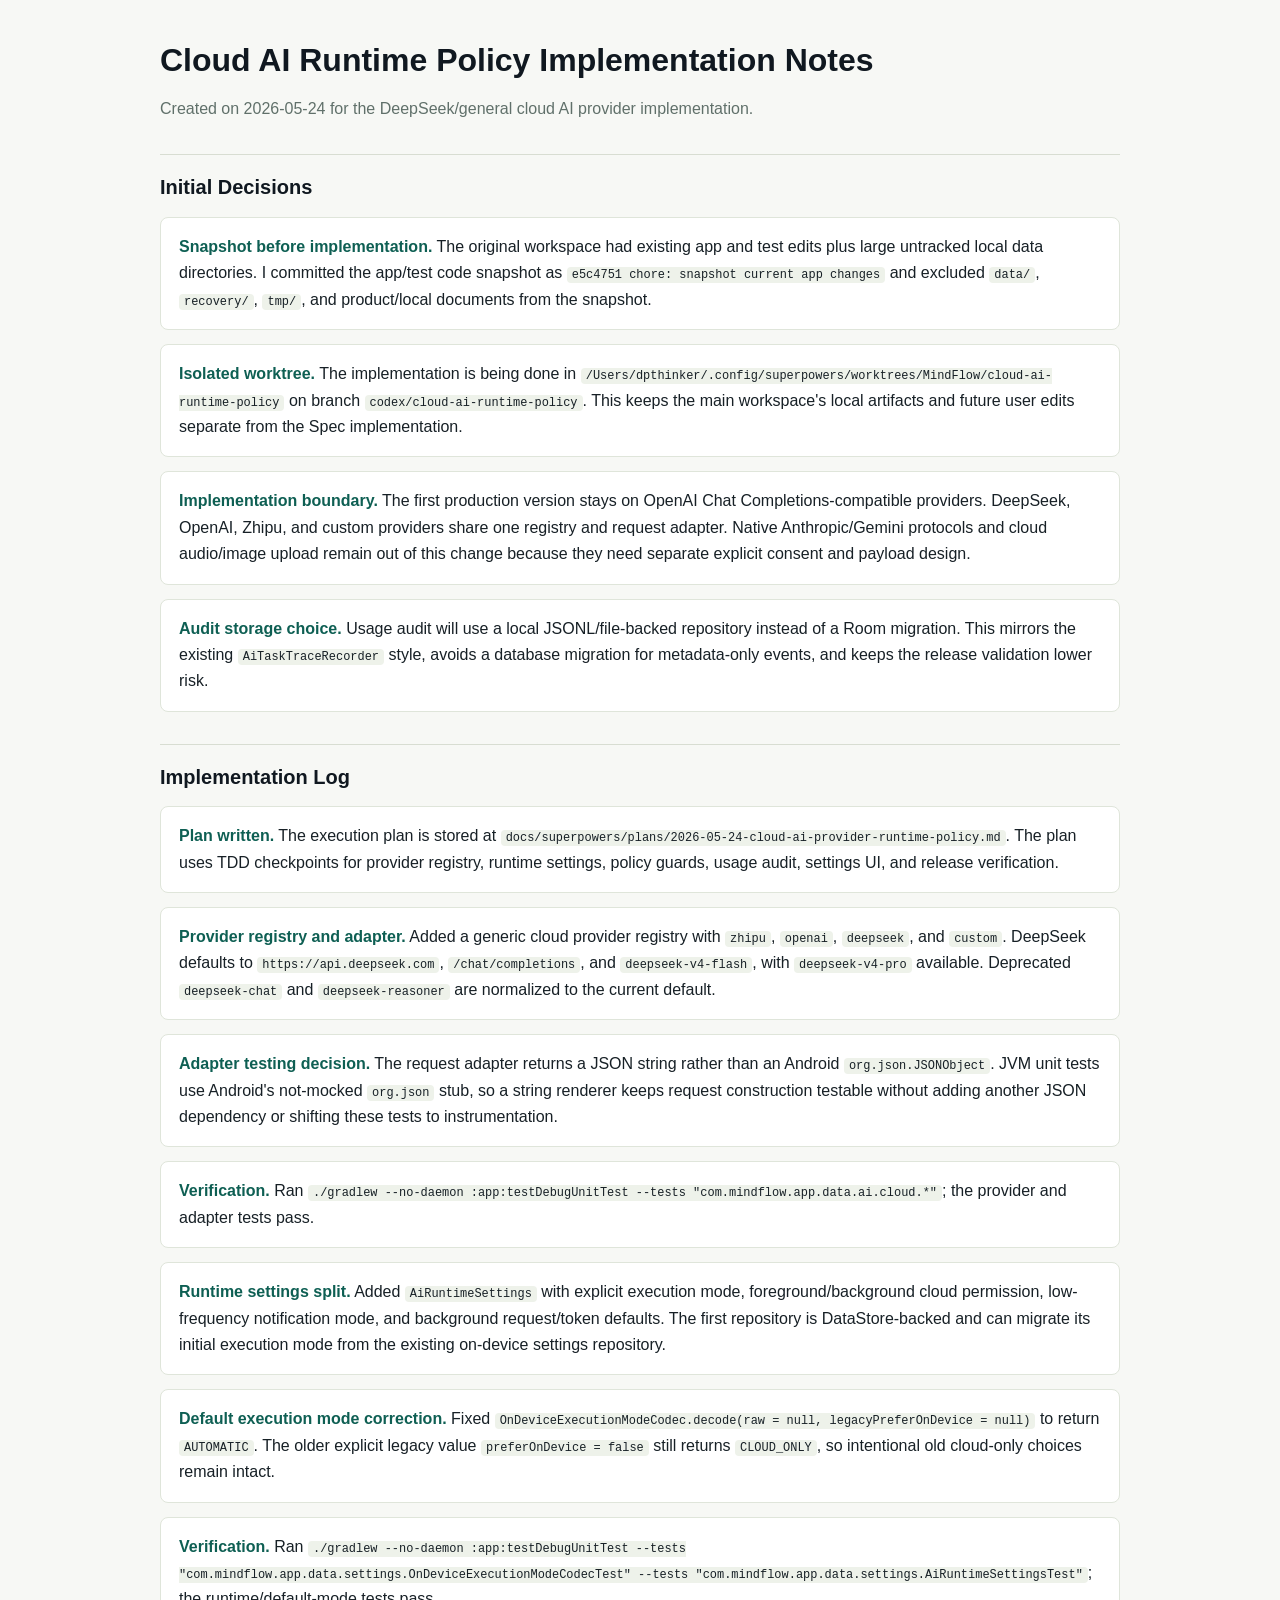
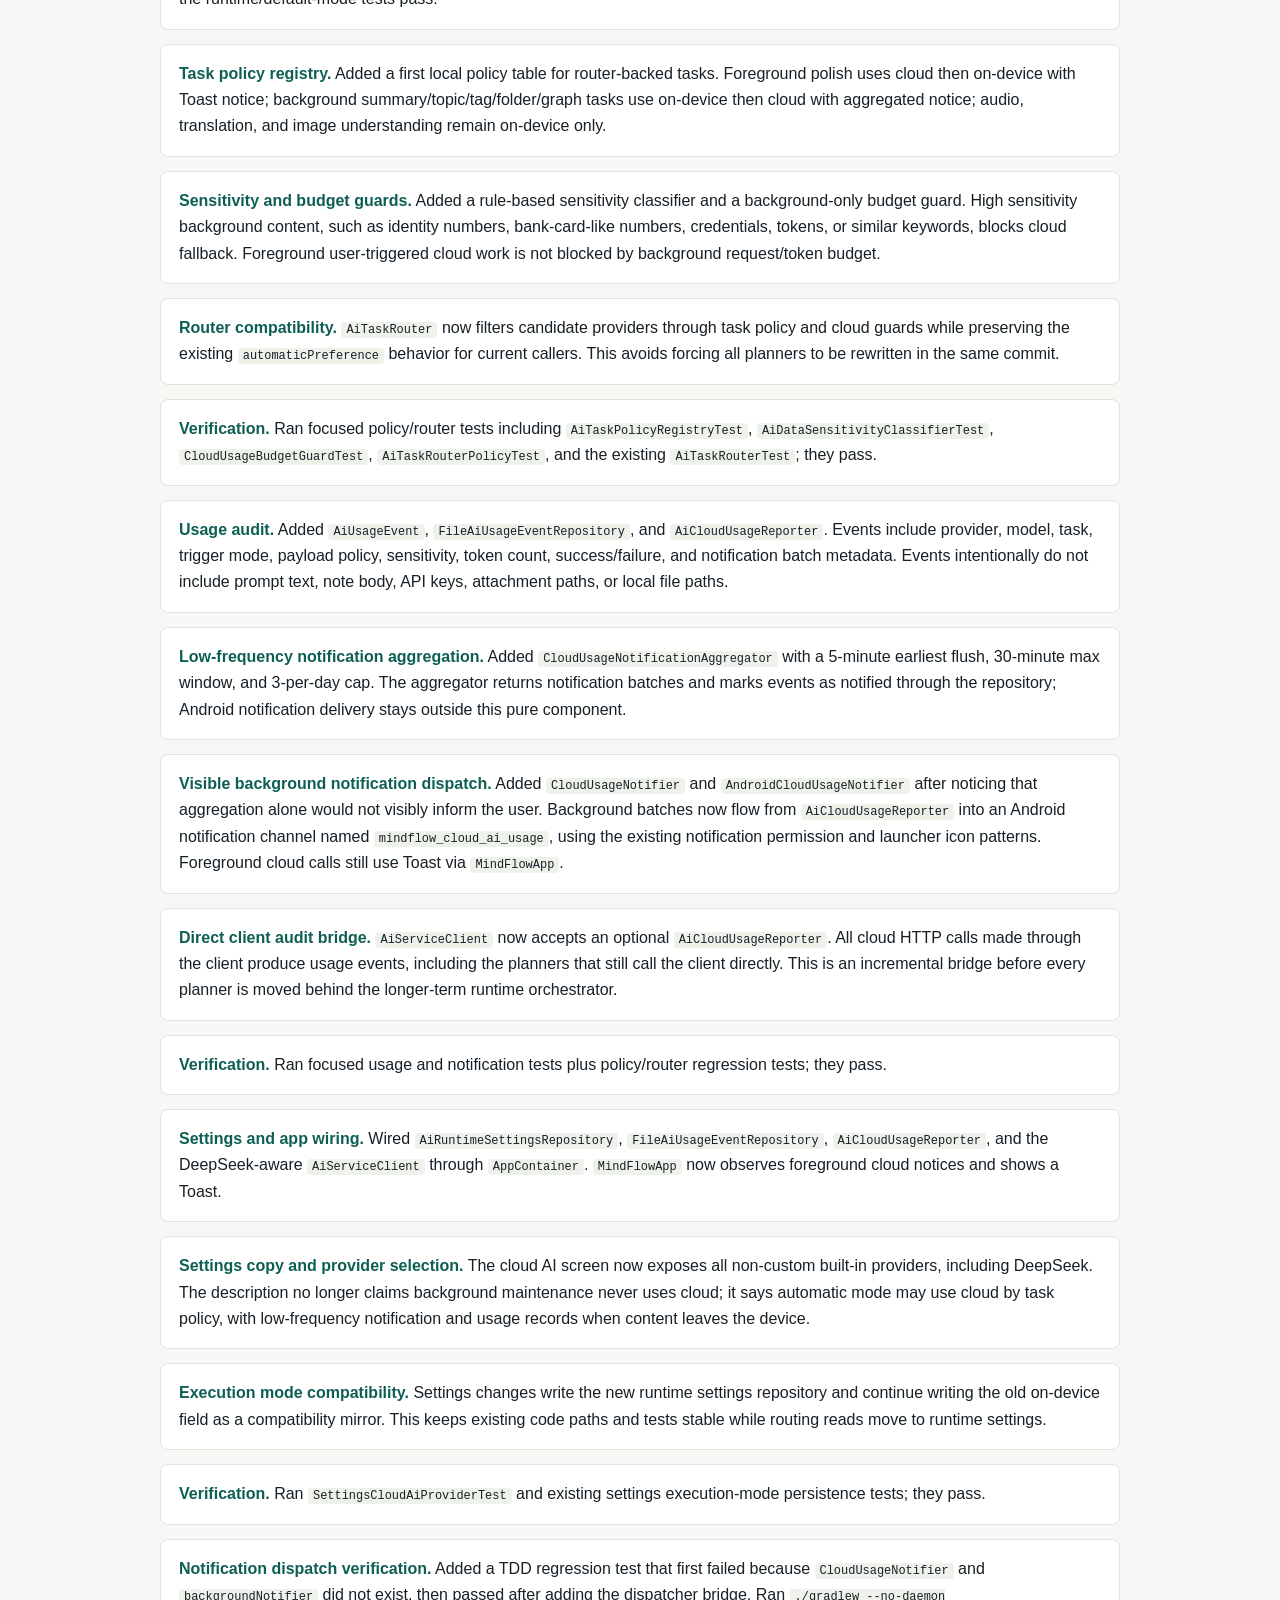
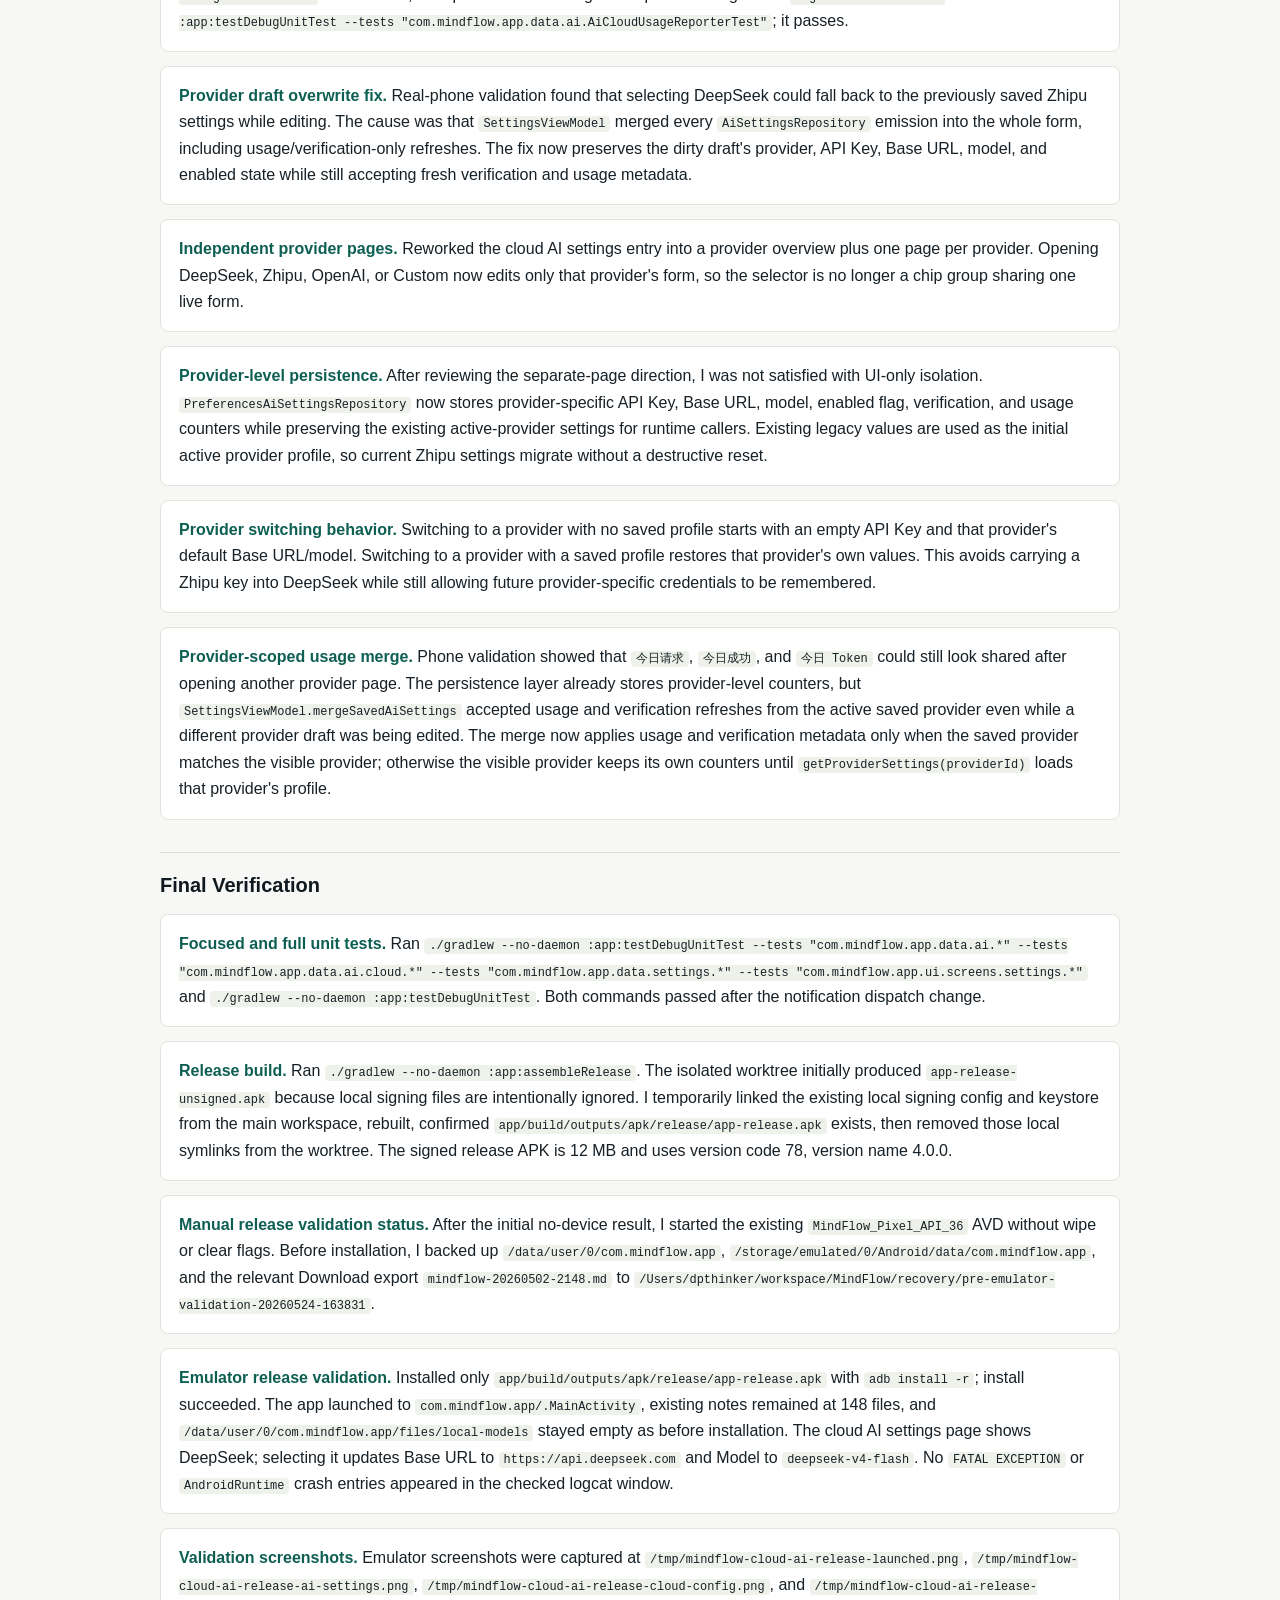
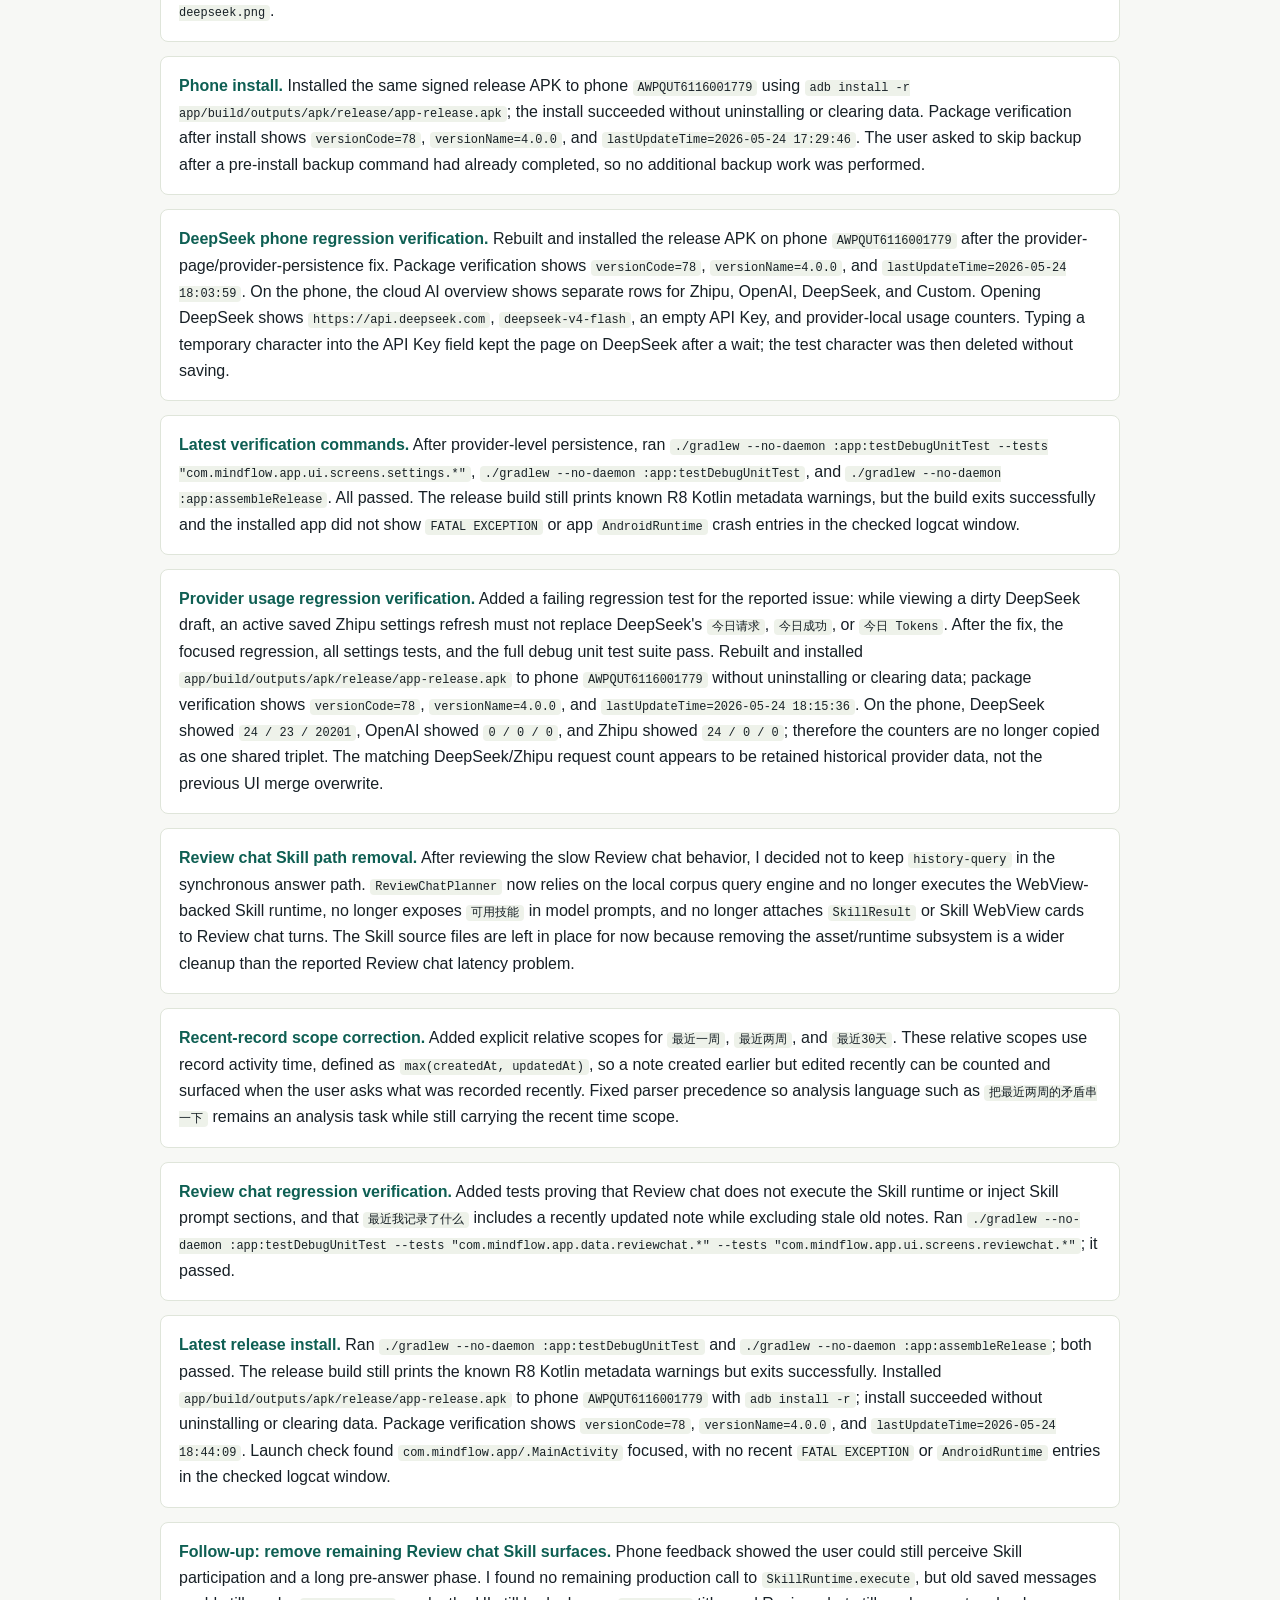
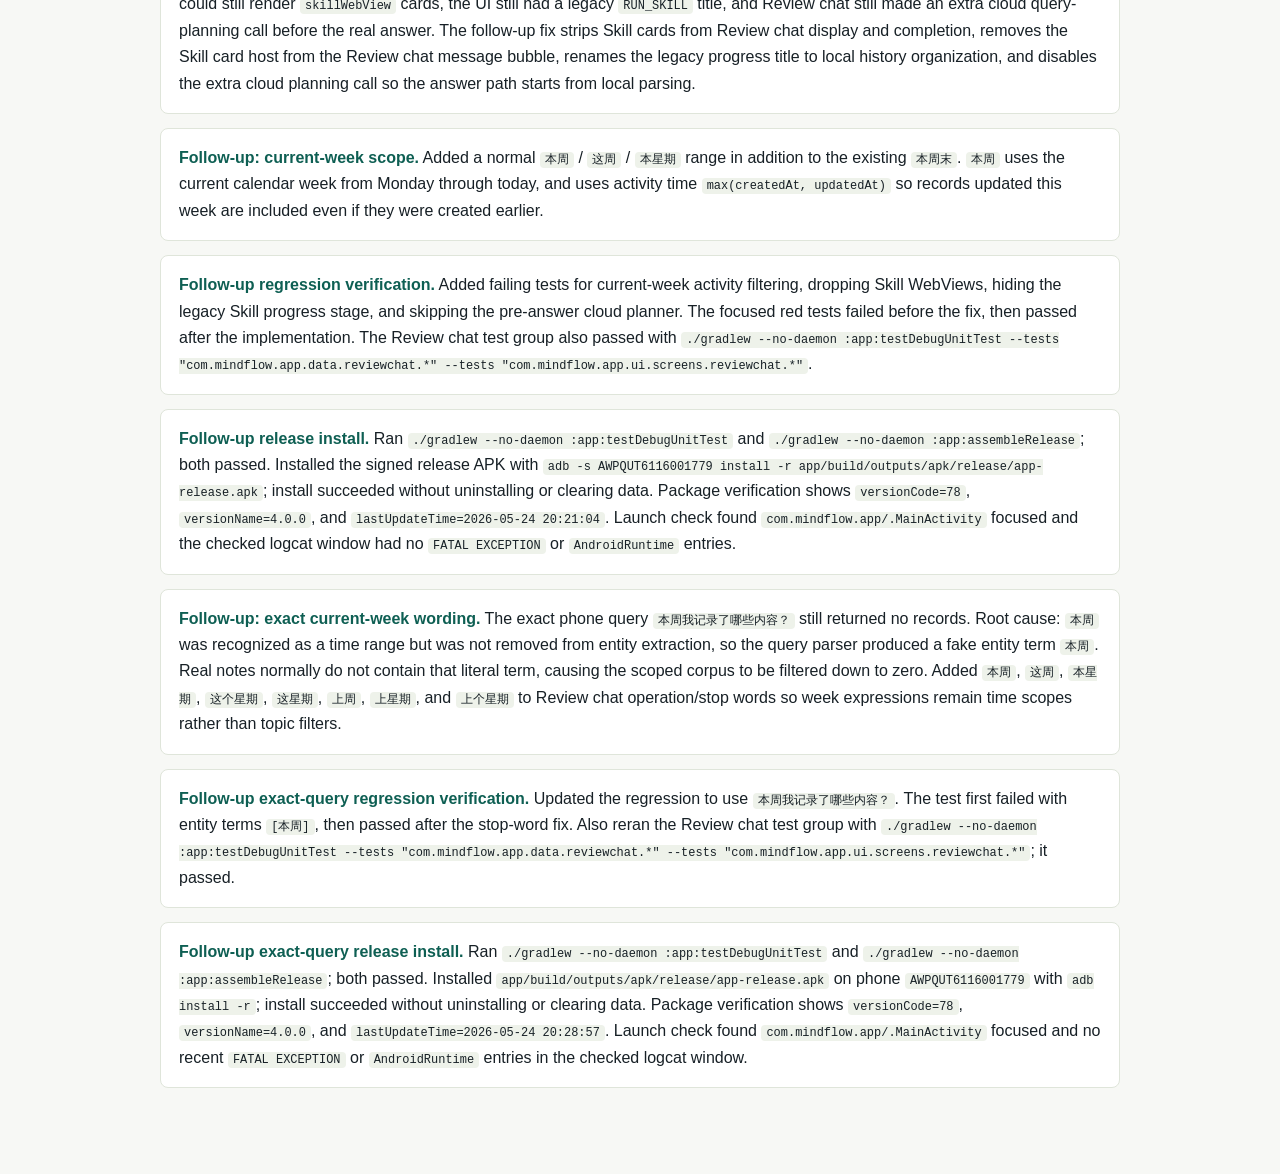
==== implementation-notes.html @ a7deb991 "fix: keep week scope out of review chat entities" ====
<!doctype html>
<html lang="zh-CN">
<head>
  <meta charset="utf-8">
  <meta name="viewport" content="width=device-width, initial-scale=1">
  <title>MindFlow Cloud AI Runtime Policy Implementation Notes</title>
  <style>
    body {
      margin: 0;
      font-family: -apple-system, BlinkMacSystemFont, "Segoe UI", sans-serif;
      line-height: 1.65;
      color: #172026;
      background: #f7f8f5;
    }
    main {
      max-width: 960px;
      margin: 0 auto;
      padding: 40px 20px 72px;
    }
    h1, h2 {
      line-height: 1.25;
      color: #101820;
    }
    h1 {
      font-size: 32px;
      margin: 0 0 8px;
    }
    h2 {
      font-size: 20px;
      margin-top: 32px;
      border-top: 1px solid #d8ddd2;
      padding-top: 20px;
    }
    .meta {
      color: #60706a;
      margin-bottom: 28px;
    }
    .entry {
      background: #ffffff;
      border: 1px solid #dfe5da;
      border-radius: 8px;
      padding: 16px 18px;
      margin: 14px 0;
    }
    .entry strong {
      color: #0e5f53;
    }
    code {
      background: #eef2ea;
      border-radius: 4px;
      padding: 1px 5px;
      font-size: 0.92em;
    }
    ul {
      padding-left: 22px;
    }
  </style>
</head>
<body>
  <main>
    <h1>Cloud AI Runtime Policy Implementation Notes</h1>
    <p class="meta">Created on 2026-05-24 for the DeepSeek/general cloud AI provider implementation.</p>

    <h2>Initial Decisions</h2>
    <div class="entry">
      <strong>Snapshot before implementation.</strong>
      The original workspace had existing app and test edits plus large untracked local data directories. I committed the app/test code snapshot as
      <code>e5c4751 chore: snapshot current app changes</code> and excluded <code>data/</code>, <code>recovery/</code>, <code>tmp/</code>, and product/local documents from the snapshot.
    </div>
    <div class="entry">
      <strong>Isolated worktree.</strong>
      The implementation is being done in <code>/Users/dpthinker/.config/superpowers/worktrees/MindFlow/cloud-ai-runtime-policy</code> on branch
      <code>codex/cloud-ai-runtime-policy</code>. This keeps the main workspace's local artifacts and future user edits separate from the Spec implementation.
    </div>
    <div class="entry">
      <strong>Implementation boundary.</strong>
      The first production version stays on OpenAI Chat Completions-compatible providers. DeepSeek, OpenAI, Zhipu, and custom providers share one registry and request adapter. Native Anthropic/Gemini protocols and cloud audio/image upload remain out of this change because they need separate explicit consent and payload design.
    </div>
    <div class="entry">
      <strong>Audit storage choice.</strong>
      Usage audit will use a local JSONL/file-backed repository instead of a Room migration. This mirrors the existing <code>AiTaskTraceRecorder</code> style, avoids a database migration for metadata-only events, and keeps the release validation lower risk.
    </div>

    <h2>Implementation Log</h2>
    <div class="entry">
      <strong>Plan written.</strong>
      The execution plan is stored at <code>docs/superpowers/plans/2026-05-24-cloud-ai-provider-runtime-policy.md</code>. The plan uses TDD checkpoints for provider registry, runtime settings, policy guards, usage audit, settings UI, and release verification.
    </div>
    <div class="entry">
      <strong>Provider registry and adapter.</strong>
      Added a generic cloud provider registry with <code>zhipu</code>, <code>openai</code>, <code>deepseek</code>, and <code>custom</code>. DeepSeek defaults to <code>https://api.deepseek.com</code>, <code>/chat/completions</code>, and <code>deepseek-v4-flash</code>, with <code>deepseek-v4-pro</code> available. Deprecated <code>deepseek-chat</code> and <code>deepseek-reasoner</code> are normalized to the current default.
    </div>
    <div class="entry">
      <strong>Adapter testing decision.</strong>
      The request adapter returns a JSON string rather than an Android <code>org.json.JSONObject</code>. JVM unit tests use Android's not-mocked <code>org.json</code> stub, so a string renderer keeps request construction testable without adding another JSON dependency or shifting these tests to instrumentation.
    </div>
    <div class="entry">
      <strong>Verification.</strong>
      Ran <code>./gradlew --no-daemon :app:testDebugUnitTest --tests "com.mindflow.app.data.ai.cloud.*"</code>; the provider and adapter tests pass.
    </div>
    <div class="entry">
      <strong>Runtime settings split.</strong>
      Added <code>AiRuntimeSettings</code> with explicit execution mode, foreground/background cloud permission, low-frequency notification mode, and background request/token defaults. The first repository is DataStore-backed and can migrate its initial execution mode from the existing on-device settings repository.
    </div>
    <div class="entry">
      <strong>Default execution mode correction.</strong>
      Fixed <code>OnDeviceExecutionModeCodec.decode(raw = null, legacyPreferOnDevice = null)</code> to return <code>AUTOMATIC</code>. The older explicit legacy value <code>preferOnDevice = false</code> still returns <code>CLOUD_ONLY</code>, so intentional old cloud-only choices remain intact.
    </div>
    <div class="entry">
      <strong>Verification.</strong>
      Ran <code>./gradlew --no-daemon :app:testDebugUnitTest --tests "com.mindflow.app.data.settings.OnDeviceExecutionModeCodecTest" --tests "com.mindflow.app.data.settings.AiRuntimeSettingsTest"</code>; the runtime/default-mode tests pass.
    </div>
    <div class="entry">
      <strong>Task policy registry.</strong>
      Added a first local policy table for router-backed tasks. Foreground polish uses cloud then on-device with Toast notice; background summary/topic/tag/folder/graph tasks use on-device then cloud with aggregated notice; audio, translation, and image understanding remain on-device only.
    </div>
    <div class="entry">
      <strong>Sensitivity and budget guards.</strong>
      Added a rule-based sensitivity classifier and a background-only budget guard. High sensitivity background content, such as identity numbers, bank-card-like numbers, credentials, tokens, or similar keywords, blocks cloud fallback. Foreground user-triggered cloud work is not blocked by background request/token budget.
    </div>
    <div class="entry">
      <strong>Router compatibility.</strong>
      <code>AiTaskRouter</code> now filters candidate providers through task policy and cloud guards while preserving the existing <code>automaticPreference</code> behavior for current callers. This avoids forcing all planners to be rewritten in the same commit.
    </div>
    <div class="entry">
      <strong>Verification.</strong>
      Ran focused policy/router tests including <code>AiTaskPolicyRegistryTest</code>, <code>AiDataSensitivityClassifierTest</code>, <code>CloudUsageBudgetGuardTest</code>, <code>AiTaskRouterPolicyTest</code>, and the existing <code>AiTaskRouterTest</code>; they pass.
    </div>
    <div class="entry">
      <strong>Usage audit.</strong>
      Added <code>AiUsageEvent</code>, <code>FileAiUsageEventRepository</code>, and <code>AiCloudUsageReporter</code>. Events include provider, model, task, trigger mode, payload policy, sensitivity, token count, success/failure, and notification batch metadata. Events intentionally do not include prompt text, note body, API keys, attachment paths, or local file paths.
    </div>
    <div class="entry">
      <strong>Low-frequency notification aggregation.</strong>
      Added <code>CloudUsageNotificationAggregator</code> with a 5-minute earliest flush, 30-minute max window, and 3-per-day cap. The aggregator returns notification batches and marks events as notified through the repository; Android notification delivery stays outside this pure component.
    </div>
    <div class="entry">
      <strong>Visible background notification dispatch.</strong>
      Added <code>CloudUsageNotifier</code> and <code>AndroidCloudUsageNotifier</code> after noticing that aggregation alone would not visibly inform the user. Background batches now flow from <code>AiCloudUsageReporter</code> into an Android notification channel named <code>mindflow_cloud_ai_usage</code>, using the existing notification permission and launcher icon patterns. Foreground cloud calls still use Toast via <code>MindFlowApp</code>.
    </div>
    <div class="entry">
      <strong>Direct client audit bridge.</strong>
      <code>AiServiceClient</code> now accepts an optional <code>AiCloudUsageReporter</code>. All cloud HTTP calls made through the client produce usage events, including the planners that still call the client directly. This is an incremental bridge before every planner is moved behind the longer-term runtime orchestrator.
    </div>
    <div class="entry">
      <strong>Verification.</strong>
      Ran focused usage and notification tests plus policy/router regression tests; they pass.
    </div>
    <div class="entry">
      <strong>Settings and app wiring.</strong>
      Wired <code>AiRuntimeSettingsRepository</code>, <code>FileAiUsageEventRepository</code>, <code>AiCloudUsageReporter</code>, and the DeepSeek-aware <code>AiServiceClient</code> through <code>AppContainer</code>. <code>MindFlowApp</code> now observes foreground cloud notices and shows a Toast.
    </div>
    <div class="entry">
      <strong>Settings copy and provider selection.</strong>
      The cloud AI screen now exposes all non-custom built-in providers, including DeepSeek. The description no longer claims background maintenance never uses cloud; it says automatic mode may use cloud by task policy, with low-frequency notification and usage records when content leaves the device.
    </div>
    <div class="entry">
      <strong>Execution mode compatibility.</strong>
      Settings changes write the new runtime settings repository and continue writing the old on-device field as a compatibility mirror. This keeps existing code paths and tests stable while routing reads move to runtime settings.
    </div>
    <div class="entry">
      <strong>Verification.</strong>
      Ran <code>SettingsCloudAiProviderTest</code> and existing settings execution-mode persistence tests; they pass.
    </div>
    <div class="entry">
      <strong>Notification dispatch verification.</strong>
      Added a TDD regression test that first failed because <code>CloudUsageNotifier</code> and <code>backgroundNotifier</code> did not exist, then passed after adding the dispatcher bridge. Ran <code>./gradlew --no-daemon :app:testDebugUnitTest --tests "com.mindflow.app.data.ai.AiCloudUsageReporterTest"</code>; it passes.
    </div>
    <div class="entry">
      <strong>Provider draft overwrite fix.</strong>
      Real-phone validation found that selecting DeepSeek could fall back to the previously saved Zhipu settings while editing. The cause was that <code>SettingsViewModel</code> merged every <code>AiSettingsRepository</code> emission into the whole form, including usage/verification-only refreshes. The fix now preserves the dirty draft's provider, API Key, Base URL, model, and enabled state while still accepting fresh verification and usage metadata.
    </div>
    <div class="entry">
      <strong>Independent provider pages.</strong>
      Reworked the cloud AI settings entry into a provider overview plus one page per provider. Opening DeepSeek, Zhipu, OpenAI, or Custom now edits only that provider's form, so the selector is no longer a chip group sharing one live form.
    </div>
    <div class="entry">
      <strong>Provider-level persistence.</strong>
      After reviewing the separate-page direction, I was not satisfied with UI-only isolation. <code>PreferencesAiSettingsRepository</code> now stores provider-specific API Key, Base URL, model, enabled flag, verification, and usage counters while preserving the existing active-provider settings for runtime callers. Existing legacy values are used as the initial active provider profile, so current Zhipu settings migrate without a destructive reset.
    </div>
    <div class="entry">
      <strong>Provider switching behavior.</strong>
      Switching to a provider with no saved profile starts with an empty API Key and that provider's default Base URL/model. Switching to a provider with a saved profile restores that provider's own values. This avoids carrying a Zhipu key into DeepSeek while still allowing future provider-specific credentials to be remembered.
    </div>
    <div class="entry">
      <strong>Provider-scoped usage merge.</strong>
      Phone validation showed that <code>今日请求</code>, <code>今日成功</code>, and <code>今日 Token</code> could still look shared after opening another provider page. The persistence layer already stores provider-level counters, but <code>SettingsViewModel.mergeSavedAiSettings</code> accepted usage and verification refreshes from the active saved provider even while a different provider draft was being edited. The merge now applies usage and verification metadata only when the saved provider matches the visible provider; otherwise the visible provider keeps its own counters until <code>getProviderSettings(providerId)</code> loads that provider's profile.
    </div>

    <h2>Final Verification</h2>
    <div class="entry">
      <strong>Focused and full unit tests.</strong>
      Ran <code>./gradlew --no-daemon :app:testDebugUnitTest --tests "com.mindflow.app.data.ai.*" --tests "com.mindflow.app.data.ai.cloud.*" --tests "com.mindflow.app.data.settings.*" --tests "com.mindflow.app.ui.screens.settings.*"</code> and <code>./gradlew --no-daemon :app:testDebugUnitTest</code>. Both commands passed after the notification dispatch change.
    </div>
    <div class="entry">
      <strong>Release build.</strong>
      Ran <code>./gradlew --no-daemon :app:assembleRelease</code>. The isolated worktree initially produced <code>app-release-unsigned.apk</code> because local signing files are intentionally ignored. I temporarily linked the existing local signing config and keystore from the main workspace, rebuilt, confirmed <code>app/build/outputs/apk/release/app-release.apk</code> exists, then removed those local symlinks from the worktree. The signed release APK is 12 MB and uses version code 78, version name 4.0.0.
    </div>
    <div class="entry">
      <strong>Manual release validation status.</strong>
      After the initial no-device result, I started the existing <code>MindFlow_Pixel_API_36</code> AVD without wipe or clear flags. Before installation, I backed up <code>/data/user/0/com.mindflow.app</code>, <code>/storage/emulated/0/Android/data/com.mindflow.app</code>, and the relevant Download export <code>mindflow-20260502-2148.md</code> to <code>/Users/dpthinker/workspace/MindFlow/recovery/pre-emulator-validation-20260524-163831</code>.
    </div>
    <div class="entry">
      <strong>Emulator release validation.</strong>
      Installed only <code>app/build/outputs/apk/release/app-release.apk</code> with <code>adb install -r</code>; install succeeded. The app launched to <code>com.mindflow.app/.MainActivity</code>, existing notes remained at 148 files, and <code>/data/user/0/com.mindflow.app/files/local-models</code> stayed empty as before installation. The cloud AI settings page shows DeepSeek; selecting it updates Base URL to <code>https://api.deepseek.com</code> and Model to <code>deepseek-v4-flash</code>. No <code>FATAL EXCEPTION</code> or <code>AndroidRuntime</code> crash entries appeared in the checked logcat window.
    </div>
    <div class="entry">
      <strong>Validation screenshots.</strong>
      Emulator screenshots were captured at <code>/tmp/mindflow-cloud-ai-release-launched.png</code>, <code>/tmp/mindflow-cloud-ai-release-ai-settings.png</code>, <code>/tmp/mindflow-cloud-ai-release-cloud-config.png</code>, and <code>/tmp/mindflow-cloud-ai-release-deepseek.png</code>.
    </div>
    <div class="entry">
      <strong>Phone install.</strong>
      Installed the same signed release APK to phone <code>AWPQUT6116001779</code> using <code>adb install -r app/build/outputs/apk/release/app-release.apk</code>; the install succeeded without uninstalling or clearing data. Package verification after install shows <code>versionCode=78</code>, <code>versionName=4.0.0</code>, and <code>lastUpdateTime=2026-05-24 17:29:46</code>. The user asked to skip backup after a pre-install backup command had already completed, so no additional backup work was performed.
    </div>
    <div class="entry">
      <strong>DeepSeek phone regression verification.</strong>
      Rebuilt and installed the release APK on phone <code>AWPQUT6116001779</code> after the provider-page/provider-persistence fix. Package verification shows <code>versionCode=78</code>, <code>versionName=4.0.0</code>, and <code>lastUpdateTime=2026-05-24 18:03:59</code>. On the phone, the cloud AI overview shows separate rows for Zhipu, OpenAI, DeepSeek, and Custom. Opening DeepSeek shows <code>https://api.deepseek.com</code>, <code>deepseek-v4-flash</code>, an empty API Key, and provider-local usage counters. Typing a temporary character into the API Key field kept the page on DeepSeek after a wait; the test character was then deleted without saving.
    </div>
    <div class="entry">
      <strong>Latest verification commands.</strong>
      After provider-level persistence, ran <code>./gradlew --no-daemon :app:testDebugUnitTest --tests "com.mindflow.app.ui.screens.settings.*"</code>, <code>./gradlew --no-daemon :app:testDebugUnitTest</code>, and <code>./gradlew --no-daemon :app:assembleRelease</code>. All passed. The release build still prints known R8 Kotlin metadata warnings, but the build exits successfully and the installed app did not show <code>FATAL EXCEPTION</code> or app <code>AndroidRuntime</code> crash entries in the checked logcat window.
    </div>
    <div class="entry">
      <strong>Provider usage regression verification.</strong>
      Added a failing regression test for the reported issue: while viewing a dirty DeepSeek draft, an active saved Zhipu settings refresh must not replace DeepSeek's <code>今日请求</code>, <code>今日成功</code>, or <code>今日 Tokens</code>. After the fix, the focused regression, all settings tests, and the full debug unit test suite pass. Rebuilt and installed <code>app/build/outputs/apk/release/app-release.apk</code> to phone <code>AWPQUT6116001779</code> without uninstalling or clearing data; package verification shows <code>versionCode=78</code>, <code>versionName=4.0.0</code>, and <code>lastUpdateTime=2026-05-24 18:15:36</code>. On the phone, DeepSeek showed <code>24 / 23 / 20201</code>, OpenAI showed <code>0 / 0 / 0</code>, and Zhipu showed <code>24 / 0 / 0</code>; therefore the counters are no longer copied as one shared triplet. The matching DeepSeek/Zhipu request count appears to be retained historical provider data, not the previous UI merge overwrite.
    </div>
    <div class="entry">
      <strong>Review chat Skill path removal.</strong>
      After reviewing the slow Review chat behavior, I decided not to keep <code>history-query</code> in the synchronous answer path. <code>ReviewChatPlanner</code> now relies on the local corpus query engine and no longer executes the WebView-backed Skill runtime, no longer exposes <code>可用技能</code> in model prompts, and no longer attaches <code>SkillResult</code> or Skill WebView cards to Review chat turns. The Skill source files are left in place for now because removing the asset/runtime subsystem is a wider cleanup than the reported Review chat latency problem.
    </div>
    <div class="entry">
      <strong>Recent-record scope correction.</strong>
      Added explicit relative scopes for <code>最近一周</code>, <code>最近两周</code>, and <code>最近30天</code>. These relative scopes use record activity time, defined as <code>max(createdAt, updatedAt)</code>, so a note created earlier but edited recently can be counted and surfaced when the user asks what was recorded recently. Fixed parser precedence so analysis language such as <code>把最近两周的矛盾串一下</code> remains an analysis task while still carrying the recent time scope.
    </div>
    <div class="entry">
      <strong>Review chat regression verification.</strong>
      Added tests proving that Review chat does not execute the Skill runtime or inject Skill prompt sections, and that <code>最近我记录了什么</code> includes a recently updated note while excluding stale old notes. Ran <code>./gradlew --no-daemon :app:testDebugUnitTest --tests "com.mindflow.app.data.reviewchat.*" --tests "com.mindflow.app.ui.screens.reviewchat.*"</code>; it passed.
    </div>
    <div class="entry">
      <strong>Latest release install.</strong>
      Ran <code>./gradlew --no-daemon :app:testDebugUnitTest</code> and <code>./gradlew --no-daemon :app:assembleRelease</code>; both passed. The release build still prints the known R8 Kotlin metadata warnings but exits successfully. Installed <code>app/build/outputs/apk/release/app-release.apk</code> to phone <code>AWPQUT6116001779</code> with <code>adb install -r</code>; install succeeded without uninstalling or clearing data. Package verification shows <code>versionCode=78</code>, <code>versionName=4.0.0</code>, and <code>lastUpdateTime=2026-05-24 18:44:09</code>. Launch check found <code>com.mindflow.app/.MainActivity</code> focused, with no recent <code>FATAL EXCEPTION</code> or <code>AndroidRuntime</code> entries in the checked logcat window.
    </div>
    <div class="entry">
      <strong>Follow-up: remove remaining Review chat Skill surfaces.</strong>
      Phone feedback showed the user could still perceive Skill participation and a long pre-answer phase. I found no remaining production call to <code>SkillRuntime.execute</code>, but old saved messages could still render <code>skillWebView</code> cards, the UI still had a legacy <code>RUN_SKILL</code> title, and Review chat still made an extra cloud query-planning call before the real answer. The follow-up fix strips Skill cards from Review chat display and completion, removes the Skill card host from the Review chat message bubble, renames the legacy progress title to local history organization, and disables the extra cloud planning call so the answer path starts from local parsing.
    </div>
    <div class="entry">
      <strong>Follow-up: current-week scope.</strong>
      Added a normal <code>本周</code> / <code>这周</code> / <code>本星期</code> range in addition to the existing <code>本周末</code>. <code>本周</code> uses the current calendar week from Monday through today, and uses activity time <code>max(createdAt, updatedAt)</code> so records updated this week are included even if they were created earlier.
    </div>
    <div class="entry">
      <strong>Follow-up regression verification.</strong>
      Added failing tests for current-week activity filtering, dropping Skill WebViews, hiding the legacy Skill progress stage, and skipping the pre-answer cloud planner. The focused red tests failed before the fix, then passed after the implementation. The Review chat test group also passed with <code>./gradlew --no-daemon :app:testDebugUnitTest --tests "com.mindflow.app.data.reviewchat.*" --tests "com.mindflow.app.ui.screens.reviewchat.*"</code>.
    </div>
    <div class="entry">
      <strong>Follow-up release install.</strong>
      Ran <code>./gradlew --no-daemon :app:testDebugUnitTest</code> and <code>./gradlew --no-daemon :app:assembleRelease</code>; both passed. Installed the signed release APK with <code>adb -s AWPQUT6116001779 install -r app/build/outputs/apk/release/app-release.apk</code>; install succeeded without uninstalling or clearing data. Package verification shows <code>versionCode=78</code>, <code>versionName=4.0.0</code>, and <code>lastUpdateTime=2026-05-24 20:21:04</code>. Launch check found <code>com.mindflow.app/.MainActivity</code> focused and the checked logcat window had no <code>FATAL EXCEPTION</code> or <code>AndroidRuntime</code> entries.
    </div>
    <div class="entry">
      <strong>Follow-up: exact current-week wording.</strong>
      The exact phone query <code>本周我记录了哪些内容？</code> still returned no records. Root cause: <code>本周</code> was recognized as a time range but was not removed from entity extraction, so the query parser produced a fake entity term <code>本周</code>. Real notes normally do not contain that literal term, causing the scoped corpus to be filtered down to zero. Added <code>本周</code>, <code>这周</code>, <code>本星期</code>, <code>这个星期</code>, <code>这星期</code>, <code>上周</code>, <code>上星期</code>, and <code>上个星期</code> to Review chat operation/stop words so week expressions remain time scopes rather than topic filters.
    </div>
    <div class="entry">
      <strong>Follow-up exact-query regression verification.</strong>
      Updated the regression to use <code>本周我记录了哪些内容？</code>. The test first failed with entity terms <code>[本周]</code>, then passed after the stop-word fix. Also reran the Review chat test group with <code>./gradlew --no-daemon :app:testDebugUnitTest --tests "com.mindflow.app.data.reviewchat.*" --tests "com.mindflow.app.ui.screens.reviewchat.*"</code>; it passed.
    </div>
    <div class="entry">
      <strong>Follow-up exact-query release install.</strong>
      Ran <code>./gradlew --no-daemon :app:testDebugUnitTest</code> and <code>./gradlew --no-daemon :app:assembleRelease</code>; both passed. Installed <code>app/build/outputs/apk/release/app-release.apk</code> on phone <code>AWPQUT6116001779</code> with <code>adb install -r</code>; install succeeded without uninstalling or clearing data. Package verification shows <code>versionCode=78</code>, <code>versionName=4.0.0</code>, and <code>lastUpdateTime=2026-05-24 20:28:57</code>. Launch check found <code>com.mindflow.app/.MainActivity</code> focused and no recent <code>FATAL EXCEPTION</code> or <code>AndroidRuntime</code> entries in the checked logcat window.
    </div>
  </main>
</body>
</html>
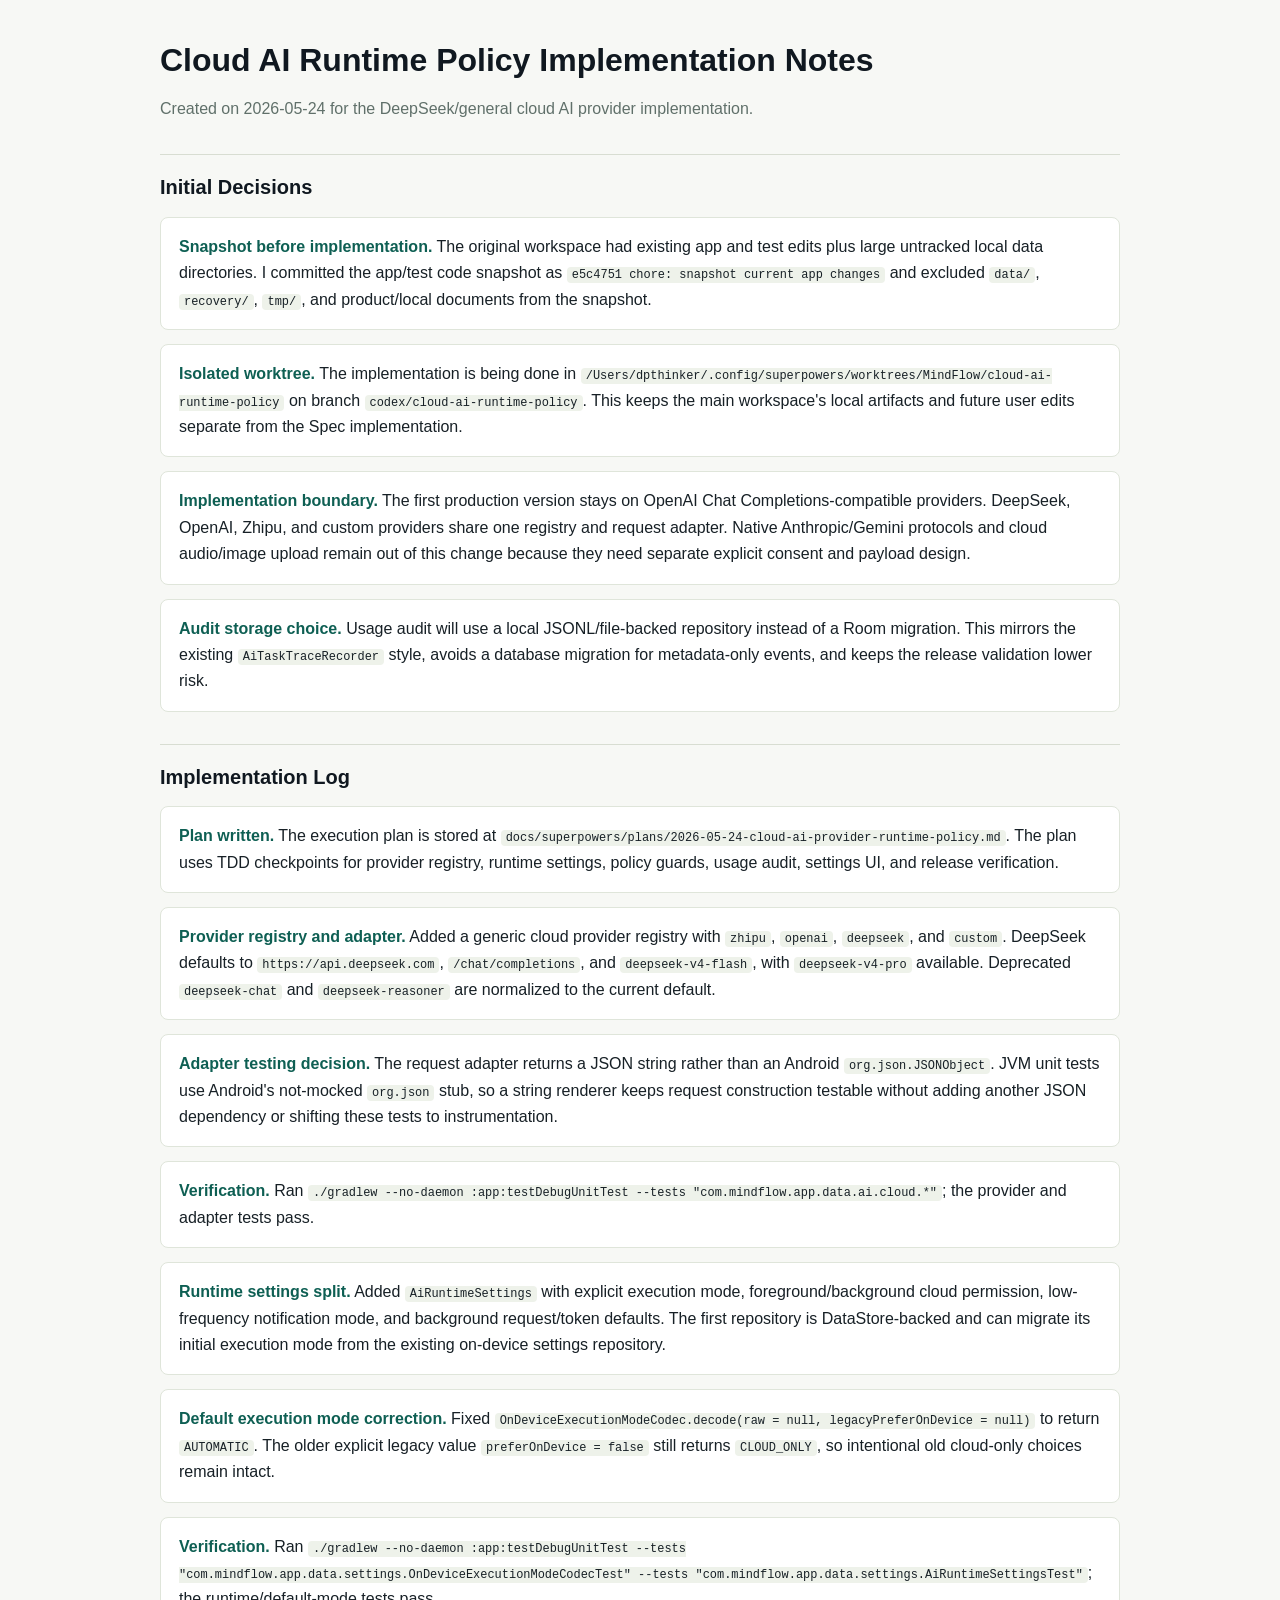
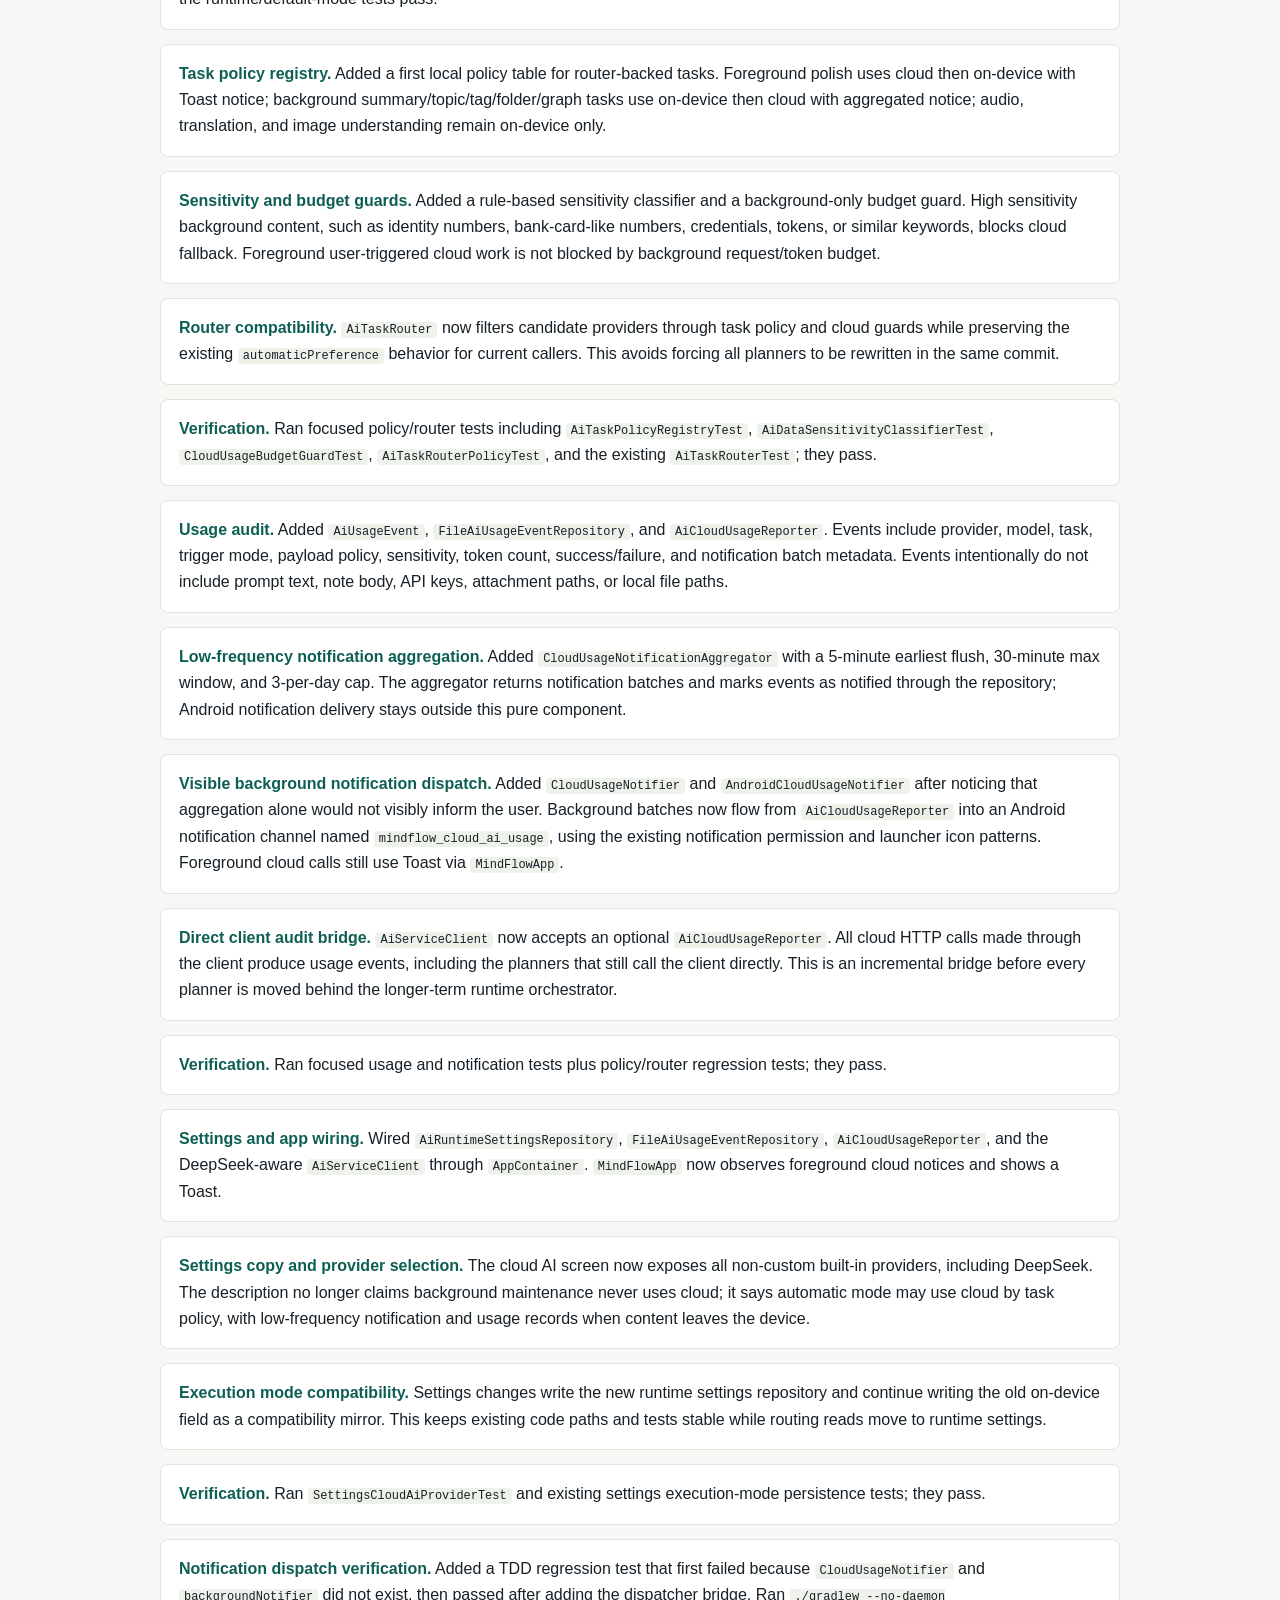
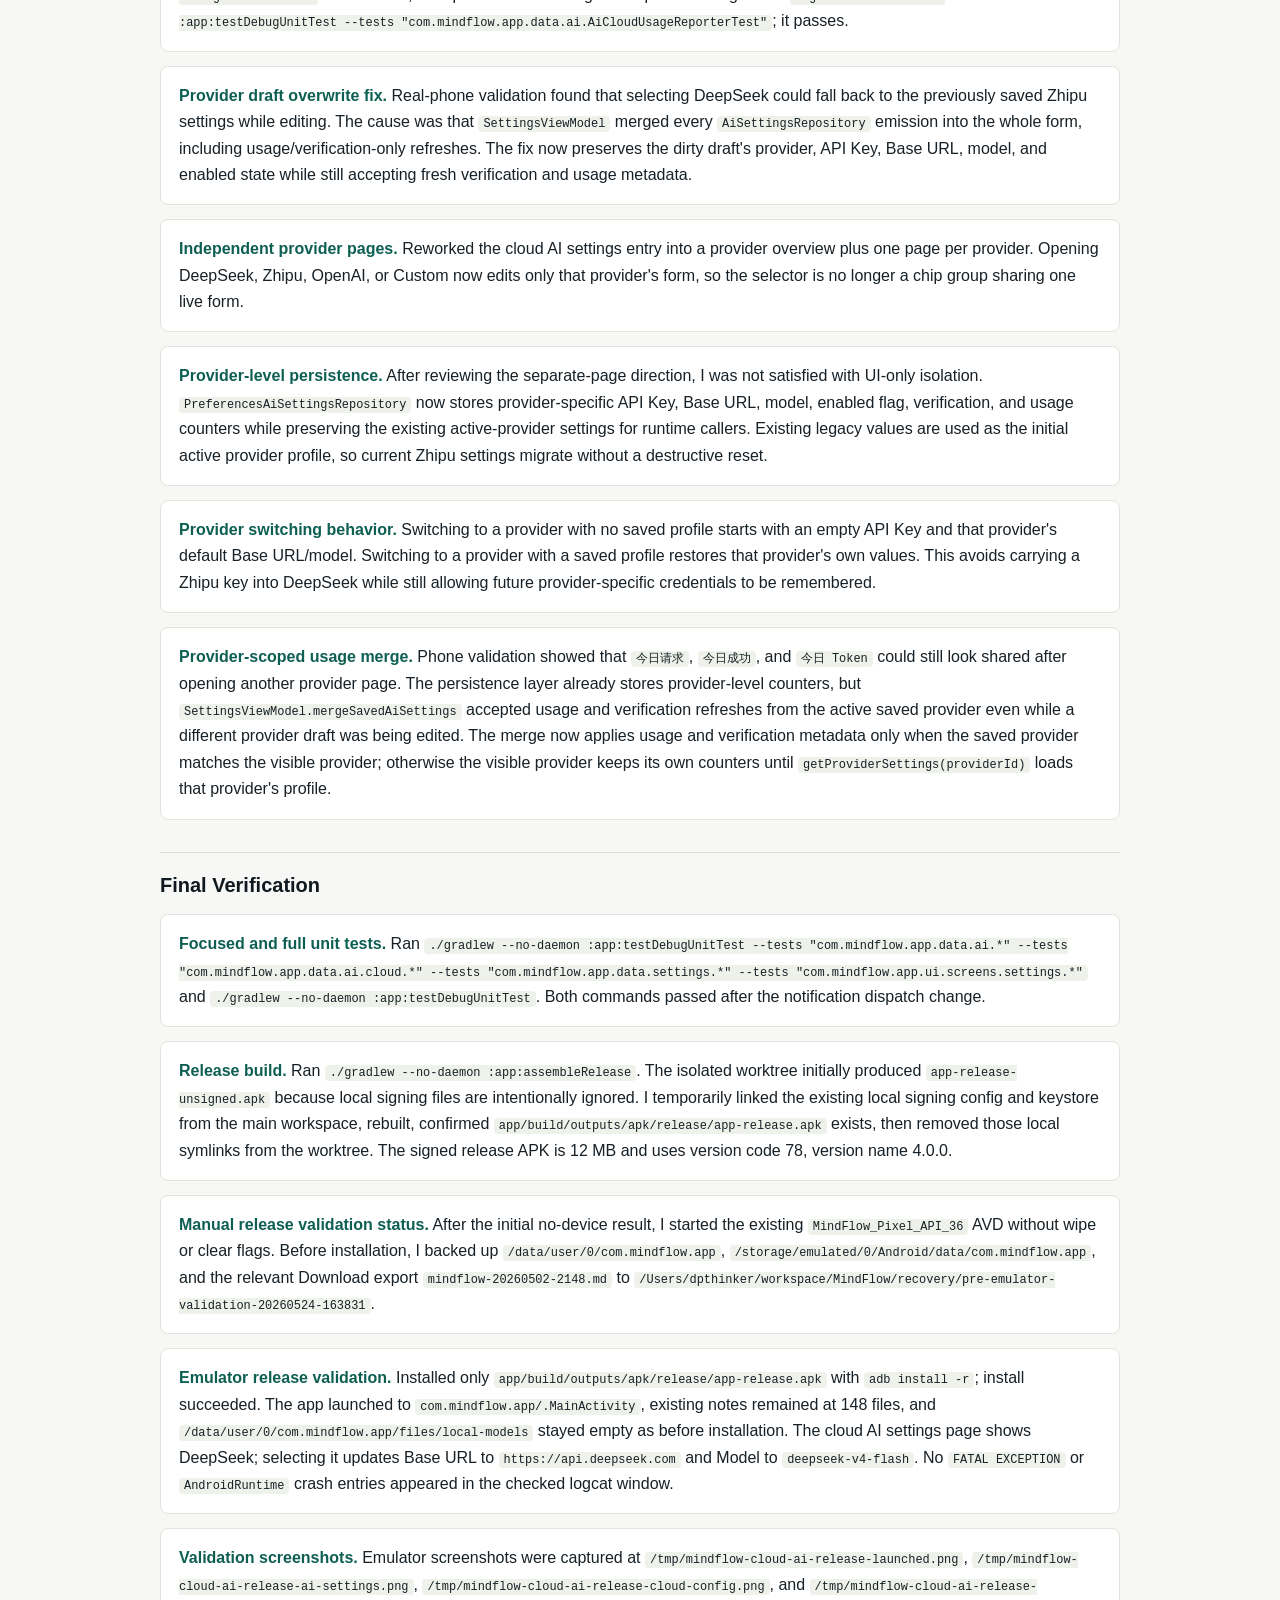
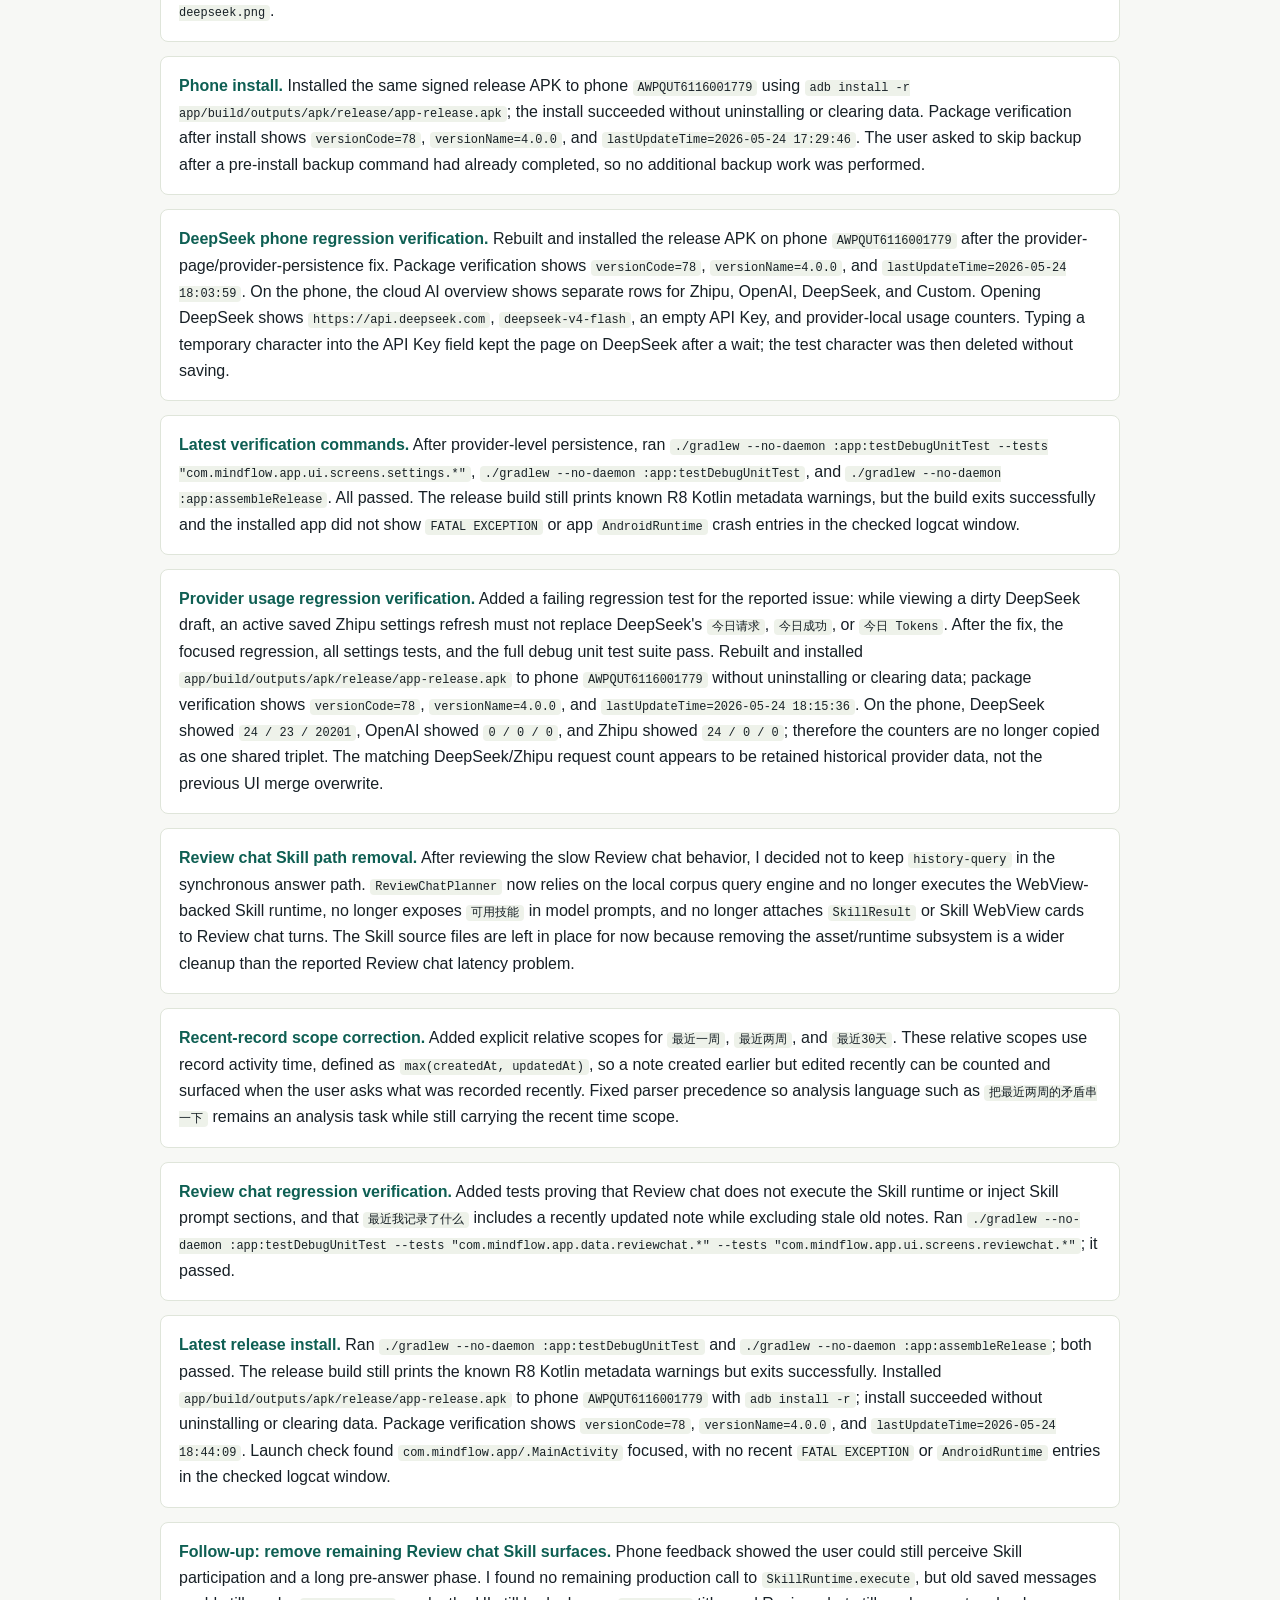
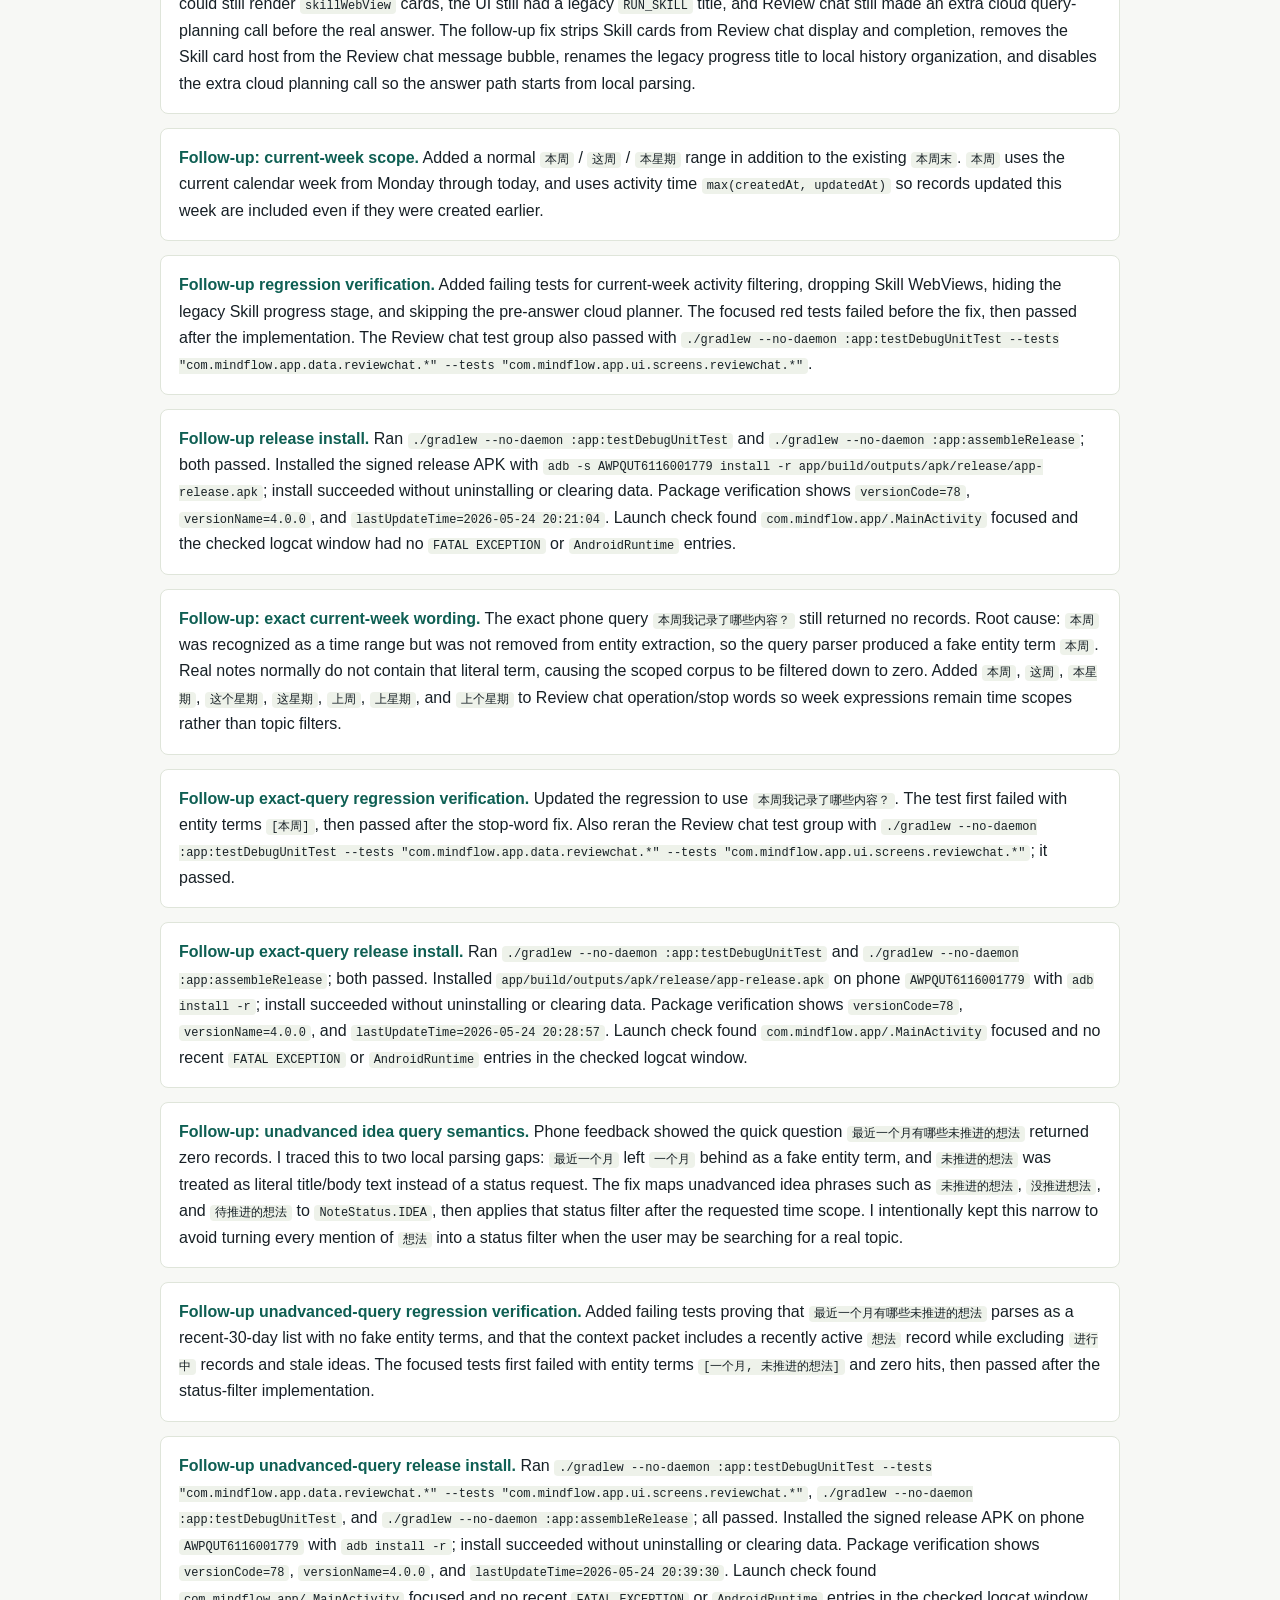
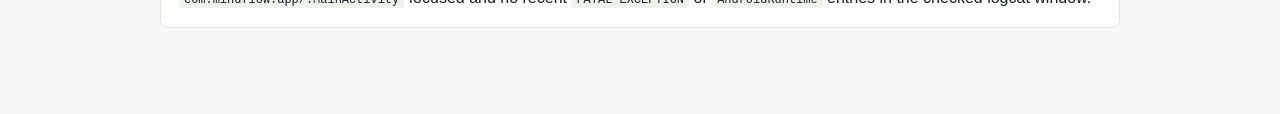
==== commit 1d538eb6: "fix: recognize unadvanced idea review queries" ====
--- a/implementation-notes.html
+++ b/implementation-notes.html
@@ -268,6 +268,18 @@
       <strong>Follow-up exact-query release install.</strong>
       Ran <code>./gradlew --no-daemon :app:testDebugUnitTest</code> and <code>./gradlew --no-daemon :app:assembleRelease</code>; both passed. Installed <code>app/build/outputs/apk/release/app-release.apk</code> on phone <code>AWPQUT6116001779</code> with <code>adb install -r</code>; install succeeded without uninstalling or clearing data. Package verification shows <code>versionCode=78</code>, <code>versionName=4.0.0</code>, and <code>lastUpdateTime=2026-05-24 20:28:57</code>. Launch check found <code>com.mindflow.app/.MainActivity</code> focused and no recent <code>FATAL EXCEPTION</code> or <code>AndroidRuntime</code> entries in the checked logcat window.
     </div>
+    <div class="entry">
+      <strong>Follow-up: unadvanced idea query semantics.</strong>
+      Phone feedback showed the quick question <code>最近一个月有哪些未推进的想法</code> returned zero records. I traced this to two local parsing gaps: <code>最近一个月</code> left <code>一个月</code> behind as a fake entity term, and <code>未推进的想法</code> was treated as literal title/body text instead of a status request. The fix maps unadvanced idea phrases such as <code>未推进的想法</code>, <code>没推进想法</code>, and <code>待推进的想法</code> to <code>NoteStatus.IDEA</code>, then applies that status filter after the requested time scope. I intentionally kept this narrow to avoid turning every mention of <code>想法</code> into a status filter when the user may be searching for a real topic.
+    </div>
+    <div class="entry">
+      <strong>Follow-up unadvanced-query regression verification.</strong>
+      Added failing tests proving that <code>最近一个月有哪些未推进的想法</code> parses as a recent-30-day list with no fake entity terms, and that the context packet includes a recently active <code>想法</code> record while excluding <code>进行中</code> records and stale ideas. The focused tests first failed with entity terms <code>[一个月, 未推进的想法]</code> and zero hits, then passed after the status-filter implementation.
+    </div>
+    <div class="entry">
+      <strong>Follow-up unadvanced-query release install.</strong>
+      Ran <code>./gradlew --no-daemon :app:testDebugUnitTest --tests "com.mindflow.app.data.reviewchat.*" --tests "com.mindflow.app.ui.screens.reviewchat.*"</code>, <code>./gradlew --no-daemon :app:testDebugUnitTest</code>, and <code>./gradlew --no-daemon :app:assembleRelease</code>; all passed. Installed the signed release APK on phone <code>AWPQUT6116001779</code> with <code>adb install -r</code>; install succeeded without uninstalling or clearing data. Package verification shows <code>versionCode=78</code>, <code>versionName=4.0.0</code>, and <code>lastUpdateTime=2026-05-24 20:39:30</code>. Launch check found <code>com.mindflow.app/.MainActivity</code> focused and no recent <code>FATAL EXCEPTION</code> or <code>AndroidRuntime</code> entries in the checked logcat window.
+    </div>
   </main>
 </body>
 </html>
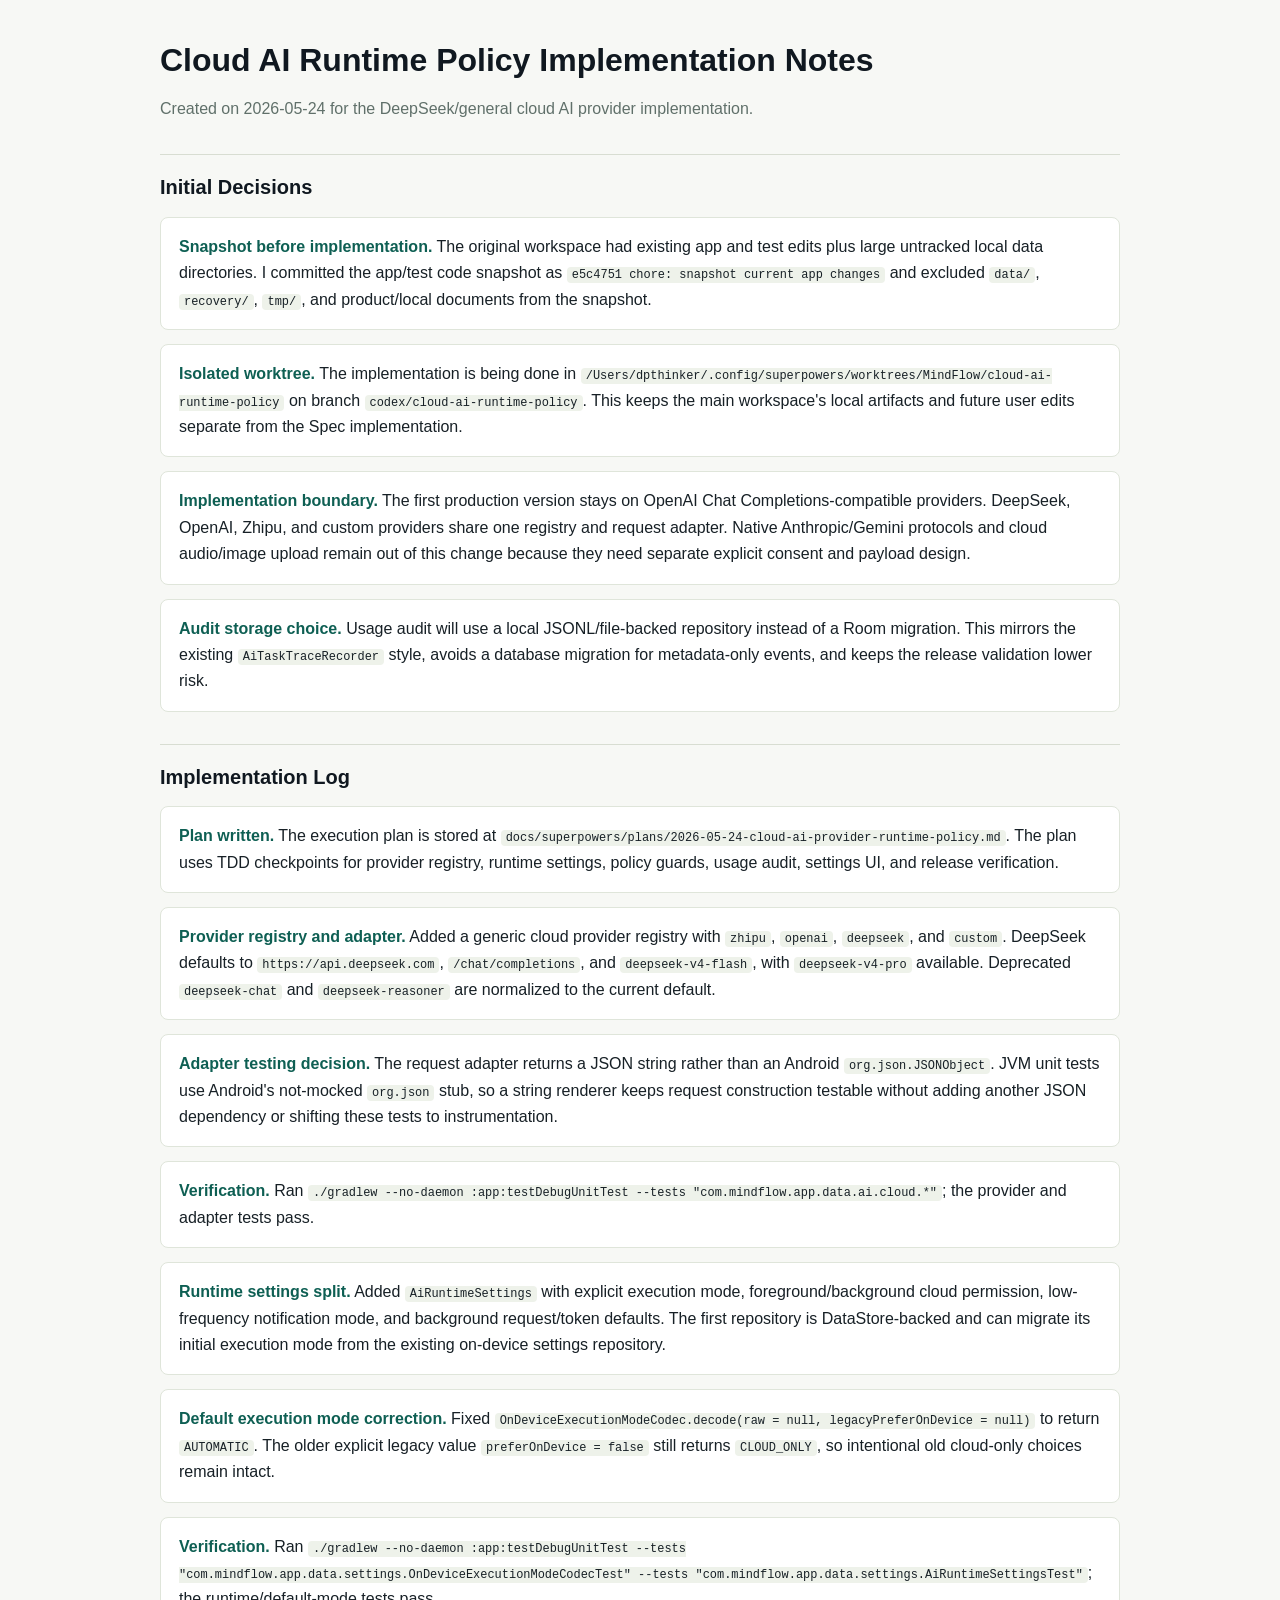
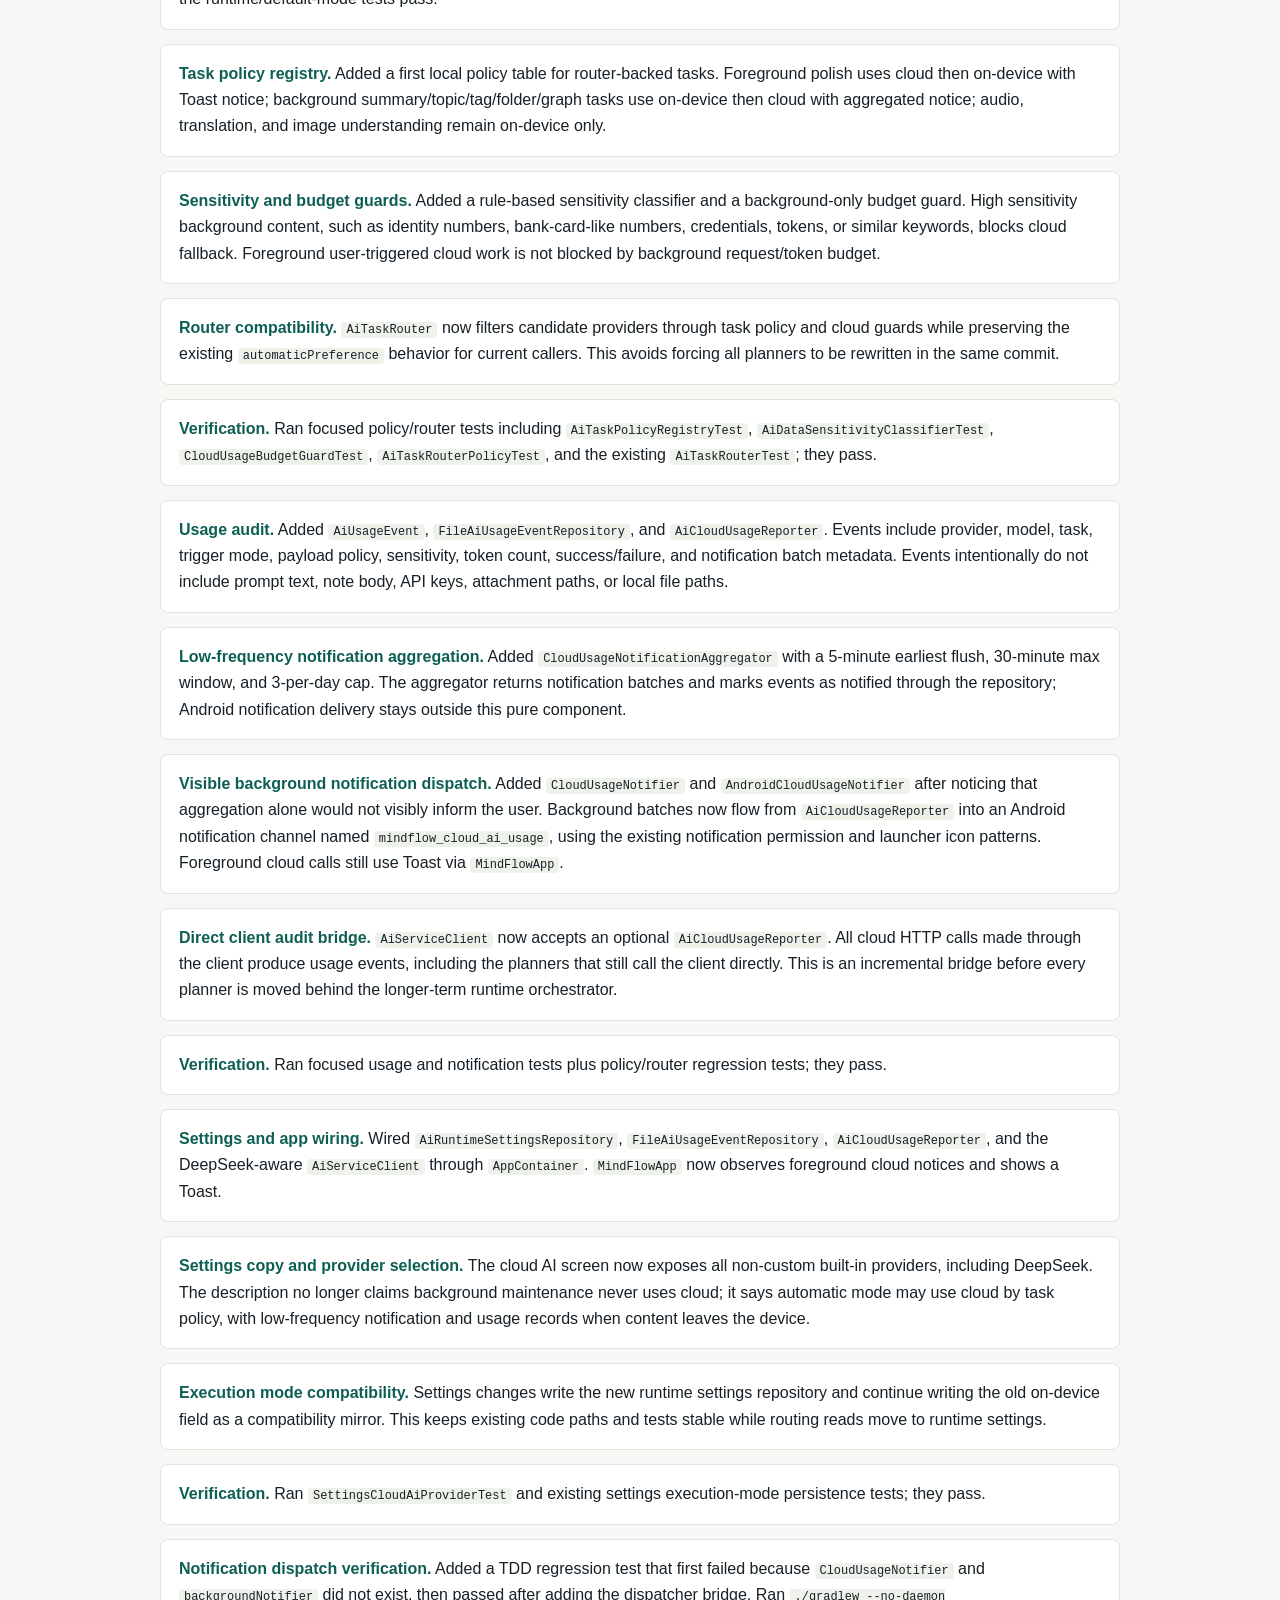
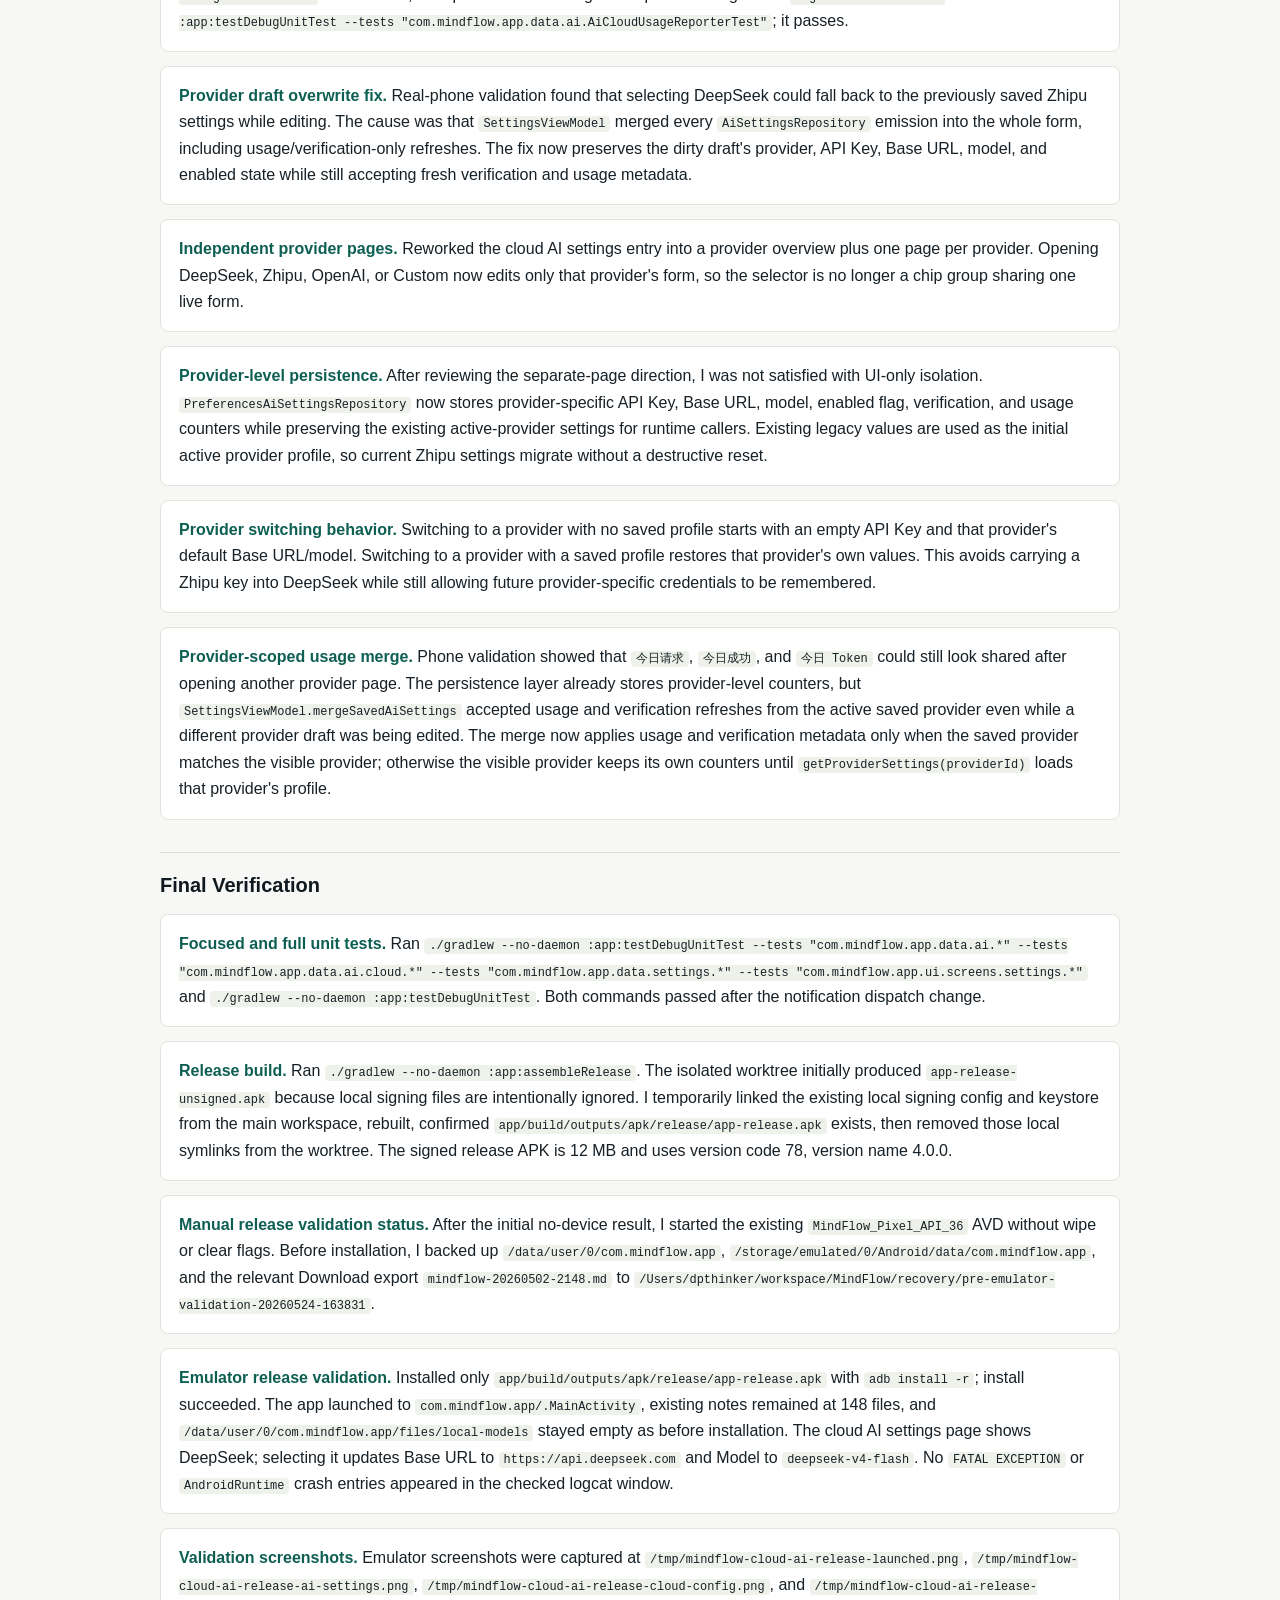
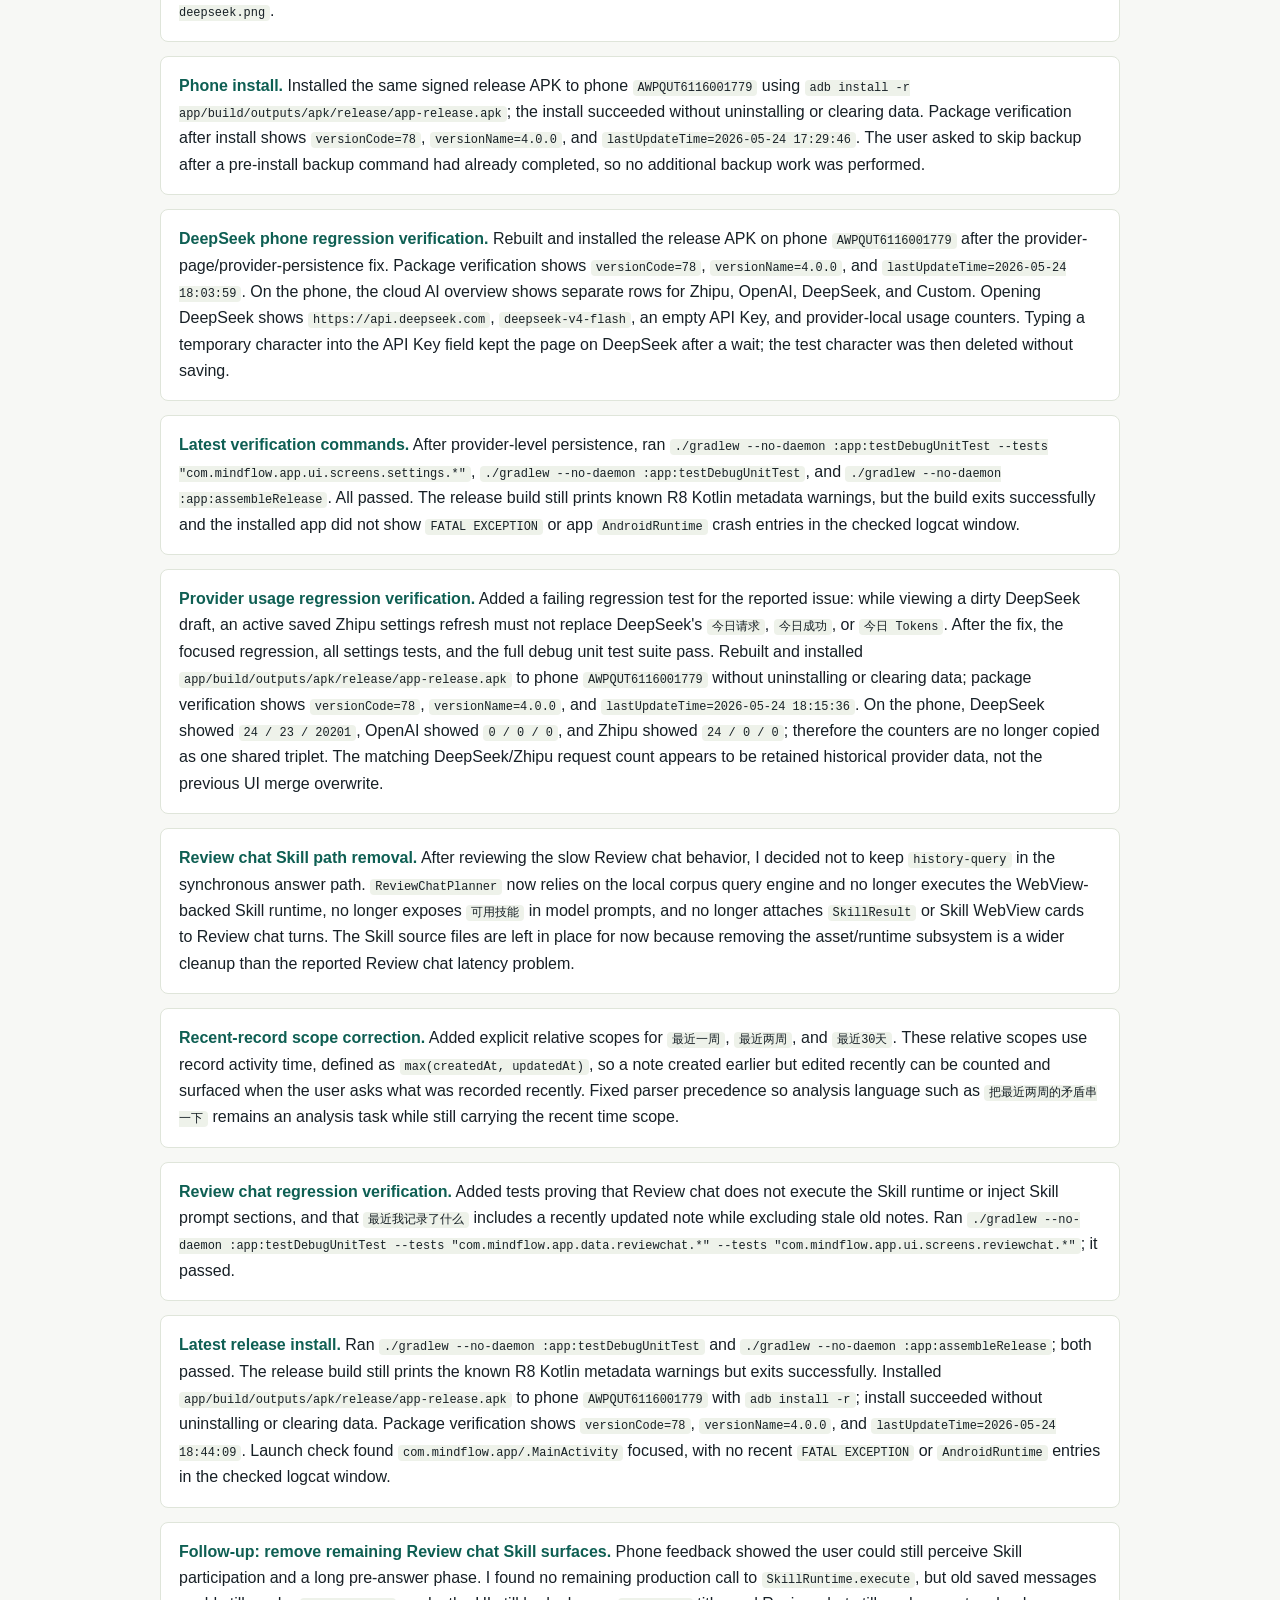
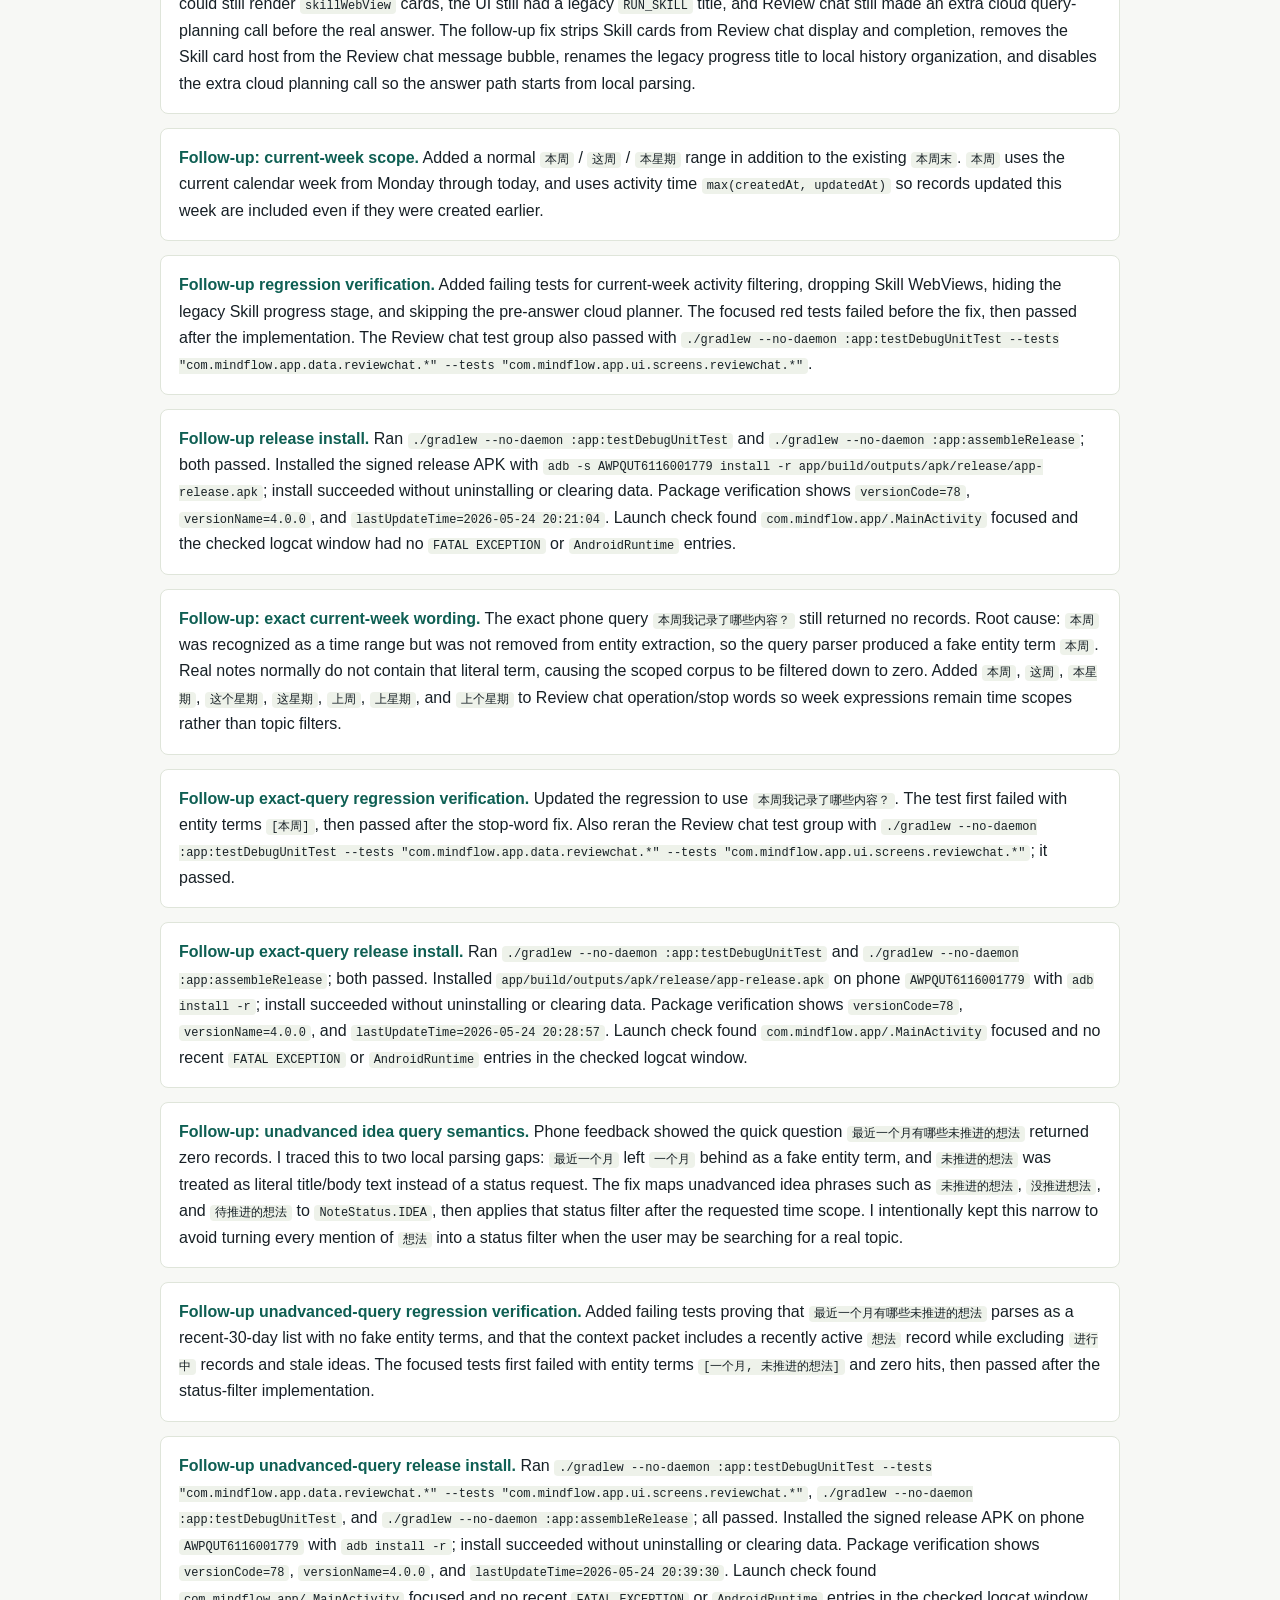
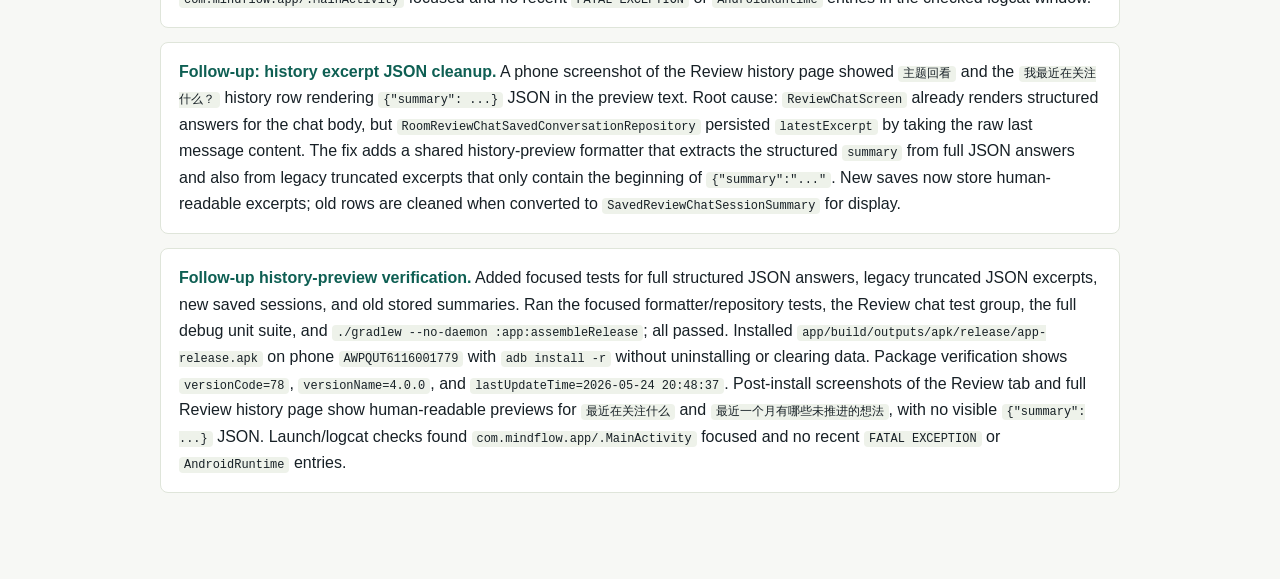
==== commit 5913258e: "fix: clean review history JSON previews" ====
--- a/implementation-notes.html
+++ b/implementation-notes.html
@@ -280,6 +280,14 @@
       <strong>Follow-up unadvanced-query release install.</strong>
       Ran <code>./gradlew --no-daemon :app:testDebugUnitTest --tests "com.mindflow.app.data.reviewchat.*" --tests "com.mindflow.app.ui.screens.reviewchat.*"</code>, <code>./gradlew --no-daemon :app:testDebugUnitTest</code>, and <code>./gradlew --no-daemon :app:assembleRelease</code>; all passed. Installed the signed release APK on phone <code>AWPQUT6116001779</code> with <code>adb install -r</code>; install succeeded without uninstalling or clearing data. Package verification shows <code>versionCode=78</code>, <code>versionName=4.0.0</code>, and <code>lastUpdateTime=2026-05-24 20:39:30</code>. Launch check found <code>com.mindflow.app/.MainActivity</code> focused and no recent <code>FATAL EXCEPTION</code> or <code>AndroidRuntime</code> entries in the checked logcat window.
     </div>
+    <div class="entry">
+      <strong>Follow-up: history excerpt JSON cleanup.</strong>
+      A phone screenshot of the Review history page showed <code>主题回看</code> and the <code>我最近在关注什么？</code> history row rendering <code>{"summary": ...}</code> JSON in the preview text. Root cause: <code>ReviewChatScreen</code> already renders structured answers for the chat body, but <code>RoomReviewChatSavedConversationRepository</code> persisted <code>latestExcerpt</code> by taking the raw last message content. The fix adds a shared history-preview formatter that extracts the structured <code>summary</code> from full JSON answers and also from legacy truncated excerpts that only contain the beginning of <code>{"summary":"..."</code>. New saves now store human-readable excerpts; old rows are cleaned when converted to <code>SavedReviewChatSessionSummary</code> for display.
+    </div>
+    <div class="entry">
+      <strong>Follow-up history-preview verification.</strong>
+      Added focused tests for full structured JSON answers, legacy truncated JSON excerpts, new saved sessions, and old stored summaries. Ran the focused formatter/repository tests, the Review chat test group, the full debug unit suite, and <code>./gradlew --no-daemon :app:assembleRelease</code>; all passed. Installed <code>app/build/outputs/apk/release/app-release.apk</code> on phone <code>AWPQUT6116001779</code> with <code>adb install -r</code> without uninstalling or clearing data. Package verification shows <code>versionCode=78</code>, <code>versionName=4.0.0</code>, and <code>lastUpdateTime=2026-05-24 20:48:37</code>. Post-install screenshots of the Review tab and full Review history page show human-readable previews for <code>最近在关注什么</code> and <code>最近一个月有哪些未推进的想法</code>, with no visible <code>{"summary": ...}</code> JSON. Launch/logcat checks found <code>com.mindflow.app/.MainActivity</code> focused and no recent <code>FATAL EXCEPTION</code> or <code>AndroidRuntime</code> entries.
+    </div>
   </main>
 </body>
 </html>
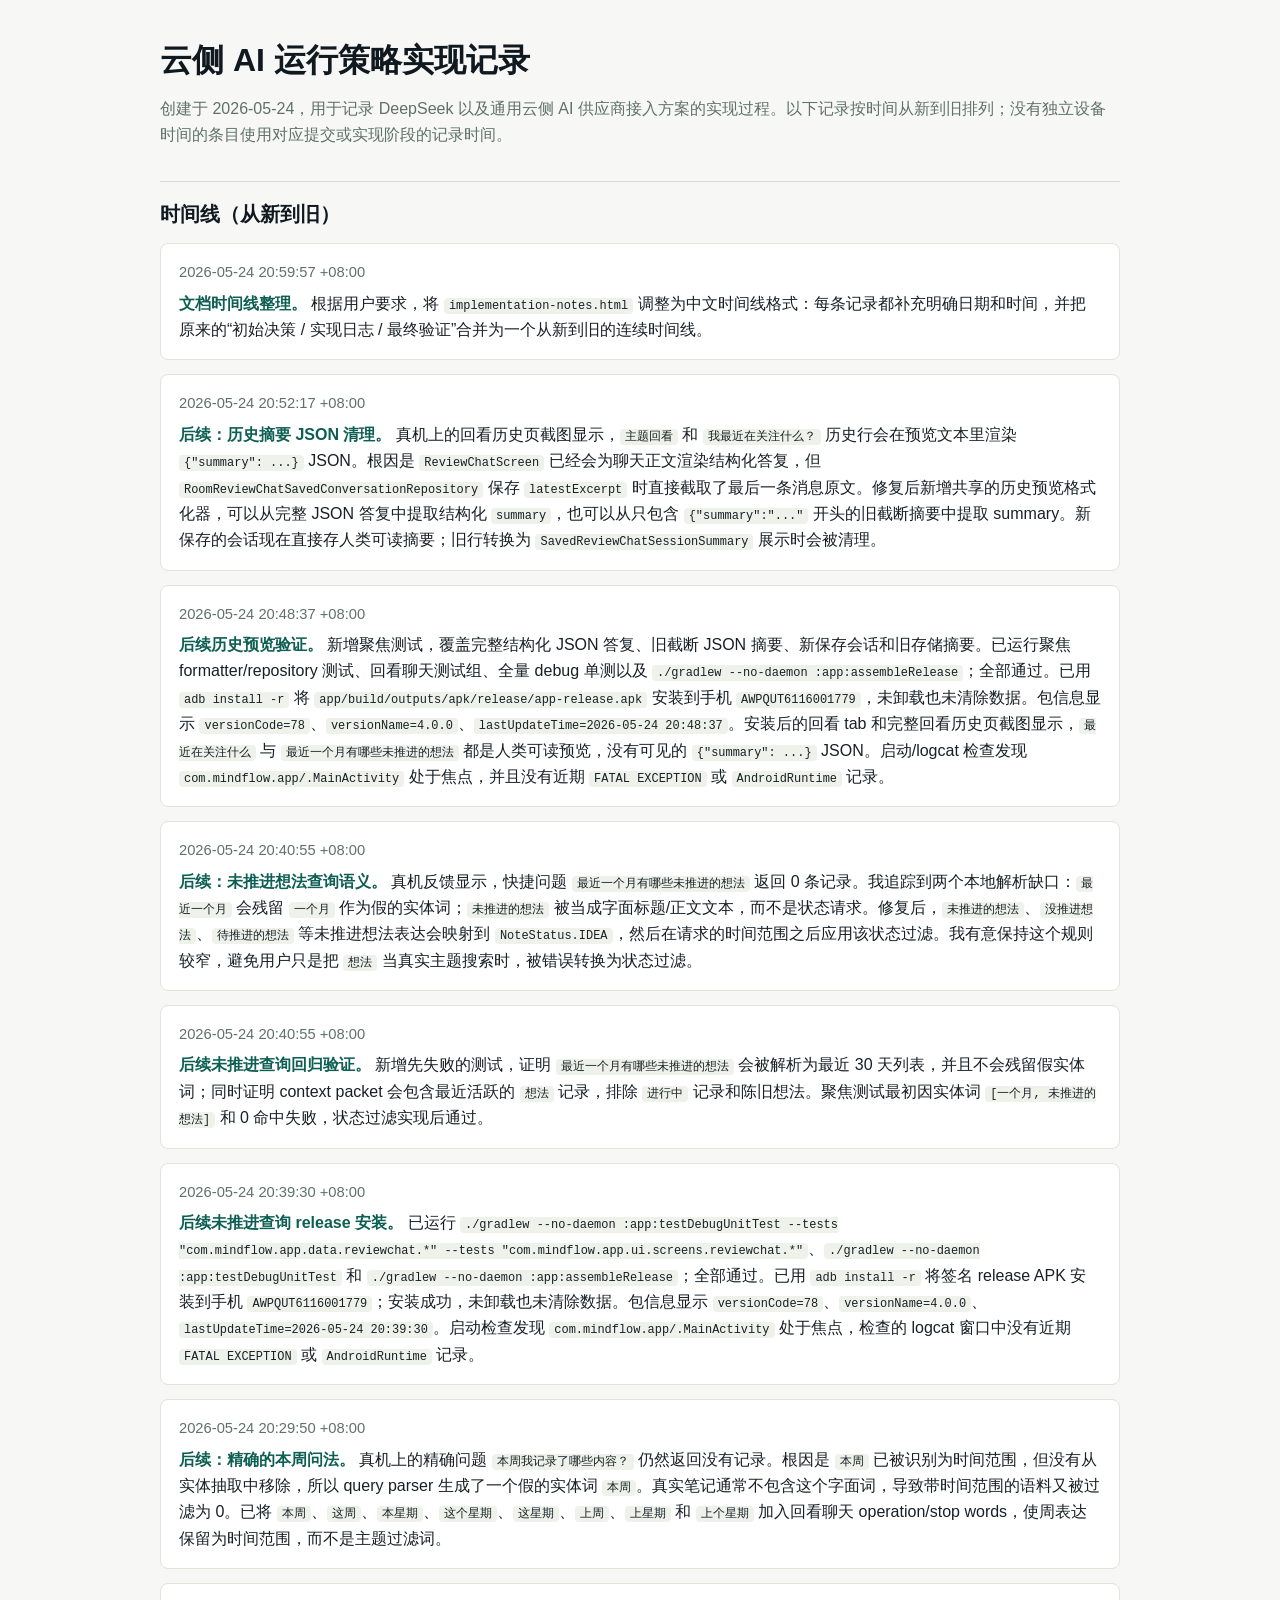
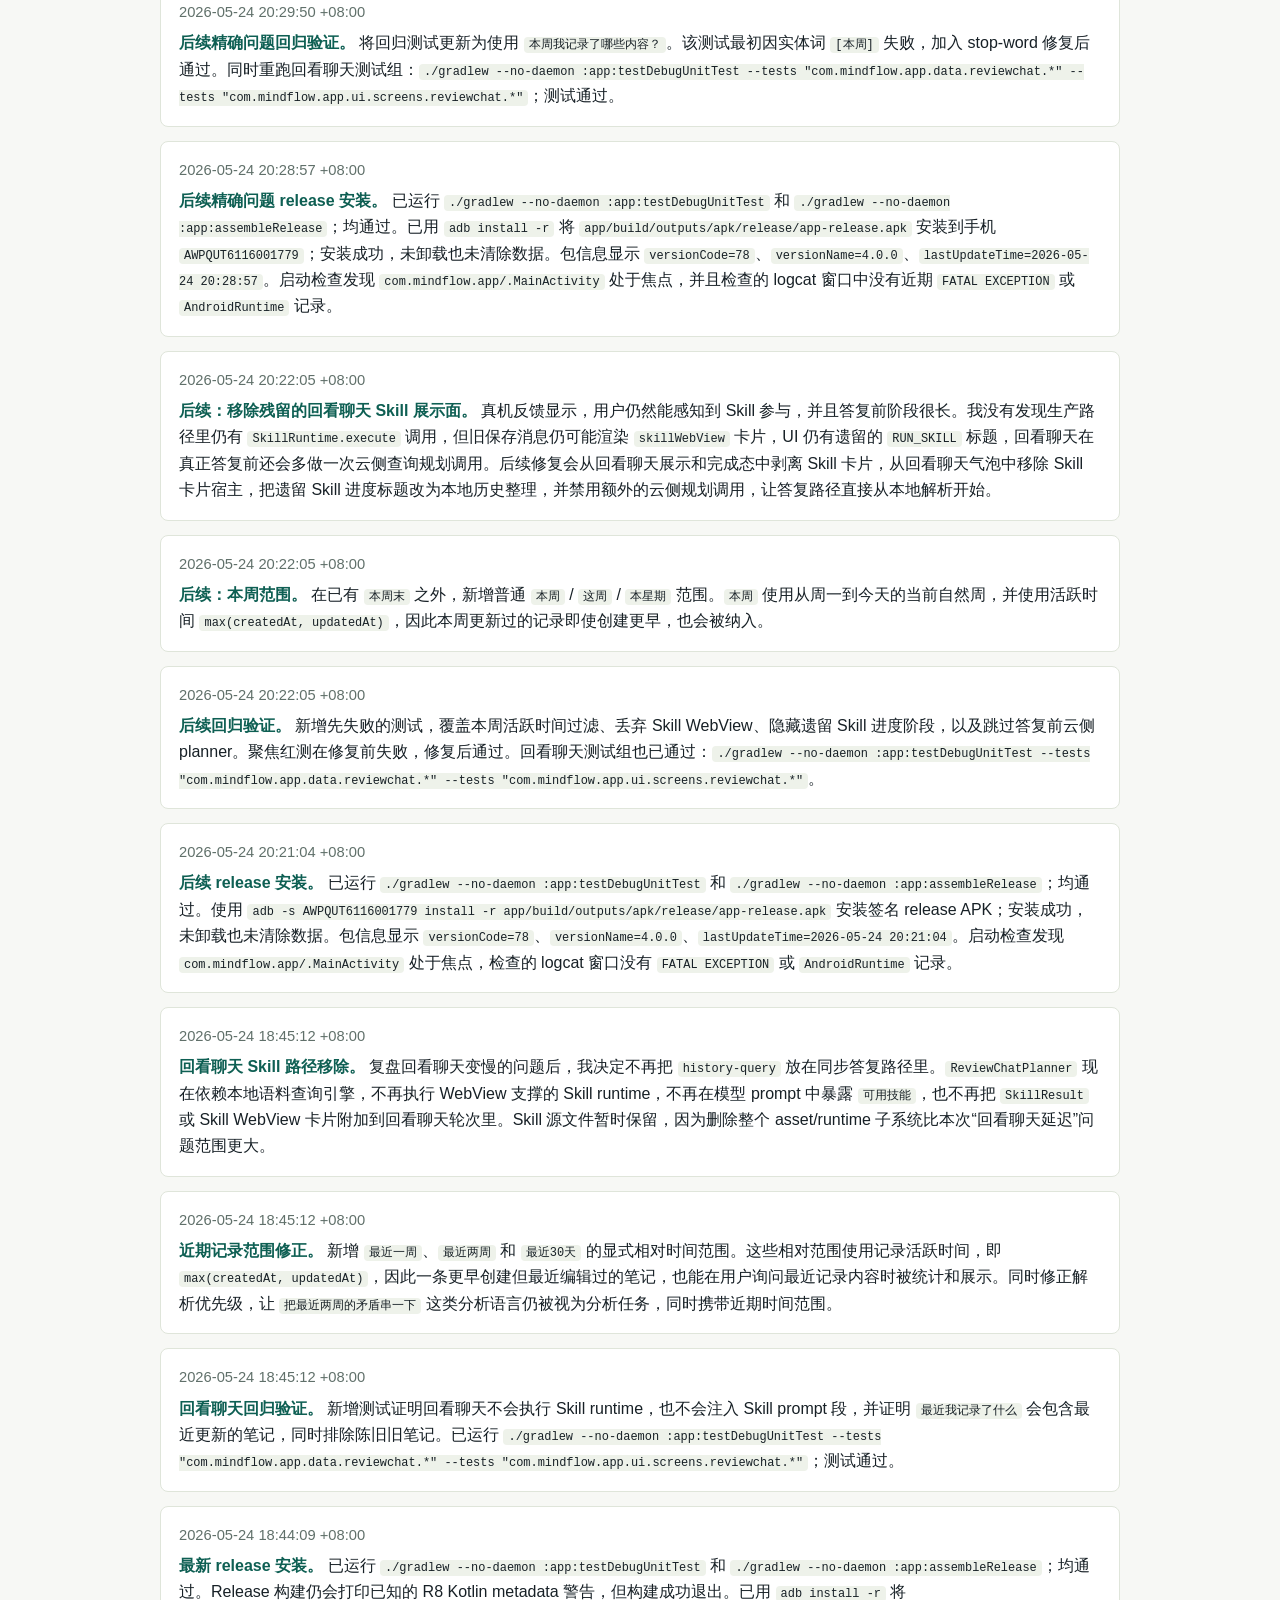
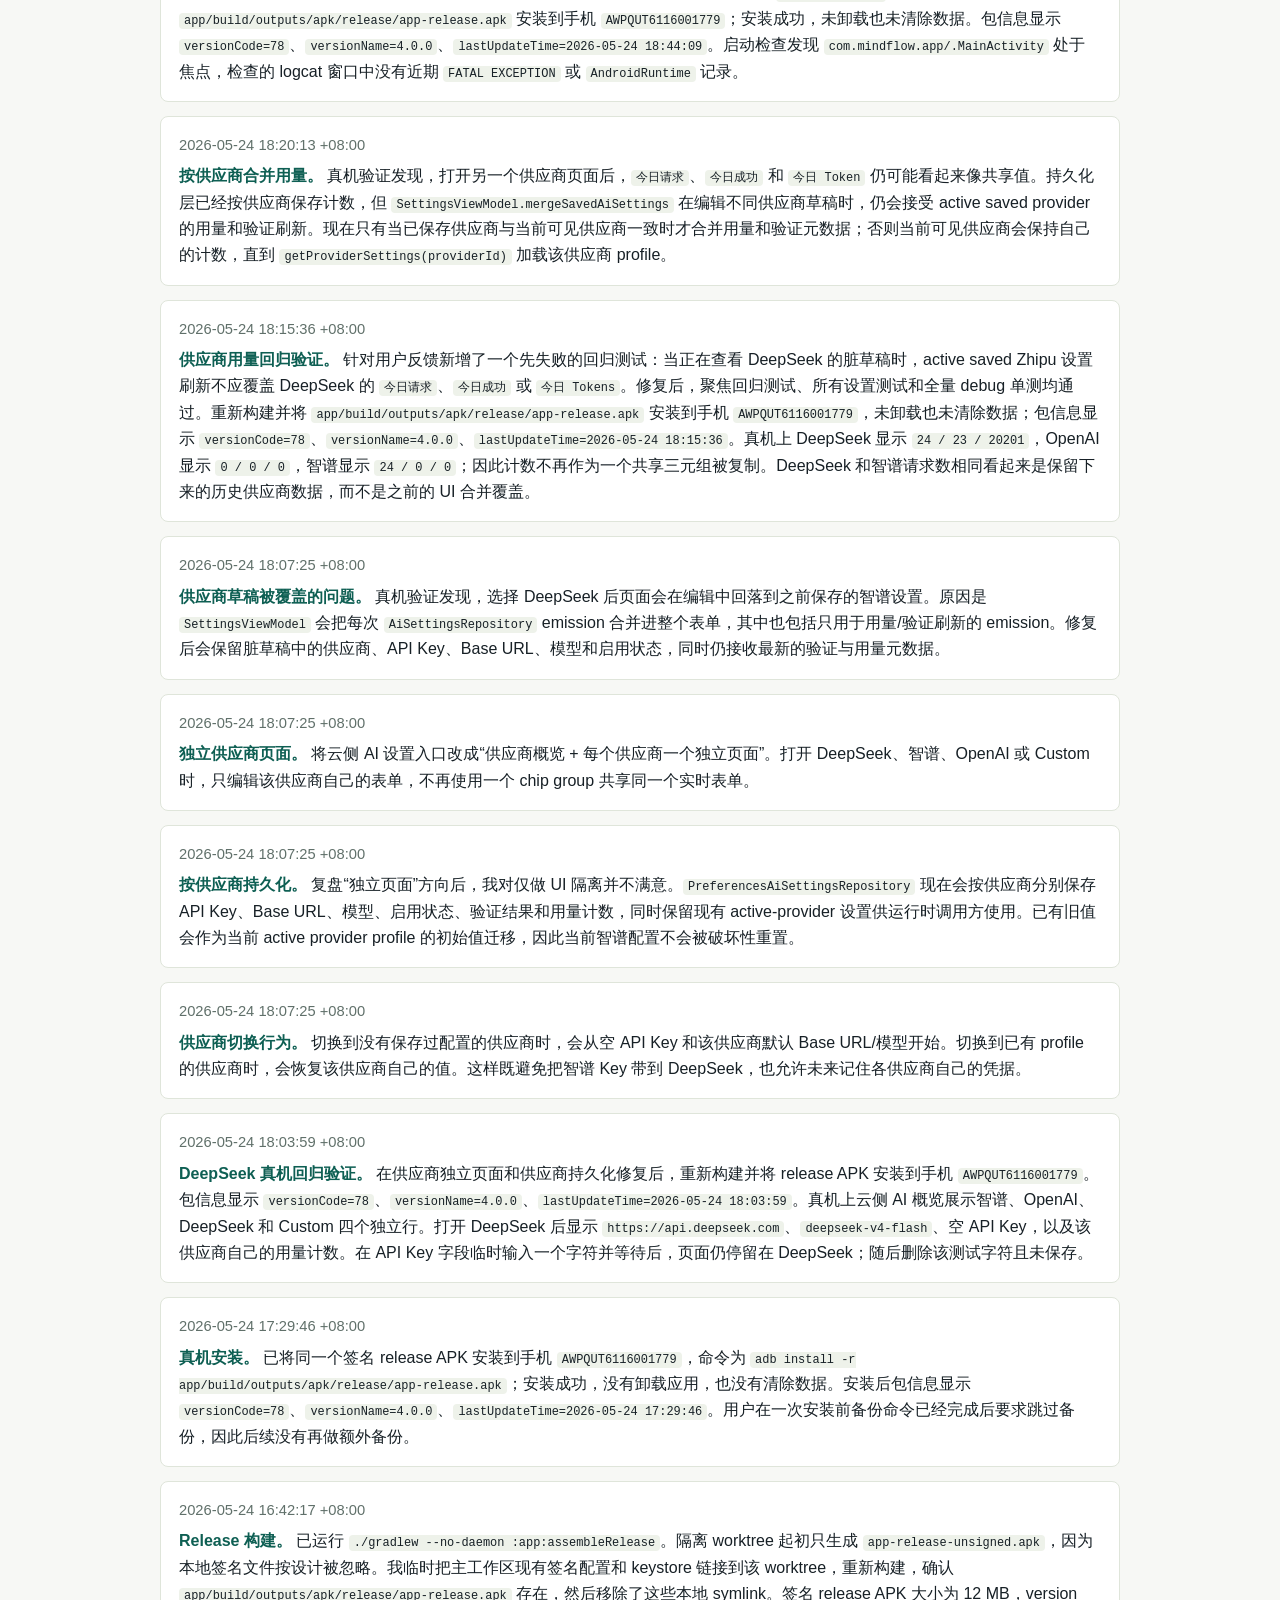
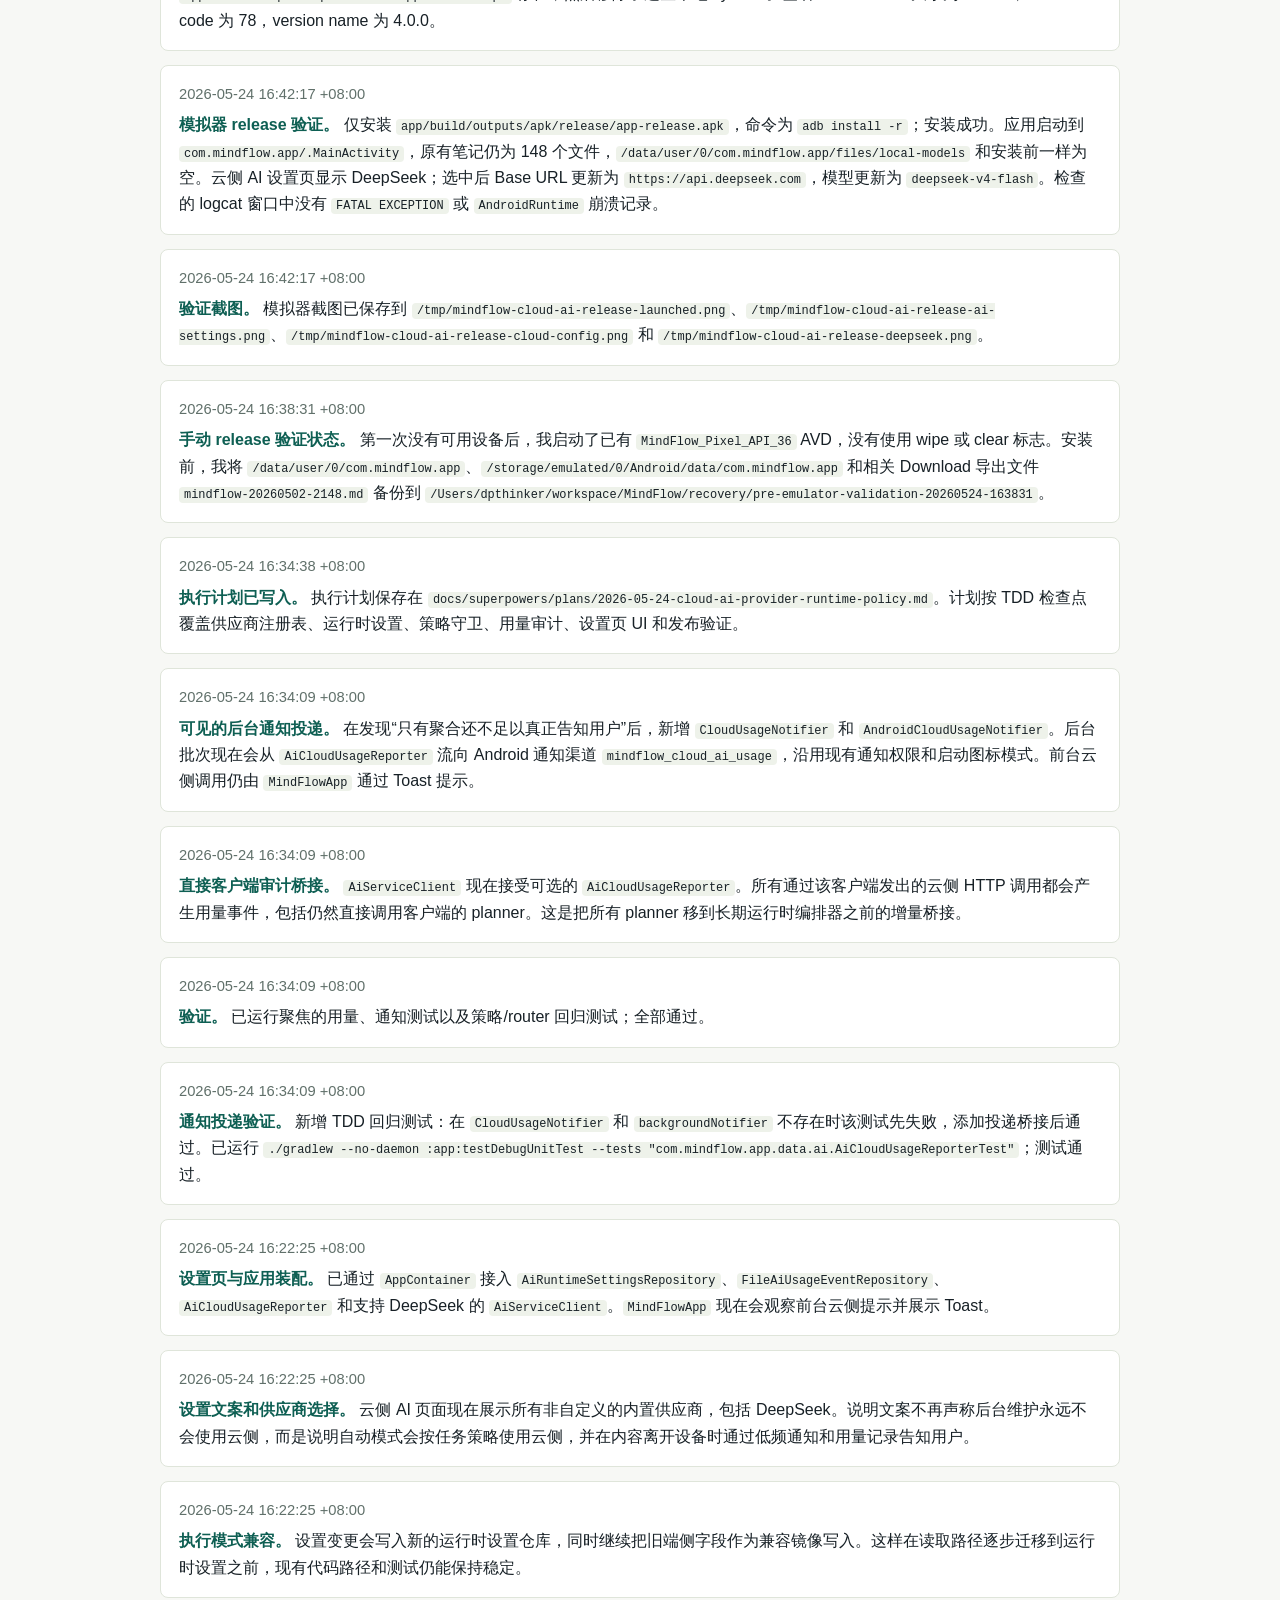
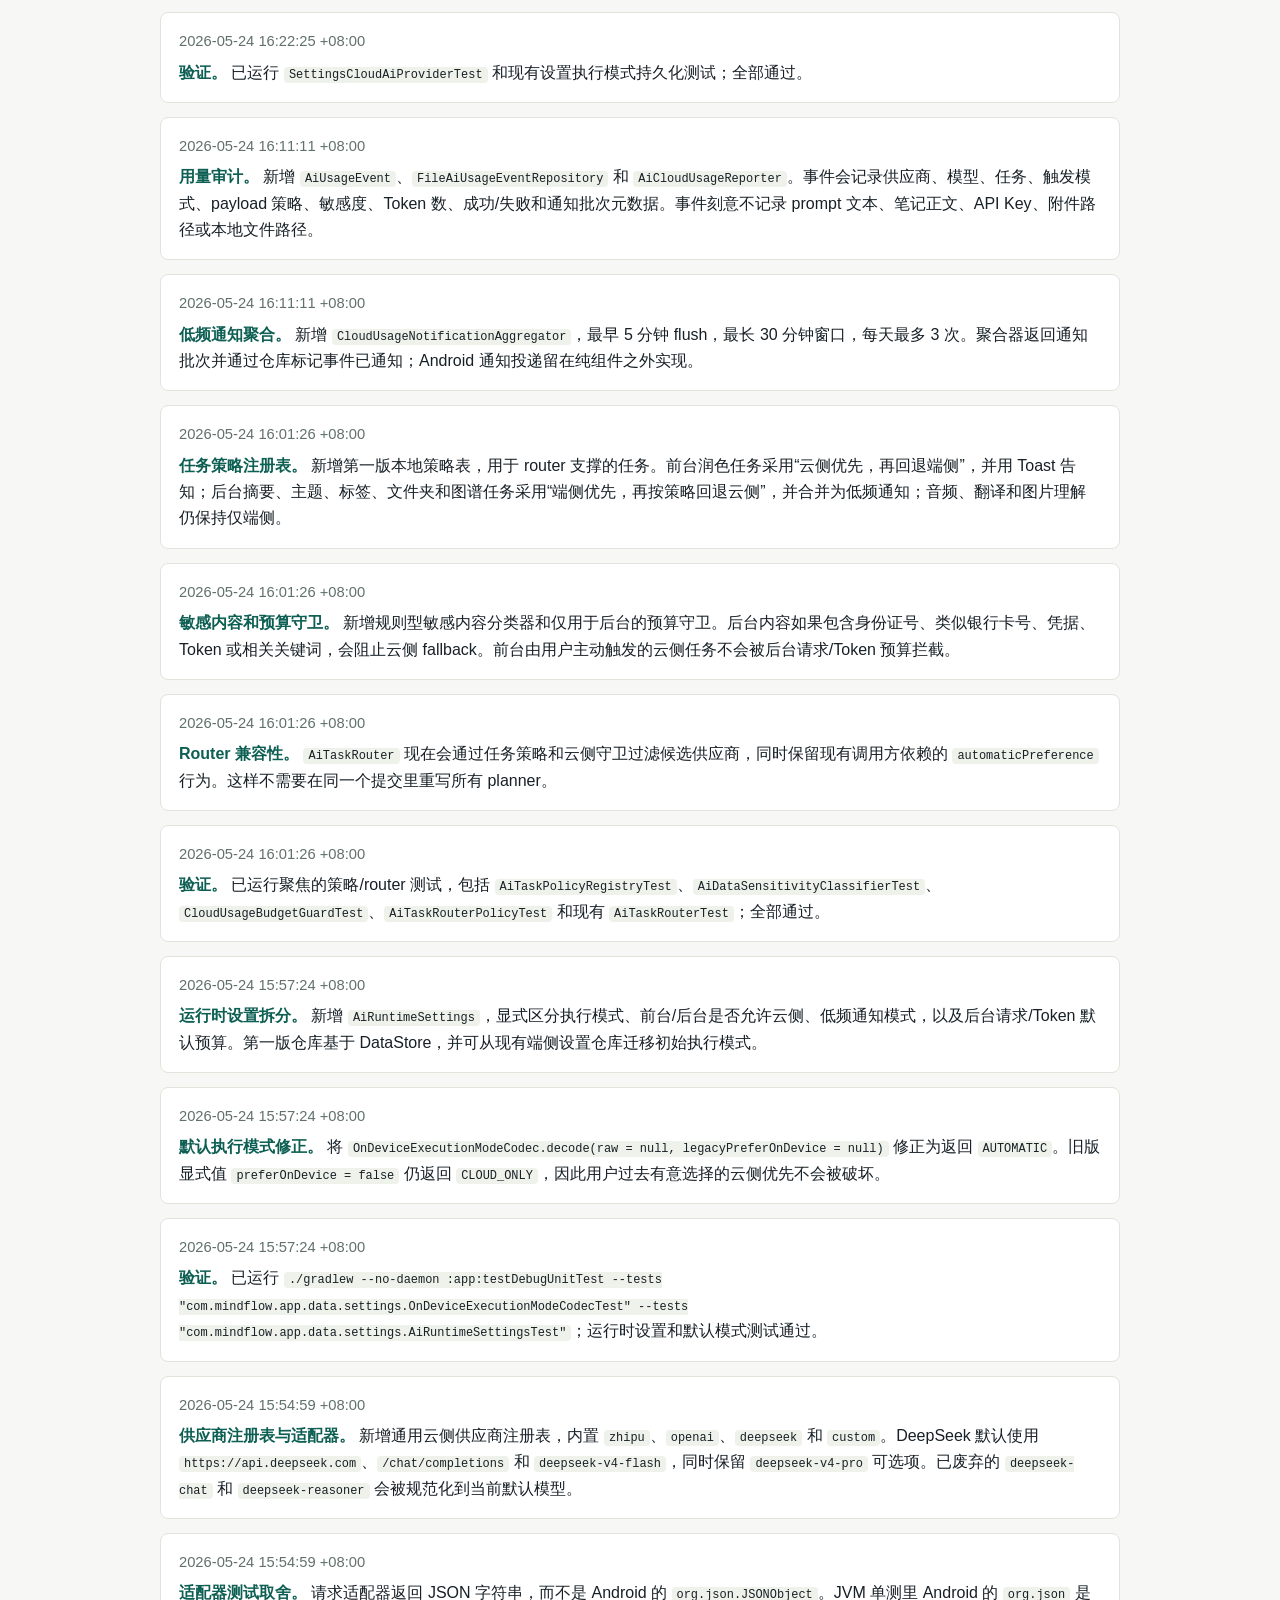
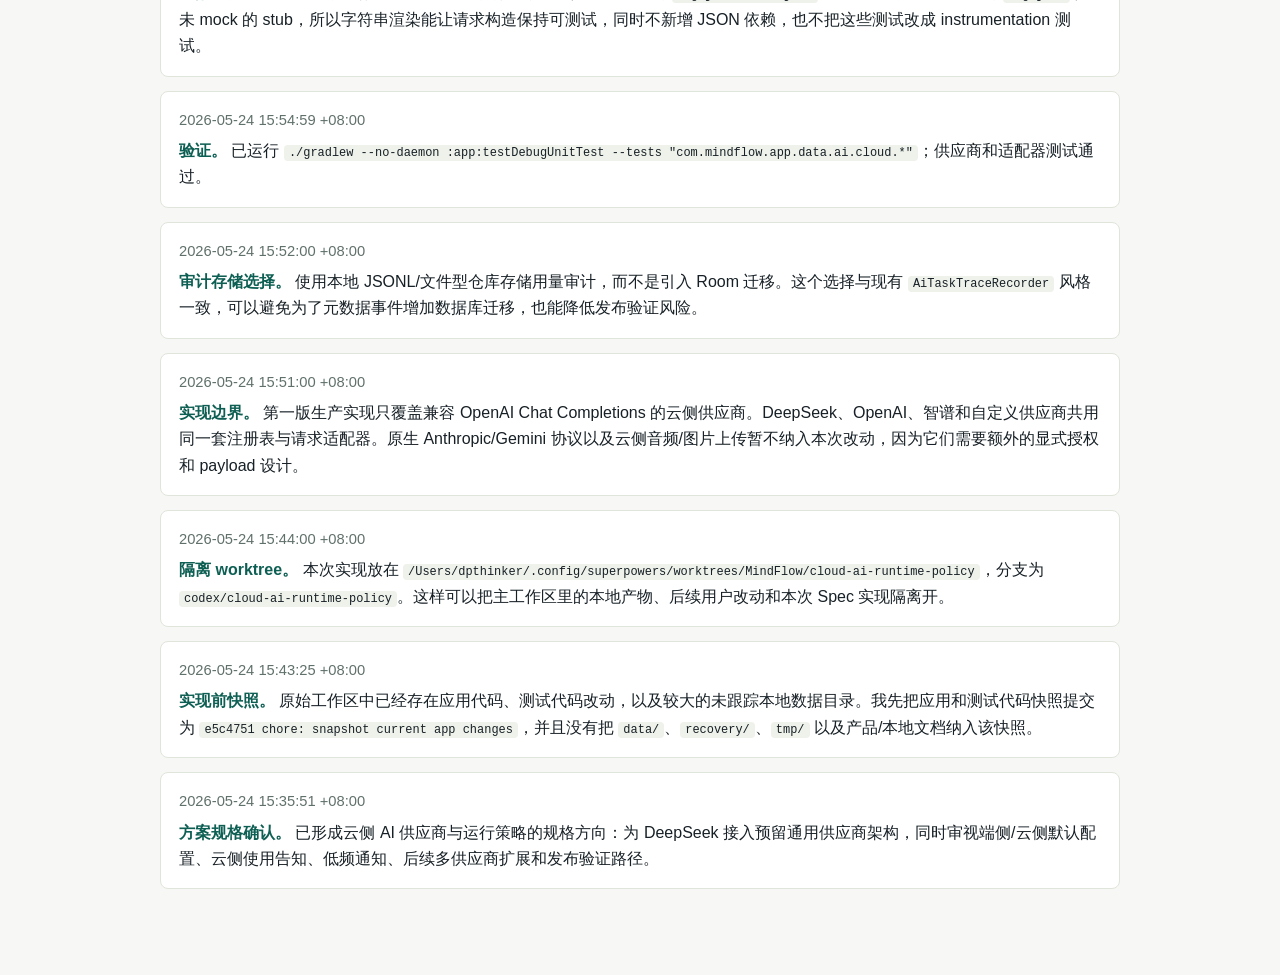
==== commit 79ca5f95: "docs: add timestamps to implementation notes" ====
--- a/implementation-notes.html
+++ b/implementation-notes.html
@@ -3,7 +3,7 @@
 <head>
   <meta charset="utf-8">
   <meta name="viewport" content="width=device-width, initial-scale=1">
-  <title>MindFlow Cloud AI Runtime Policy Implementation Notes</title>
+  <title>MindFlow 云侧 AI 运行策略实现记录</title>
   <style>
     body {
       margin: 0;
@@ -42,6 +42,11 @@
       padding: 16px 18px;
       margin: 14px 0;
     }
+    .entry-time {
+      color: #60706a;
+      font-size: 0.92em;
+      margin: 0 0 6px;
+    }
     .entry strong {
       color: #0e5f53;
     }
@@ -58,235 +63,284 @@
 </head>
 <body>
   <main>
-    <h1>Cloud AI Runtime Policy Implementation Notes</h1>
-    <p class="meta">Created on 2026-05-24 for the DeepSeek/general cloud AI provider implementation.</p>
+    <h1>云侧 AI 运行策略实现记录</h1>
+    <p class="meta">创建于 2026-05-24，用于记录 DeepSeek 以及通用云侧 AI 供应商接入方案的实现过程。以下记录按时间从新到旧排列；没有独立设备时间的条目使用对应提交或实现阶段的记录时间。</p>
 
-    <h2>Initial Decisions</h2>
-    <div class="entry">
-      <strong>Snapshot before implementation.</strong>
-      The original workspace had existing app and test edits plus large untracked local data directories. I committed the app/test code snapshot as
-      <code>e5c4751 chore: snapshot current app changes</code> and excluded <code>data/</code>, <code>recovery/</code>, <code>tmp/</code>, and product/local documents from the snapshot.
-    </div>
-    <div class="entry">
-      <strong>Isolated worktree.</strong>
-      The implementation is being done in <code>/Users/dpthinker/.config/superpowers/worktrees/MindFlow/cloud-ai-runtime-policy</code> on branch
-      <code>codex/cloud-ai-runtime-policy</code>. This keeps the main workspace's local artifacts and future user edits separate from the Spec implementation.
-    </div>
-    <div class="entry">
-      <strong>Implementation boundary.</strong>
-      The first production version stays on OpenAI Chat Completions-compatible providers. DeepSeek, OpenAI, Zhipu, and custom providers share one registry and request adapter. Native Anthropic/Gemini protocols and cloud audio/image upload remain out of this change because they need separate explicit consent and payload design.
-    </div>
-    <div class="entry">
-      <strong>Audit storage choice.</strong>
-      Usage audit will use a local JSONL/file-backed repository instead of a Room migration. This mirrors the existing <code>AiTaskTraceRecorder</code> style, avoids a database migration for metadata-only events, and keeps the release validation lower risk.
-    </div>
-
-    <h2>Implementation Log</h2>
-    <div class="entry">
-      <strong>Plan written.</strong>
-      The execution plan is stored at <code>docs/superpowers/plans/2026-05-24-cloud-ai-provider-runtime-policy.md</code>. The plan uses TDD checkpoints for provider registry, runtime settings, policy guards, usage audit, settings UI, and release verification.
-    </div>
-    <div class="entry">
-      <strong>Provider registry and adapter.</strong>
-      Added a generic cloud provider registry with <code>zhipu</code>, <code>openai</code>, <code>deepseek</code>, and <code>custom</code>. DeepSeek defaults to <code>https://api.deepseek.com</code>, <code>/chat/completions</code>, and <code>deepseek-v4-flash</code>, with <code>deepseek-v4-pro</code> available. Deprecated <code>deepseek-chat</code> and <code>deepseek-reasoner</code> are normalized to the current default.
-    </div>
-    <div class="entry">
-      <strong>Adapter testing decision.</strong>
-      The request adapter returns a JSON string rather than an Android <code>org.json.JSONObject</code>. JVM unit tests use Android's not-mocked <code>org.json</code> stub, so a string renderer keeps request construction testable without adding another JSON dependency or shifting these tests to instrumentation.
-    </div>
-    <div class="entry">
-      <strong>Verification.</strong>
-      Ran <code>./gradlew --no-daemon :app:testDebugUnitTest --tests "com.mindflow.app.data.ai.cloud.*"</code>; the provider and adapter tests pass.
-    </div>
-    <div class="entry">
-      <strong>Runtime settings split.</strong>
-      Added <code>AiRuntimeSettings</code> with explicit execution mode, foreground/background cloud permission, low-frequency notification mode, and background request/token defaults. The first repository is DataStore-backed and can migrate its initial execution mode from the existing on-device settings repository.
-    </div>
-    <div class="entry">
-      <strong>Default execution mode correction.</strong>
-      Fixed <code>OnDeviceExecutionModeCodec.decode(raw = null, legacyPreferOnDevice = null)</code> to return <code>AUTOMATIC</code>. The older explicit legacy value <code>preferOnDevice = false</code> still returns <code>CLOUD_ONLY</code>, so intentional old cloud-only choices remain intact.
-    </div>
-    <div class="entry">
-      <strong>Verification.</strong>
-      Ran <code>./gradlew --no-daemon :app:testDebugUnitTest --tests "com.mindflow.app.data.settings.OnDeviceExecutionModeCodecTest" --tests "com.mindflow.app.data.settings.AiRuntimeSettingsTest"</code>; the runtime/default-mode tests pass.
-    </div>
-    <div class="entry">
-      <strong>Task policy registry.</strong>
-      Added a first local policy table for router-backed tasks. Foreground polish uses cloud then on-device with Toast notice; background summary/topic/tag/folder/graph tasks use on-device then cloud with aggregated notice; audio, translation, and image understanding remain on-device only.
-    </div>
-    <div class="entry">
-      <strong>Sensitivity and budget guards.</strong>
-      Added a rule-based sensitivity classifier and a background-only budget guard. High sensitivity background content, such as identity numbers, bank-card-like numbers, credentials, tokens, or similar keywords, blocks cloud fallback. Foreground user-triggered cloud work is not blocked by background request/token budget.
-    </div>
-    <div class="entry">
-      <strong>Router compatibility.</strong>
-      <code>AiTaskRouter</code> now filters candidate providers through task policy and cloud guards while preserving the existing <code>automaticPreference</code> behavior for current callers. This avoids forcing all planners to be rewritten in the same commit.
-    </div>
-    <div class="entry">
-      <strong>Verification.</strong>
-      Ran focused policy/router tests including <code>AiTaskPolicyRegistryTest</code>, <code>AiDataSensitivityClassifierTest</code>, <code>CloudUsageBudgetGuardTest</code>, <code>AiTaskRouterPolicyTest</code>, and the existing <code>AiTaskRouterTest</code>; they pass.
-    </div>
-    <div class="entry">
-      <strong>Usage audit.</strong>
-      Added <code>AiUsageEvent</code>, <code>FileAiUsageEventRepository</code>, and <code>AiCloudUsageReporter</code>. Events include provider, model, task, trigger mode, payload policy, sensitivity, token count, success/failure, and notification batch metadata. Events intentionally do not include prompt text, note body, API keys, attachment paths, or local file paths.
-    </div>
-    <div class="entry">
-      <strong>Low-frequency notification aggregation.</strong>
-      Added <code>CloudUsageNotificationAggregator</code> with a 5-minute earliest flush, 30-minute max window, and 3-per-day cap. The aggregator returns notification batches and marks events as notified through the repository; Android notification delivery stays outside this pure component.
-    </div>
-    <div class="entry">
-      <strong>Visible background notification dispatch.</strong>
-      Added <code>CloudUsageNotifier</code> and <code>AndroidCloudUsageNotifier</code> after noticing that aggregation alone would not visibly inform the user. Background batches now flow from <code>AiCloudUsageReporter</code> into an Android notification channel named <code>mindflow_cloud_ai_usage</code>, using the existing notification permission and launcher icon patterns. Foreground cloud calls still use Toast via <code>MindFlowApp</code>.
-    </div>
-    <div class="entry">
-      <strong>Direct client audit bridge.</strong>
-      <code>AiServiceClient</code> now accepts an optional <code>AiCloudUsageReporter</code>. All cloud HTTP calls made through the client produce usage events, including the planners that still call the client directly. This is an incremental bridge before every planner is moved behind the longer-term runtime orchestrator.
-    </div>
-    <div class="entry">
-      <strong>Verification.</strong>
-      Ran focused usage and notification tests plus policy/router regression tests; they pass.
-    </div>
-    <div class="entry">
-      <strong>Settings and app wiring.</strong>
-      Wired <code>AiRuntimeSettingsRepository</code>, <code>FileAiUsageEventRepository</code>, <code>AiCloudUsageReporter</code>, and the DeepSeek-aware <code>AiServiceClient</code> through <code>AppContainer</code>. <code>MindFlowApp</code> now observes foreground cloud notices and shows a Toast.
-    </div>
-    <div class="entry">
-      <strong>Settings copy and provider selection.</strong>
-      The cloud AI screen now exposes all non-custom built-in providers, including DeepSeek. The description no longer claims background maintenance never uses cloud; it says automatic mode may use cloud by task policy, with low-frequency notification and usage records when content leaves the device.
-    </div>
-    <div class="entry">
-      <strong>Execution mode compatibility.</strong>
-      Settings changes write the new runtime settings repository and continue writing the old on-device field as a compatibility mirror. This keeps existing code paths and tests stable while routing reads move to runtime settings.
-    </div>
-    <div class="entry">
-      <strong>Verification.</strong>
-      Ran <code>SettingsCloudAiProviderTest</code> and existing settings execution-mode persistence tests; they pass.
-    </div>
-    <div class="entry">
-      <strong>Notification dispatch verification.</strong>
-      Added a TDD regression test that first failed because <code>CloudUsageNotifier</code> and <code>backgroundNotifier</code> did not exist, then passed after adding the dispatcher bridge. Ran <code>./gradlew --no-daemon :app:testDebugUnitTest --tests "com.mindflow.app.data.ai.AiCloudUsageReporterTest"</code>; it passes.
-    </div>
-    <div class="entry">
-      <strong>Provider draft overwrite fix.</strong>
-      Real-phone validation found that selecting DeepSeek could fall back to the previously saved Zhipu settings while editing. The cause was that <code>SettingsViewModel</code> merged every <code>AiSettingsRepository</code> emission into the whole form, including usage/verification-only refreshes. The fix now preserves the dirty draft's provider, API Key, Base URL, model, and enabled state while still accepting fresh verification and usage metadata.
-    </div>
-    <div class="entry">
-      <strong>Independent provider pages.</strong>
-      Reworked the cloud AI settings entry into a provider overview plus one page per provider. Opening DeepSeek, Zhipu, OpenAI, or Custom now edits only that provider's form, so the selector is no longer a chip group sharing one live form.
-    </div>
-    <div class="entry">
-      <strong>Provider-level persistence.</strong>
-      After reviewing the separate-page direction, I was not satisfied with UI-only isolation. <code>PreferencesAiSettingsRepository</code> now stores provider-specific API Key, Base URL, model, enabled flag, verification, and usage counters while preserving the existing active-provider settings for runtime callers. Existing legacy values are used as the initial active provider profile, so current Zhipu settings migrate without a destructive reset.
-    </div>
-    <div class="entry">
-      <strong>Provider switching behavior.</strong>
-      Switching to a provider with no saved profile starts with an empty API Key and that provider's default Base URL/model. Switching to a provider with a saved profile restores that provider's own values. This avoids carrying a Zhipu key into DeepSeek while still allowing future provider-specific credentials to be remembered.
-    </div>
-    <div class="entry">
-      <strong>Provider-scoped usage merge.</strong>
-      Phone validation showed that <code>今日请求</code>, <code>今日成功</code>, and <code>今日 Token</code> could still look shared after opening another provider page. The persistence layer already stores provider-level counters, but <code>SettingsViewModel.mergeSavedAiSettings</code> accepted usage and verification refreshes from the active saved provider even while a different provider draft was being edited. The merge now applies usage and verification metadata only when the saved provider matches the visible provider; otherwise the visible provider keeps its own counters until <code>getProviderSettings(providerId)</code> loads that provider's profile.
-    </div>
-
-    <h2>Final Verification</h2>
-    <div class="entry">
-      <strong>Focused and full unit tests.</strong>
-      Ran <code>./gradlew --no-daemon :app:testDebugUnitTest --tests "com.mindflow.app.data.ai.*" --tests "com.mindflow.app.data.ai.cloud.*" --tests "com.mindflow.app.data.settings.*" --tests "com.mindflow.app.ui.screens.settings.*"</code> and <code>./gradlew --no-daemon :app:testDebugUnitTest</code>. Both commands passed after the notification dispatch change.
-    </div>
-    <div class="entry">
-      <strong>Release build.</strong>
-      Ran <code>./gradlew --no-daemon :app:assembleRelease</code>. The isolated worktree initially produced <code>app-release-unsigned.apk</code> because local signing files are intentionally ignored. I temporarily linked the existing local signing config and keystore from the main workspace, rebuilt, confirmed <code>app/build/outputs/apk/release/app-release.apk</code> exists, then removed those local symlinks from the worktree. The signed release APK is 12 MB and uses version code 78, version name 4.0.0.
-    </div>
-    <div class="entry">
-      <strong>Manual release validation status.</strong>
-      After the initial no-device result, I started the existing <code>MindFlow_Pixel_API_36</code> AVD without wipe or clear flags. Before installation, I backed up <code>/data/user/0/com.mindflow.app</code>, <code>/storage/emulated/0/Android/data/com.mindflow.app</code>, and the relevant Download export <code>mindflow-20260502-2148.md</code> to <code>/Users/dpthinker/workspace/MindFlow/recovery/pre-emulator-validation-20260524-163831</code>.
-    </div>
-    <div class="entry">
-      <strong>Emulator release validation.</strong>
-      Installed only <code>app/build/outputs/apk/release/app-release.apk</code> with <code>adb install -r</code>; install succeeded. The app launched to <code>com.mindflow.app/.MainActivity</code>, existing notes remained at 148 files, and <code>/data/user/0/com.mindflow.app/files/local-models</code> stayed empty as before installation. The cloud AI settings page shows DeepSeek; selecting it updates Base URL to <code>https://api.deepseek.com</code> and Model to <code>deepseek-v4-flash</code>. No <code>FATAL EXCEPTION</code> or <code>AndroidRuntime</code> crash entries appeared in the checked logcat window.
-    </div>
-    <div class="entry">
-      <strong>Validation screenshots.</strong>
-      Emulator screenshots were captured at <code>/tmp/mindflow-cloud-ai-release-launched.png</code>, <code>/tmp/mindflow-cloud-ai-release-ai-settings.png</code>, <code>/tmp/mindflow-cloud-ai-release-cloud-config.png</code>, and <code>/tmp/mindflow-cloud-ai-release-deepseek.png</code>.
-    </div>
-    <div class="entry">
-      <strong>Phone install.</strong>
-      Installed the same signed release APK to phone <code>AWPQUT6116001779</code> using <code>adb install -r app/build/outputs/apk/release/app-release.apk</code>; the install succeeded without uninstalling or clearing data. Package verification after install shows <code>versionCode=78</code>, <code>versionName=4.0.0</code>, and <code>lastUpdateTime=2026-05-24 17:29:46</code>. The user asked to skip backup after a pre-install backup command had already completed, so no additional backup work was performed.
-    </div>
-    <div class="entry">
-      <strong>DeepSeek phone regression verification.</strong>
-      Rebuilt and installed the release APK on phone <code>AWPQUT6116001779</code> after the provider-page/provider-persistence fix. Package verification shows <code>versionCode=78</code>, <code>versionName=4.0.0</code>, and <code>lastUpdateTime=2026-05-24 18:03:59</code>. On the phone, the cloud AI overview shows separate rows for Zhipu, OpenAI, DeepSeek, and Custom. Opening DeepSeek shows <code>https://api.deepseek.com</code>, <code>deepseek-v4-flash</code>, an empty API Key, and provider-local usage counters. Typing a temporary character into the API Key field kept the page on DeepSeek after a wait; the test character was then deleted without saving.
-    </div>
-    <div class="entry">
-      <strong>Latest verification commands.</strong>
-      After provider-level persistence, ran <code>./gradlew --no-daemon :app:testDebugUnitTest --tests "com.mindflow.app.ui.screens.settings.*"</code>, <code>./gradlew --no-daemon :app:testDebugUnitTest</code>, and <code>./gradlew --no-daemon :app:assembleRelease</code>. All passed. The release build still prints known R8 Kotlin metadata warnings, but the build exits successfully and the installed app did not show <code>FATAL EXCEPTION</code> or app <code>AndroidRuntime</code> crash entries in the checked logcat window.
-    </div>
-    <div class="entry">
-      <strong>Provider usage regression verification.</strong>
-      Added a failing regression test for the reported issue: while viewing a dirty DeepSeek draft, an active saved Zhipu settings refresh must not replace DeepSeek's <code>今日请求</code>, <code>今日成功</code>, or <code>今日 Tokens</code>. After the fix, the focused regression, all settings tests, and the full debug unit test suite pass. Rebuilt and installed <code>app/build/outputs/apk/release/app-release.apk</code> to phone <code>AWPQUT6116001779</code> without uninstalling or clearing data; package verification shows <code>versionCode=78</code>, <code>versionName=4.0.0</code>, and <code>lastUpdateTime=2026-05-24 18:15:36</code>. On the phone, DeepSeek showed <code>24 / 23 / 20201</code>, OpenAI showed <code>0 / 0 / 0</code>, and Zhipu showed <code>24 / 0 / 0</code>; therefore the counters are no longer copied as one shared triplet. The matching DeepSeek/Zhipu request count appears to be retained historical provider data, not the previous UI merge overwrite.
-    </div>
-    <div class="entry">
-      <strong>Review chat Skill path removal.</strong>
-      After reviewing the slow Review chat behavior, I decided not to keep <code>history-query</code> in the synchronous answer path. <code>ReviewChatPlanner</code> now relies on the local corpus query engine and no longer executes the WebView-backed Skill runtime, no longer exposes <code>可用技能</code> in model prompts, and no longer attaches <code>SkillResult</code> or Skill WebView cards to Review chat turns. The Skill source files are left in place for now because removing the asset/runtime subsystem is a wider cleanup than the reported Review chat latency problem.
-    </div>
-    <div class="entry">
-      <strong>Recent-record scope correction.</strong>
-      Added explicit relative scopes for <code>最近一周</code>, <code>最近两周</code>, and <code>最近30天</code>. These relative scopes use record activity time, defined as <code>max(createdAt, updatedAt)</code>, so a note created earlier but edited recently can be counted and surfaced when the user asks what was recorded recently. Fixed parser precedence so analysis language such as <code>把最近两周的矛盾串一下</code> remains an analysis task while still carrying the recent time scope.
-    </div>
-    <div class="entry">
-      <strong>Review chat regression verification.</strong>
-      Added tests proving that Review chat does not execute the Skill runtime or inject Skill prompt sections, and that <code>最近我记录了什么</code> includes a recently updated note while excluding stale old notes. Ran <code>./gradlew --no-daemon :app:testDebugUnitTest --tests "com.mindflow.app.data.reviewchat.*" --tests "com.mindflow.app.ui.screens.reviewchat.*"</code>; it passed.
-    </div>
-    <div class="entry">
-      <strong>Latest release install.</strong>
-      Ran <code>./gradlew --no-daemon :app:testDebugUnitTest</code> and <code>./gradlew --no-daemon :app:assembleRelease</code>; both passed. The release build still prints the known R8 Kotlin metadata warnings but exits successfully. Installed <code>app/build/outputs/apk/release/app-release.apk</code> to phone <code>AWPQUT6116001779</code> with <code>adb install -r</code>; install succeeded without uninstalling or clearing data. Package verification shows <code>versionCode=78</code>, <code>versionName=4.0.0</code>, and <code>lastUpdateTime=2026-05-24 18:44:09</code>. Launch check found <code>com.mindflow.app/.MainActivity</code> focused, with no recent <code>FATAL EXCEPTION</code> or <code>AndroidRuntime</code> entries in the checked logcat window.
-    </div>
-    <div class="entry">
-      <strong>Follow-up: remove remaining Review chat Skill surfaces.</strong>
-      Phone feedback showed the user could still perceive Skill participation and a long pre-answer phase. I found no remaining production call to <code>SkillRuntime.execute</code>, but old saved messages could still render <code>skillWebView</code> cards, the UI still had a legacy <code>RUN_SKILL</code> title, and Review chat still made an extra cloud query-planning call before the real answer. The follow-up fix strips Skill cards from Review chat display and completion, removes the Skill card host from the Review chat message bubble, renames the legacy progress title to local history organization, and disables the extra cloud planning call so the answer path starts from local parsing.
-    </div>
-    <div class="entry">
-      <strong>Follow-up: current-week scope.</strong>
-      Added a normal <code>本周</code> / <code>这周</code> / <code>本星期</code> range in addition to the existing <code>本周末</code>. <code>本周</code> uses the current calendar week from Monday through today, and uses activity time <code>max(createdAt, updatedAt)</code> so records updated this week are included even if they were created earlier.
-    </div>
-    <div class="entry">
-      <strong>Follow-up regression verification.</strong>
-      Added failing tests for current-week activity filtering, dropping Skill WebViews, hiding the legacy Skill progress stage, and skipping the pre-answer cloud planner. The focused red tests failed before the fix, then passed after the implementation. The Review chat test group also passed with <code>./gradlew --no-daemon :app:testDebugUnitTest --tests "com.mindflow.app.data.reviewchat.*" --tests "com.mindflow.app.ui.screens.reviewchat.*"</code>.
-    </div>
-    <div class="entry">
-      <strong>Follow-up release install.</strong>
-      Ran <code>./gradlew --no-daemon :app:testDebugUnitTest</code> and <code>./gradlew --no-daemon :app:assembleRelease</code>; both passed. Installed the signed release APK with <code>adb -s AWPQUT6116001779 install -r app/build/outputs/apk/release/app-release.apk</code>; install succeeded without uninstalling or clearing data. Package verification shows <code>versionCode=78</code>, <code>versionName=4.0.0</code>, and <code>lastUpdateTime=2026-05-24 20:21:04</code>. Launch check found <code>com.mindflow.app/.MainActivity</code> focused and the checked logcat window had no <code>FATAL EXCEPTION</code> or <code>AndroidRuntime</code> entries.
-    </div>
-    <div class="entry">
-      <strong>Follow-up: exact current-week wording.</strong>
-      The exact phone query <code>本周我记录了哪些内容？</code> still returned no records. Root cause: <code>本周</code> was recognized as a time range but was not removed from entity extraction, so the query parser produced a fake entity term <code>本周</code>. Real notes normally do not contain that literal term, causing the scoped corpus to be filtered down to zero. Added <code>本周</code>, <code>这周</code>, <code>本星期</code>, <code>这个星期</code>, <code>这星期</code>, <code>上周</code>, <code>上星期</code>, and <code>上个星期</code> to Review chat operation/stop words so week expressions remain time scopes rather than topic filters.
-    </div>
-    <div class="entry">
-      <strong>Follow-up exact-query regression verification.</strong>
-      Updated the regression to use <code>本周我记录了哪些内容？</code>. The test first failed with entity terms <code>[本周]</code>, then passed after the stop-word fix. Also reran the Review chat test group with <code>./gradlew --no-daemon :app:testDebugUnitTest --tests "com.mindflow.app.data.reviewchat.*" --tests "com.mindflow.app.ui.screens.reviewchat.*"</code>; it passed.
-    </div>
-    <div class="entry">
-      <strong>Follow-up exact-query release install.</strong>
-      Ran <code>./gradlew --no-daemon :app:testDebugUnitTest</code> and <code>./gradlew --no-daemon :app:assembleRelease</code>; both passed. Installed <code>app/build/outputs/apk/release/app-release.apk</code> on phone <code>AWPQUT6116001779</code> with <code>adb install -r</code>; install succeeded without uninstalling or clearing data. Package verification shows <code>versionCode=78</code>, <code>versionName=4.0.0</code>, and <code>lastUpdateTime=2026-05-24 20:28:57</code>. Launch check found <code>com.mindflow.app/.MainActivity</code> focused and no recent <code>FATAL EXCEPTION</code> or <code>AndroidRuntime</code> entries in the checked logcat window.
-    </div>
-    <div class="entry">
-      <strong>Follow-up: unadvanced idea query semantics.</strong>
-      Phone feedback showed the quick question <code>最近一个月有哪些未推进的想法</code> returned zero records. I traced this to two local parsing gaps: <code>最近一个月</code> left <code>一个月</code> behind as a fake entity term, and <code>未推进的想法</code> was treated as literal title/body text instead of a status request. The fix maps unadvanced idea phrases such as <code>未推进的想法</code>, <code>没推进想法</code>, and <code>待推进的想法</code> to <code>NoteStatus.IDEA</code>, then applies that status filter after the requested time scope. I intentionally kept this narrow to avoid turning every mention of <code>想法</code> into a status filter when the user may be searching for a real topic.
-    </div>
-    <div class="entry">
-      <strong>Follow-up unadvanced-query regression verification.</strong>
-      Added failing tests proving that <code>最近一个月有哪些未推进的想法</code> parses as a recent-30-day list with no fake entity terms, and that the context packet includes a recently active <code>想法</code> record while excluding <code>进行中</code> records and stale ideas. The focused tests first failed with entity terms <code>[一个月, 未推进的想法]</code> and zero hits, then passed after the status-filter implementation.
-    </div>
-    <div class="entry">
-      <strong>Follow-up unadvanced-query release install.</strong>
-      Ran <code>./gradlew --no-daemon :app:testDebugUnitTest --tests "com.mindflow.app.data.reviewchat.*" --tests "com.mindflow.app.ui.screens.reviewchat.*"</code>, <code>./gradlew --no-daemon :app:testDebugUnitTest</code>, and <code>./gradlew --no-daemon :app:assembleRelease</code>; all passed. Installed the signed release APK on phone <code>AWPQUT6116001779</code> with <code>adb install -r</code>; install succeeded without uninstalling or clearing data. Package verification shows <code>versionCode=78</code>, <code>versionName=4.0.0</code>, and <code>lastUpdateTime=2026-05-24 20:39:30</code>. Launch check found <code>com.mindflow.app/.MainActivity</code> focused and no recent <code>FATAL EXCEPTION</code> or <code>AndroidRuntime</code> entries in the checked logcat window.
-    </div>
-    <div class="entry">
-      <strong>Follow-up: history excerpt JSON cleanup.</strong>
-      A phone screenshot of the Review history page showed <code>主题回看</code> and the <code>我最近在关注什么？</code> history row rendering <code>{"summary": ...}</code> JSON in the preview text. Root cause: <code>ReviewChatScreen</code> already renders structured answers for the chat body, but <code>RoomReviewChatSavedConversationRepository</code> persisted <code>latestExcerpt</code> by taking the raw last message content. The fix adds a shared history-preview formatter that extracts the structured <code>summary</code> from full JSON answers and also from legacy truncated excerpts that only contain the beginning of <code>{"summary":"..."</code>. New saves now store human-readable excerpts; old rows are cleaned when converted to <code>SavedReviewChatSessionSummary</code> for display.
-    </div>
-    <div class="entry">
-      <strong>Follow-up history-preview verification.</strong>
-      Added focused tests for full structured JSON answers, legacy truncated JSON excerpts, new saved sessions, and old stored summaries. Ran the focused formatter/repository tests, the Review chat test group, the full debug unit suite, and <code>./gradlew --no-daemon :app:assembleRelease</code>; all passed. Installed <code>app/build/outputs/apk/release/app-release.apk</code> on phone <code>AWPQUT6116001779</code> with <code>adb install -r</code> without uninstalling or clearing data. Package verification shows <code>versionCode=78</code>, <code>versionName=4.0.0</code>, and <code>lastUpdateTime=2026-05-24 20:48:37</code>. Post-install screenshots of the Review tab and full Review history page show human-readable previews for <code>最近在关注什么</code> and <code>最近一个月有哪些未推进的想法</code>, with no visible <code>{"summary": ...}</code> JSON. Launch/logcat checks found <code>com.mindflow.app/.MainActivity</code> focused and no recent <code>FATAL EXCEPTION</code> or <code>AndroidRuntime</code> entries.
+    <h2>时间线（从新到旧）</h2>
+    <div class="entry">
+      <p class="entry-time"><time datetime="2026-05-24T20:59:57+08:00">2026-05-24 20:59:57 +08:00</time></p>
+      <strong>文档时间线整理。</strong>
+      根据用户要求，将 <code>implementation-notes.html</code> 调整为中文时间线格式：每条记录都补充明确日期和时间，并把原来的“初始决策 / 实现日志 / 最终验证”合并为一个从新到旧的连续时间线。
+    </div>
+    <div class="entry">
+      <p class="entry-time"><time datetime="2026-05-24T20:52:17+08:00">2026-05-24 20:52:17 +08:00</time></p>
+      <strong>后续：历史摘要 JSON 清理。</strong>
+      真机上的回看历史页截图显示，<code>主题回看</code> 和 <code>我最近在关注什么？</code> 历史行会在预览文本里渲染 <code>{"summary": ...}</code> JSON。根因是 <code>ReviewChatScreen</code> 已经会为聊天正文渲染结构化答复，但 <code>RoomReviewChatSavedConversationRepository</code> 保存 <code>latestExcerpt</code> 时直接截取了最后一条消息原文。修复后新增共享的历史预览格式化器，可以从完整 JSON 答复中提取结构化 <code>summary</code>，也可以从只包含 <code>{"summary":"..."</code> 开头的旧截断摘要中提取 summary。新保存的会话现在直接存人类可读摘要；旧行转换为 <code>SavedReviewChatSessionSummary</code> 展示时会被清理。
+    </div>
+    <div class="entry">
+      <p class="entry-time"><time datetime="2026-05-24T20:48:37+08:00">2026-05-24 20:48:37 +08:00</time></p>
+      <strong>后续历史预览验证。</strong>
+      新增聚焦测试，覆盖完整结构化 JSON 答复、旧截断 JSON 摘要、新保存会话和旧存储摘要。已运行聚焦 formatter/repository 测试、回看聊天测试组、全量 debug 单测以及 <code>./gradlew --no-daemon :app:assembleRelease</code>；全部通过。已用 <code>adb install -r</code> 将 <code>app/build/outputs/apk/release/app-release.apk</code> 安装到手机 <code>AWPQUT6116001779</code>，未卸载也未清除数据。包信息显示 <code>versionCode=78</code>、<code>versionName=4.0.0</code>、<code>lastUpdateTime=2026-05-24 20:48:37</code>。安装后的回看 tab 和完整回看历史页截图显示，<code>最近在关注什么</code> 与 <code>最近一个月有哪些未推进的想法</code> 都是人类可读预览，没有可见的 <code>{"summary": ...}</code> JSON。启动/logcat 检查发现 <code>com.mindflow.app/.MainActivity</code> 处于焦点，并且没有近期 <code>FATAL EXCEPTION</code> 或 <code>AndroidRuntime</code> 记录。
+    </div>
+    <div class="entry">
+      <p class="entry-time"><time datetime="2026-05-24T20:40:55+08:00">2026-05-24 20:40:55 +08:00</time></p>
+      <strong>后续：未推进想法查询语义。</strong>
+      真机反馈显示，快捷问题 <code>最近一个月有哪些未推进的想法</code> 返回 0 条记录。我追踪到两个本地解析缺口：<code>最近一个月</code> 会残留 <code>一个月</code> 作为假的实体词；<code>未推进的想法</code> 被当成字面标题/正文文本，而不是状态请求。修复后，<code>未推进的想法</code>、<code>没推进想法</code>、<code>待推进的想法</code> 等未推进想法表达会映射到 <code>NoteStatus.IDEA</code>，然后在请求的时间范围之后应用该状态过滤。我有意保持这个规则较窄，避免用户只是把 <code>想法</code> 当真实主题搜索时，被错误转换为状态过滤。
+    </div>
+    <div class="entry">
+      <p class="entry-time"><time datetime="2026-05-24T20:40:55+08:00">2026-05-24 20:40:55 +08:00</time></p>
+      <strong>后续未推进查询回归验证。</strong>
+      新增先失败的测试，证明 <code>最近一个月有哪些未推进的想法</code> 会被解析为最近 30 天列表，并且不会残留假实体词；同时证明 context packet 会包含最近活跃的 <code>想法</code> 记录，排除 <code>进行中</code> 记录和陈旧想法。聚焦测试最初因实体词 <code>[一个月, 未推进的想法]</code> 和 0 命中失败，状态过滤实现后通过。
+    </div>
+    <div class="entry">
+      <p class="entry-time"><time datetime="2026-05-24T20:39:30+08:00">2026-05-24 20:39:30 +08:00</time></p>
+      <strong>后续未推进查询 release 安装。</strong>
+      已运行 <code>./gradlew --no-daemon :app:testDebugUnitTest --tests "com.mindflow.app.data.reviewchat.*" --tests "com.mindflow.app.ui.screens.reviewchat.*"</code>、<code>./gradlew --no-daemon :app:testDebugUnitTest</code> 和 <code>./gradlew --no-daemon :app:assembleRelease</code>；全部通过。已用 <code>adb install -r</code> 将签名 release APK 安装到手机 <code>AWPQUT6116001779</code>；安装成功，未卸载也未清除数据。包信息显示 <code>versionCode=78</code>、<code>versionName=4.0.0</code>、<code>lastUpdateTime=2026-05-24 20:39:30</code>。启动检查发现 <code>com.mindflow.app/.MainActivity</code> 处于焦点，检查的 logcat 窗口中没有近期 <code>FATAL EXCEPTION</code> 或 <code>AndroidRuntime</code> 记录。
+    </div>
+    <div class="entry">
+      <p class="entry-time"><time datetime="2026-05-24T20:29:50+08:00">2026-05-24 20:29:50 +08:00</time></p>
+      <strong>后续：精确的本周问法。</strong>
+      真机上的精确问题 <code>本周我记录了哪些内容？</code> 仍然返回没有记录。根因是 <code>本周</code> 已被识别为时间范围，但没有从实体抽取中移除，所以 query parser 生成了一个假的实体词 <code>本周</code>。真实笔记通常不包含这个字面词，导致带时间范围的语料又被过滤为 0。已将 <code>本周</code>、<code>这周</code>、<code>本星期</code>、<code>这个星期</code>、<code>这星期</code>、<code>上周</code>、<code>上星期</code> 和 <code>上个星期</code> 加入回看聊天 operation/stop words，使周表达保留为时间范围，而不是主题过滤词。
+    </div>
+    <div class="entry">
+      <p class="entry-time"><time datetime="2026-05-24T20:29:50+08:00">2026-05-24 20:29:50 +08:00</time></p>
+      <strong>后续精确问题回归验证。</strong>
+      将回归测试更新为使用 <code>本周我记录了哪些内容？</code>。该测试最初因实体词 <code>[本周]</code> 失败，加入 stop-word 修复后通过。同时重跑回看聊天测试组：<code>./gradlew --no-daemon :app:testDebugUnitTest --tests "com.mindflow.app.data.reviewchat.*" --tests "com.mindflow.app.ui.screens.reviewchat.*"</code>；测试通过。
+    </div>
+    <div class="entry">
+      <p class="entry-time"><time datetime="2026-05-24T20:28:57+08:00">2026-05-24 20:28:57 +08:00</time></p>
+      <strong>后续精确问题 release 安装。</strong>
+      已运行 <code>./gradlew --no-daemon :app:testDebugUnitTest</code> 和 <code>./gradlew --no-daemon :app:assembleRelease</code>；均通过。已用 <code>adb install -r</code> 将 <code>app/build/outputs/apk/release/app-release.apk</code> 安装到手机 <code>AWPQUT6116001779</code>；安装成功，未卸载也未清除数据。包信息显示 <code>versionCode=78</code>、<code>versionName=4.0.0</code>、<code>lastUpdateTime=2026-05-24 20:28:57</code>。启动检查发现 <code>com.mindflow.app/.MainActivity</code> 处于焦点，并且检查的 logcat 窗口中没有近期 <code>FATAL EXCEPTION</code> 或 <code>AndroidRuntime</code> 记录。
+    </div>
+    <div class="entry">
+      <p class="entry-time"><time datetime="2026-05-24T20:22:05+08:00">2026-05-24 20:22:05 +08:00</time></p>
+      <strong>后续：移除残留的回看聊天 Skill 展示面。</strong>
+      真机反馈显示，用户仍然能感知到 Skill 参与，并且答复前阶段很长。我没有发现生产路径里仍有 <code>SkillRuntime.execute</code> 调用，但旧保存消息仍可能渲染 <code>skillWebView</code> 卡片，UI 仍有遗留的 <code>RUN_SKILL</code> 标题，回看聊天在真正答复前还会多做一次云侧查询规划调用。后续修复会从回看聊天展示和完成态中剥离 Skill 卡片，从回看聊天气泡中移除 Skill 卡片宿主，把遗留 Skill 进度标题改为本地历史整理，并禁用额外的云侧规划调用，让答复路径直接从本地解析开始。
+    </div>
+    <div class="entry">
+      <p class="entry-time"><time datetime="2026-05-24T20:22:05+08:00">2026-05-24 20:22:05 +08:00</time></p>
+      <strong>后续：本周范围。</strong>
+      在已有 <code>本周末</code> 之外，新增普通 <code>本周</code> / <code>这周</code> / <code>本星期</code> 范围。<code>本周</code> 使用从周一到今天的当前自然周，并使用活跃时间 <code>max(createdAt, updatedAt)</code>，因此本周更新过的记录即使创建更早，也会被纳入。
+    </div>
+    <div class="entry">
+      <p class="entry-time"><time datetime="2026-05-24T20:22:05+08:00">2026-05-24 20:22:05 +08:00</time></p>
+      <strong>后续回归验证。</strong>
+      新增先失败的测试，覆盖本周活跃时间过滤、丢弃 Skill WebView、隐藏遗留 Skill 进度阶段，以及跳过答复前云侧 planner。聚焦红测在修复前失败，修复后通过。回看聊天测试组也已通过：<code>./gradlew --no-daemon :app:testDebugUnitTest --tests "com.mindflow.app.data.reviewchat.*" --tests "com.mindflow.app.ui.screens.reviewchat.*"</code>。
+    </div>
+    <div class="entry">
+      <p class="entry-time"><time datetime="2026-05-24T20:21:04+08:00">2026-05-24 20:21:04 +08:00</time></p>
+      <strong>后续 release 安装。</strong>
+      已运行 <code>./gradlew --no-daemon :app:testDebugUnitTest</code> 和 <code>./gradlew --no-daemon :app:assembleRelease</code>；均通过。使用 <code>adb -s AWPQUT6116001779 install -r app/build/outputs/apk/release/app-release.apk</code> 安装签名 release APK；安装成功，未卸载也未清除数据。包信息显示 <code>versionCode=78</code>、<code>versionName=4.0.0</code>、<code>lastUpdateTime=2026-05-24 20:21:04</code>。启动检查发现 <code>com.mindflow.app/.MainActivity</code> 处于焦点，检查的 logcat 窗口没有 <code>FATAL EXCEPTION</code> 或 <code>AndroidRuntime</code> 记录。
+    </div>
+    <div class="entry">
+      <p class="entry-time"><time datetime="2026-05-24T18:45:12+08:00">2026-05-24 18:45:12 +08:00</time></p>
+      <strong>回看聊天 Skill 路径移除。</strong>
+      复盘回看聊天变慢的问题后，我决定不再把 <code>history-query</code> 放在同步答复路径里。<code>ReviewChatPlanner</code> 现在依赖本地语料查询引擎，不再执行 WebView 支撑的 Skill runtime，不再在模型 prompt 中暴露 <code>可用技能</code>，也不再把 <code>SkillResult</code> 或 Skill WebView 卡片附加到回看聊天轮次里。Skill 源文件暂时保留，因为删除整个 asset/runtime 子系统比本次“回看聊天延迟”问题范围更大。
+    </div>
+    <div class="entry">
+      <p class="entry-time"><time datetime="2026-05-24T18:45:12+08:00">2026-05-24 18:45:12 +08:00</time></p>
+      <strong>近期记录范围修正。</strong>
+      新增 <code>最近一周</code>、<code>最近两周</code> 和 <code>最近30天</code> 的显式相对时间范围。这些相对范围使用记录活跃时间，即 <code>max(createdAt, updatedAt)</code>，因此一条更早创建但最近编辑过的笔记，也能在用户询问最近记录内容时被统计和展示。同时修正解析优先级，让 <code>把最近两周的矛盾串一下</code> 这类分析语言仍被视为分析任务，同时携带近期时间范围。
+    </div>
+    <div class="entry">
+      <p class="entry-time"><time datetime="2026-05-24T18:45:12+08:00">2026-05-24 18:45:12 +08:00</time></p>
+      <strong>回看聊天回归验证。</strong>
+      新增测试证明回看聊天不会执行 Skill runtime，也不会注入 Skill prompt 段，并证明 <code>最近我记录了什么</code> 会包含最近更新的笔记，同时排除陈旧旧笔记。已运行 <code>./gradlew --no-daemon :app:testDebugUnitTest --tests "com.mindflow.app.data.reviewchat.*" --tests "com.mindflow.app.ui.screens.reviewchat.*"</code>；测试通过。
+    </div>
+    <div class="entry">
+      <p class="entry-time"><time datetime="2026-05-24T18:44:09+08:00">2026-05-24 18:44:09 +08:00</time></p>
+      <strong>最新 release 安装。</strong>
+      已运行 <code>./gradlew --no-daemon :app:testDebugUnitTest</code> 和 <code>./gradlew --no-daemon :app:assembleRelease</code>；均通过。Release 构建仍会打印已知的 R8 Kotlin metadata 警告，但构建成功退出。已用 <code>adb install -r</code> 将 <code>app/build/outputs/apk/release/app-release.apk</code> 安装到手机 <code>AWPQUT6116001779</code>；安装成功，未卸载也未清除数据。包信息显示 <code>versionCode=78</code>、<code>versionName=4.0.0</code>、<code>lastUpdateTime=2026-05-24 18:44:09</code>。启动检查发现 <code>com.mindflow.app/.MainActivity</code> 处于焦点，检查的 logcat 窗口中没有近期 <code>FATAL EXCEPTION</code> 或 <code>AndroidRuntime</code> 记录。
+    </div>
+    <div class="entry">
+      <p class="entry-time"><time datetime="2026-05-24T18:20:13+08:00">2026-05-24 18:20:13 +08:00</time></p>
+      <strong>按供应商合并用量。</strong>
+      真机验证发现，打开另一个供应商页面后，<code>今日请求</code>、<code>今日成功</code> 和 <code>今日 Token</code> 仍可能看起来像共享值。持久化层已经按供应商保存计数，但 <code>SettingsViewModel.mergeSavedAiSettings</code> 在编辑不同供应商草稿时，仍会接受 active saved provider 的用量和验证刷新。现在只有当已保存供应商与当前可见供应商一致时才合并用量和验证元数据；否则当前可见供应商会保持自己的计数，直到 <code>getProviderSettings(providerId)</code> 加载该供应商 profile。
+    </div>
+    <div class="entry">
+      <p class="entry-time"><time datetime="2026-05-24T18:15:36+08:00">2026-05-24 18:15:36 +08:00</time></p>
+      <strong>供应商用量回归验证。</strong>
+      针对用户反馈新增了一个先失败的回归测试：当正在查看 DeepSeek 的脏草稿时，active saved Zhipu 设置刷新不应覆盖 DeepSeek 的 <code>今日请求</code>、<code>今日成功</code> 或 <code>今日 Tokens</code>。修复后，聚焦回归测试、所有设置测试和全量 debug 单测均通过。重新构建并将 <code>app/build/outputs/apk/release/app-release.apk</code> 安装到手机 <code>AWPQUT6116001779</code>，未卸载也未清除数据；包信息显示 <code>versionCode=78</code>、<code>versionName=4.0.0</code>、<code>lastUpdateTime=2026-05-24 18:15:36</code>。真机上 DeepSeek 显示 <code>24 / 23 / 20201</code>，OpenAI 显示 <code>0 / 0 / 0</code>，智谱显示 <code>24 / 0 / 0</code>；因此计数不再作为一个共享三元组被复制。DeepSeek 和智谱请求数相同看起来是保留下来的历史供应商数据，而不是之前的 UI 合并覆盖。
+    </div>
+    <div class="entry">
+      <p class="entry-time"><time datetime="2026-05-24T18:07:25+08:00">2026-05-24 18:07:25 +08:00</time></p>
+      <strong>供应商草稿被覆盖的问题。</strong>
+      真机验证发现，选择 DeepSeek 后页面会在编辑中回落到之前保存的智谱设置。原因是 <code>SettingsViewModel</code> 会把每次 <code>AiSettingsRepository</code> emission 合并进整个表单，其中也包括只用于用量/验证刷新的 emission。修复后会保留脏草稿中的供应商、API Key、Base URL、模型和启用状态，同时仍接收最新的验证与用量元数据。
+    </div>
+    <div class="entry">
+      <p class="entry-time"><time datetime="2026-05-24T18:07:25+08:00">2026-05-24 18:07:25 +08:00</time></p>
+      <strong>独立供应商页面。</strong>
+      将云侧 AI 设置入口改成“供应商概览 + 每个供应商一个独立页面”。打开 DeepSeek、智谱、OpenAI 或 Custom 时，只编辑该供应商自己的表单，不再使用一个 chip group 共享同一个实时表单。
+    </div>
+    <div class="entry">
+      <p class="entry-time"><time datetime="2026-05-24T18:07:25+08:00">2026-05-24 18:07:25 +08:00</time></p>
+      <strong>按供应商持久化。</strong>
+      复盘“独立页面”方向后，我对仅做 UI 隔离并不满意。<code>PreferencesAiSettingsRepository</code> 现在会按供应商分别保存 API Key、Base URL、模型、启用状态、验证结果和用量计数，同时保留现有 active-provider 设置供运行时调用方使用。已有旧值会作为当前 active provider profile 的初始值迁移，因此当前智谱配置不会被破坏性重置。
+    </div>
+    <div class="entry">
+      <p class="entry-time"><time datetime="2026-05-24T18:07:25+08:00">2026-05-24 18:07:25 +08:00</time></p>
+      <strong>供应商切换行为。</strong>
+      切换到没有保存过配置的供应商时，会从空 API Key 和该供应商默认 Base URL/模型开始。切换到已有 profile 的供应商时，会恢复该供应商自己的值。这样既避免把智谱 Key 带到 DeepSeek，也允许未来记住各供应商自己的凭据。
+    </div>
+    <div class="entry">
+      <p class="entry-time"><time datetime="2026-05-24T18:03:59+08:00">2026-05-24 18:03:59 +08:00</time></p>
+      <strong>DeepSeek 真机回归验证。</strong>
+      在供应商独立页面和供应商持久化修复后，重新构建并将 release APK 安装到手机 <code>AWPQUT6116001779</code>。包信息显示 <code>versionCode=78</code>、<code>versionName=4.0.0</code>、<code>lastUpdateTime=2026-05-24 18:03:59</code>。真机上云侧 AI 概览展示智谱、OpenAI、DeepSeek 和 Custom 四个独立行。打开 DeepSeek 后显示 <code>https://api.deepseek.com</code>、<code>deepseek-v4-flash</code>、空 API Key，以及该供应商自己的用量计数。在 API Key 字段临时输入一个字符并等待后，页面仍停留在 DeepSeek；随后删除该测试字符且未保存。
+    </div>
+    <div class="entry">
+      <p class="entry-time"><time datetime="2026-05-24T17:29:46+08:00">2026-05-24 17:29:46 +08:00</time></p>
+      <strong>真机安装。</strong>
+      已将同一个签名 release APK 安装到手机 <code>AWPQUT6116001779</code>，命令为 <code>adb install -r app/build/outputs/apk/release/app-release.apk</code>；安装成功，没有卸载应用，也没有清除数据。安装后包信息显示 <code>versionCode=78</code>、<code>versionName=4.0.0</code>、<code>lastUpdateTime=2026-05-24 17:29:46</code>。用户在一次安装前备份命令已经完成后要求跳过备份，因此后续没有再做额外备份。
+    </div>
+    <div class="entry">
+      <p class="entry-time"><time datetime="2026-05-24T16:42:17+08:00">2026-05-24 16:42:17 +08:00</time></p>
+      <strong>Release 构建。</strong>
+      已运行 <code>./gradlew --no-daemon :app:assembleRelease</code>。隔离 worktree 起初只生成 <code>app-release-unsigned.apk</code>，因为本地签名文件按设计被忽略。我临时把主工作区现有签名配置和 keystore 链接到该 worktree，重新构建，确认 <code>app/build/outputs/apk/release/app-release.apk</code> 存在，然后移除了这些本地 symlink。签名 release APK 大小为 12 MB，version code 为 78，version name 为 4.0.0。
+    </div>
+    <div class="entry">
+      <p class="entry-time"><time datetime="2026-05-24T16:42:17+08:00">2026-05-24 16:42:17 +08:00</time></p>
+      <strong>模拟器 release 验证。</strong>
+      仅安装 <code>app/build/outputs/apk/release/app-release.apk</code>，命令为 <code>adb install -r</code>；安装成功。应用启动到 <code>com.mindflow.app/.MainActivity</code>，原有笔记仍为 148 个文件，<code>/data/user/0/com.mindflow.app/files/local-models</code> 和安装前一样为空。云侧 AI 设置页显示 DeepSeek；选中后 Base URL 更新为 <code>https://api.deepseek.com</code>，模型更新为 <code>deepseek-v4-flash</code>。检查的 logcat 窗口中没有 <code>FATAL EXCEPTION</code> 或 <code>AndroidRuntime</code> 崩溃记录。
+    </div>
+    <div class="entry">
+      <p class="entry-time"><time datetime="2026-05-24T16:42:17+08:00">2026-05-24 16:42:17 +08:00</time></p>
+      <strong>验证截图。</strong>
+      模拟器截图已保存到 <code>/tmp/mindflow-cloud-ai-release-launched.png</code>、<code>/tmp/mindflow-cloud-ai-release-ai-settings.png</code>、<code>/tmp/mindflow-cloud-ai-release-cloud-config.png</code> 和 <code>/tmp/mindflow-cloud-ai-release-deepseek.png</code>。
+    </div>
+    <div class="entry">
+      <p class="entry-time"><time datetime="2026-05-24T16:38:31+08:00">2026-05-24 16:38:31 +08:00</time></p>
+      <strong>手动 release 验证状态。</strong>
+      第一次没有可用设备后，我启动了已有 <code>MindFlow_Pixel_API_36</code> AVD，没有使用 wipe 或 clear 标志。安装前，我将 <code>/data/user/0/com.mindflow.app</code>、<code>/storage/emulated/0/Android/data/com.mindflow.app</code> 和相关 Download 导出文件 <code>mindflow-20260502-2148.md</code> 备份到 <code>/Users/dpthinker/workspace/MindFlow/recovery/pre-emulator-validation-20260524-163831</code>。
+    </div>
+    <div class="entry">
+      <p class="entry-time"><time datetime="2026-05-24T16:34:38+08:00">2026-05-24 16:34:38 +08:00</time></p>
+      <strong>执行计划已写入。</strong>
+      执行计划保存在 <code>docs/superpowers/plans/2026-05-24-cloud-ai-provider-runtime-policy.md</code>。计划按 TDD 检查点覆盖供应商注册表、运行时设置、策略守卫、用量审计、设置页 UI 和发布验证。
+    </div>
+    <div class="entry">
+      <p class="entry-time"><time datetime="2026-05-24T16:34:09+08:00">2026-05-24 16:34:09 +08:00</time></p>
+      <strong>可见的后台通知投递。</strong>
+      在发现“只有聚合还不足以真正告知用户”后，新增 <code>CloudUsageNotifier</code> 和 <code>AndroidCloudUsageNotifier</code>。后台批次现在会从 <code>AiCloudUsageReporter</code> 流向 Android 通知渠道 <code>mindflow_cloud_ai_usage</code>，沿用现有通知权限和启动图标模式。前台云侧调用仍由 <code>MindFlowApp</code> 通过 Toast 提示。
+    </div>
+    <div class="entry">
+      <p class="entry-time"><time datetime="2026-05-24T16:34:09+08:00">2026-05-24 16:34:09 +08:00</time></p>
+      <strong>直接客户端审计桥接。</strong>
+      <code>AiServiceClient</code> 现在接受可选的 <code>AiCloudUsageReporter</code>。所有通过该客户端发出的云侧 HTTP 调用都会产生用量事件，包括仍然直接调用客户端的 planner。这是把所有 planner 移到长期运行时编排器之前的增量桥接。
+    </div>
+    <div class="entry">
+      <p class="entry-time"><time datetime="2026-05-24T16:34:09+08:00">2026-05-24 16:34:09 +08:00</time></p>
+      <strong>验证。</strong>
+      已运行聚焦的用量、通知测试以及策略/router 回归测试；全部通过。
+    </div>
+    <div class="entry">
+      <p class="entry-time"><time datetime="2026-05-24T16:34:09+08:00">2026-05-24 16:34:09 +08:00</time></p>
+      <strong>通知投递验证。</strong>
+      新增 TDD 回归测试：在 <code>CloudUsageNotifier</code> 和 <code>backgroundNotifier</code> 不存在时该测试先失败，添加投递桥接后通过。已运行 <code>./gradlew --no-daemon :app:testDebugUnitTest --tests "com.mindflow.app.data.ai.AiCloudUsageReporterTest"</code>；测试通过。
+    </div>
+    <div class="entry">
+      <p class="entry-time"><time datetime="2026-05-24T16:22:25+08:00">2026-05-24 16:22:25 +08:00</time></p>
+      <strong>设置页与应用装配。</strong>
+      已通过 <code>AppContainer</code> 接入 <code>AiRuntimeSettingsRepository</code>、<code>FileAiUsageEventRepository</code>、<code>AiCloudUsageReporter</code> 和支持 DeepSeek 的 <code>AiServiceClient</code>。<code>MindFlowApp</code> 现在会观察前台云侧提示并展示 Toast。
+    </div>
+    <div class="entry">
+      <p class="entry-time"><time datetime="2026-05-24T16:22:25+08:00">2026-05-24 16:22:25 +08:00</time></p>
+      <strong>设置文案和供应商选择。</strong>
+      云侧 AI 页面现在展示所有非自定义的内置供应商，包括 DeepSeek。说明文案不再声称后台维护永远不会使用云侧，而是说明自动模式会按任务策略使用云侧，并在内容离开设备时通过低频通知和用量记录告知用户。
+    </div>
+    <div class="entry">
+      <p class="entry-time"><time datetime="2026-05-24T16:22:25+08:00">2026-05-24 16:22:25 +08:00</time></p>
+      <strong>执行模式兼容。</strong>
+      设置变更会写入新的运行时设置仓库，同时继续把旧端侧字段作为兼容镜像写入。这样在读取路径逐步迁移到运行时设置之前，现有代码路径和测试仍能保持稳定。
+    </div>
+    <div class="entry">
+      <p class="entry-time"><time datetime="2026-05-24T16:22:25+08:00">2026-05-24 16:22:25 +08:00</time></p>
+      <strong>验证。</strong>
+      已运行 <code>SettingsCloudAiProviderTest</code> 和现有设置执行模式持久化测试；全部通过。
+    </div>
+    <div class="entry">
+      <p class="entry-time"><time datetime="2026-05-24T16:11:11+08:00">2026-05-24 16:11:11 +08:00</time></p>
+      <strong>用量审计。</strong>
+      新增 <code>AiUsageEvent</code>、<code>FileAiUsageEventRepository</code> 和 <code>AiCloudUsageReporter</code>。事件会记录供应商、模型、任务、触发模式、payload 策略、敏感度、Token 数、成功/失败和通知批次元数据。事件刻意不记录 prompt 文本、笔记正文、API Key、附件路径或本地文件路径。
+    </div>
+    <div class="entry">
+      <p class="entry-time"><time datetime="2026-05-24T16:11:11+08:00">2026-05-24 16:11:11 +08:00</time></p>
+      <strong>低频通知聚合。</strong>
+      新增 <code>CloudUsageNotificationAggregator</code>，最早 5 分钟 flush，最长 30 分钟窗口，每天最多 3 次。聚合器返回通知批次并通过仓库标记事件已通知；Android 通知投递留在纯组件之外实现。
+    </div>
+    <div class="entry">
+      <p class="entry-time"><time datetime="2026-05-24T16:01:26+08:00">2026-05-24 16:01:26 +08:00</time></p>
+      <strong>任务策略注册表。</strong>
+      新增第一版本地策略表，用于 router 支撑的任务。前台润色任务采用“云侧优先，再回退端侧”，并用 Toast 告知；后台摘要、主题、标签、文件夹和图谱任务采用“端侧优先，再按策略回退云侧”，并合并为低频通知；音频、翻译和图片理解仍保持仅端侧。
+    </div>
+    <div class="entry">
+      <p class="entry-time"><time datetime="2026-05-24T16:01:26+08:00">2026-05-24 16:01:26 +08:00</time></p>
+      <strong>敏感内容和预算守卫。</strong>
+      新增规则型敏感内容分类器和仅用于后台的预算守卫。后台内容如果包含身份证号、类似银行卡号、凭据、Token 或相关关键词，会阻止云侧 fallback。前台由用户主动触发的云侧任务不会被后台请求/Token 预算拦截。
+    </div>
+    <div class="entry">
+      <p class="entry-time"><time datetime="2026-05-24T16:01:26+08:00">2026-05-24 16:01:26 +08:00</time></p>
+      <strong>Router 兼容性。</strong>
+      <code>AiTaskRouter</code> 现在会通过任务策略和云侧守卫过滤候选供应商，同时保留现有调用方依赖的 <code>automaticPreference</code> 行为。这样不需要在同一个提交里重写所有 planner。
+    </div>
+    <div class="entry">
+      <p class="entry-time"><time datetime="2026-05-24T16:01:26+08:00">2026-05-24 16:01:26 +08:00</time></p>
+      <strong>验证。</strong>
+      已运行聚焦的策略/router 测试，包括 <code>AiTaskPolicyRegistryTest</code>、<code>AiDataSensitivityClassifierTest</code>、<code>CloudUsageBudgetGuardTest</code>、<code>AiTaskRouterPolicyTest</code> 和现有 <code>AiTaskRouterTest</code>；全部通过。
+    </div>
+    <div class="entry">
+      <p class="entry-time"><time datetime="2026-05-24T15:57:24+08:00">2026-05-24 15:57:24 +08:00</time></p>
+      <strong>运行时设置拆分。</strong>
+      新增 <code>AiRuntimeSettings</code>，显式区分执行模式、前台/后台是否允许云侧、低频通知模式，以及后台请求/Token 默认预算。第一版仓库基于 DataStore，并可从现有端侧设置仓库迁移初始执行模式。
+    </div>
+    <div class="entry">
+      <p class="entry-time"><time datetime="2026-05-24T15:57:24+08:00">2026-05-24 15:57:24 +08:00</time></p>
+      <strong>默认执行模式修正。</strong>
+      将 <code>OnDeviceExecutionModeCodec.decode(raw = null, legacyPreferOnDevice = null)</code> 修正为返回 <code>AUTOMATIC</code>。旧版显式值 <code>preferOnDevice = false</code> 仍返回 <code>CLOUD_ONLY</code>，因此用户过去有意选择的云侧优先不会被破坏。
+    </div>
+    <div class="entry">
+      <p class="entry-time"><time datetime="2026-05-24T15:57:24+08:00">2026-05-24 15:57:24 +08:00</time></p>
+      <strong>验证。</strong>
+      已运行 <code>./gradlew --no-daemon :app:testDebugUnitTest --tests "com.mindflow.app.data.settings.OnDeviceExecutionModeCodecTest" --tests "com.mindflow.app.data.settings.AiRuntimeSettingsTest"</code>；运行时设置和默认模式测试通过。
+    </div>
+    <div class="entry">
+      <p class="entry-time"><time datetime="2026-05-24T15:54:59+08:00">2026-05-24 15:54:59 +08:00</time></p>
+      <strong>供应商注册表与适配器。</strong>
+      新增通用云侧供应商注册表，内置 <code>zhipu</code>、<code>openai</code>、<code>deepseek</code> 和 <code>custom</code>。DeepSeek 默认使用 <code>https://api.deepseek.com</code>、<code>/chat/completions</code> 和 <code>deepseek-v4-flash</code>，同时保留 <code>deepseek-v4-pro</code> 可选项。已废弃的 <code>deepseek-chat</code> 和 <code>deepseek-reasoner</code> 会被规范化到当前默认模型。
+    </div>
+    <div class="entry">
+      <p class="entry-time"><time datetime="2026-05-24T15:54:59+08:00">2026-05-24 15:54:59 +08:00</time></p>
+      <strong>适配器测试取舍。</strong>
+      请求适配器返回 JSON 字符串，而不是 Android 的 <code>org.json.JSONObject</code>。JVM 单测里 Android 的 <code>org.json</code> 是未 mock 的 stub，所以字符串渲染能让请求构造保持可测试，同时不新增 JSON 依赖，也不把这些测试改成 instrumentation 测试。
+    </div>
+    <div class="entry">
+      <p class="entry-time"><time datetime="2026-05-24T15:54:59+08:00">2026-05-24 15:54:59 +08:00</time></p>
+      <strong>验证。</strong>
+      已运行 <code>./gradlew --no-daemon :app:testDebugUnitTest --tests "com.mindflow.app.data.ai.cloud.*"</code>；供应商和适配器测试通过。
+    </div>
+    <div class="entry">
+      <p class="entry-time"><time datetime="2026-05-24T15:52:00+08:00">2026-05-24 15:52:00 +08:00</time></p>
+      <strong>审计存储选择。</strong>
+      使用本地 JSONL/文件型仓库存储用量审计，而不是引入 Room 迁移。这个选择与现有 <code>AiTaskTraceRecorder</code> 风格一致，可以避免为了元数据事件增加数据库迁移，也能降低发布验证风险。
+    </div>
+    <div class="entry">
+      <p class="entry-time"><time datetime="2026-05-24T15:51:00+08:00">2026-05-24 15:51:00 +08:00</time></p>
+      <strong>实现边界。</strong>
+      第一版生产实现只覆盖兼容 OpenAI Chat Completions 的云侧供应商。DeepSeek、OpenAI、智谱和自定义供应商共用同一套注册表与请求适配器。原生 Anthropic/Gemini 协议以及云侧音频/图片上传暂不纳入本次改动，因为它们需要额外的显式授权和 payload 设计。
+    </div>
+    <div class="entry">
+      <p class="entry-time"><time datetime="2026-05-24T15:44:00+08:00">2026-05-24 15:44:00 +08:00</time></p>
+      <strong>隔离 worktree。</strong>
+      本次实现放在 <code>/Users/dpthinker/.config/superpowers/worktrees/MindFlow/cloud-ai-runtime-policy</code>，分支为 <code>codex/cloud-ai-runtime-policy</code>。这样可以把主工作区里的本地产物、后续用户改动和本次 Spec 实现隔离开。
+    </div>
+    <div class="entry">
+      <p class="entry-time"><time datetime="2026-05-24T15:43:25+08:00">2026-05-24 15:43:25 +08:00</time></p>
+      <strong>实现前快照。</strong>
+      原始工作区中已经存在应用代码、测试代码改动，以及较大的未跟踪本地数据目录。我先把应用和测试代码快照提交为 <code>e5c4751 chore: snapshot current app changes</code>，并且没有把 <code>data/</code>、<code>recovery/</code>、<code>tmp/</code> 以及产品/本地文档纳入该快照。
+    </div>
+    <div class="entry">
+      <p class="entry-time"><time datetime="2026-05-24T15:35:51+08:00">2026-05-24 15:35:51 +08:00</time></p>
+      <strong>方案规格确认。</strong>
+      已形成云侧 AI 供应商与运行策略的规格方向：为 DeepSeek 接入预留通用供应商架构，同时审视端侧/云侧默认配置、云侧使用告知、低频通知、后续多供应商扩展和发布验证路径。
     </div>
   </main>
 </body>
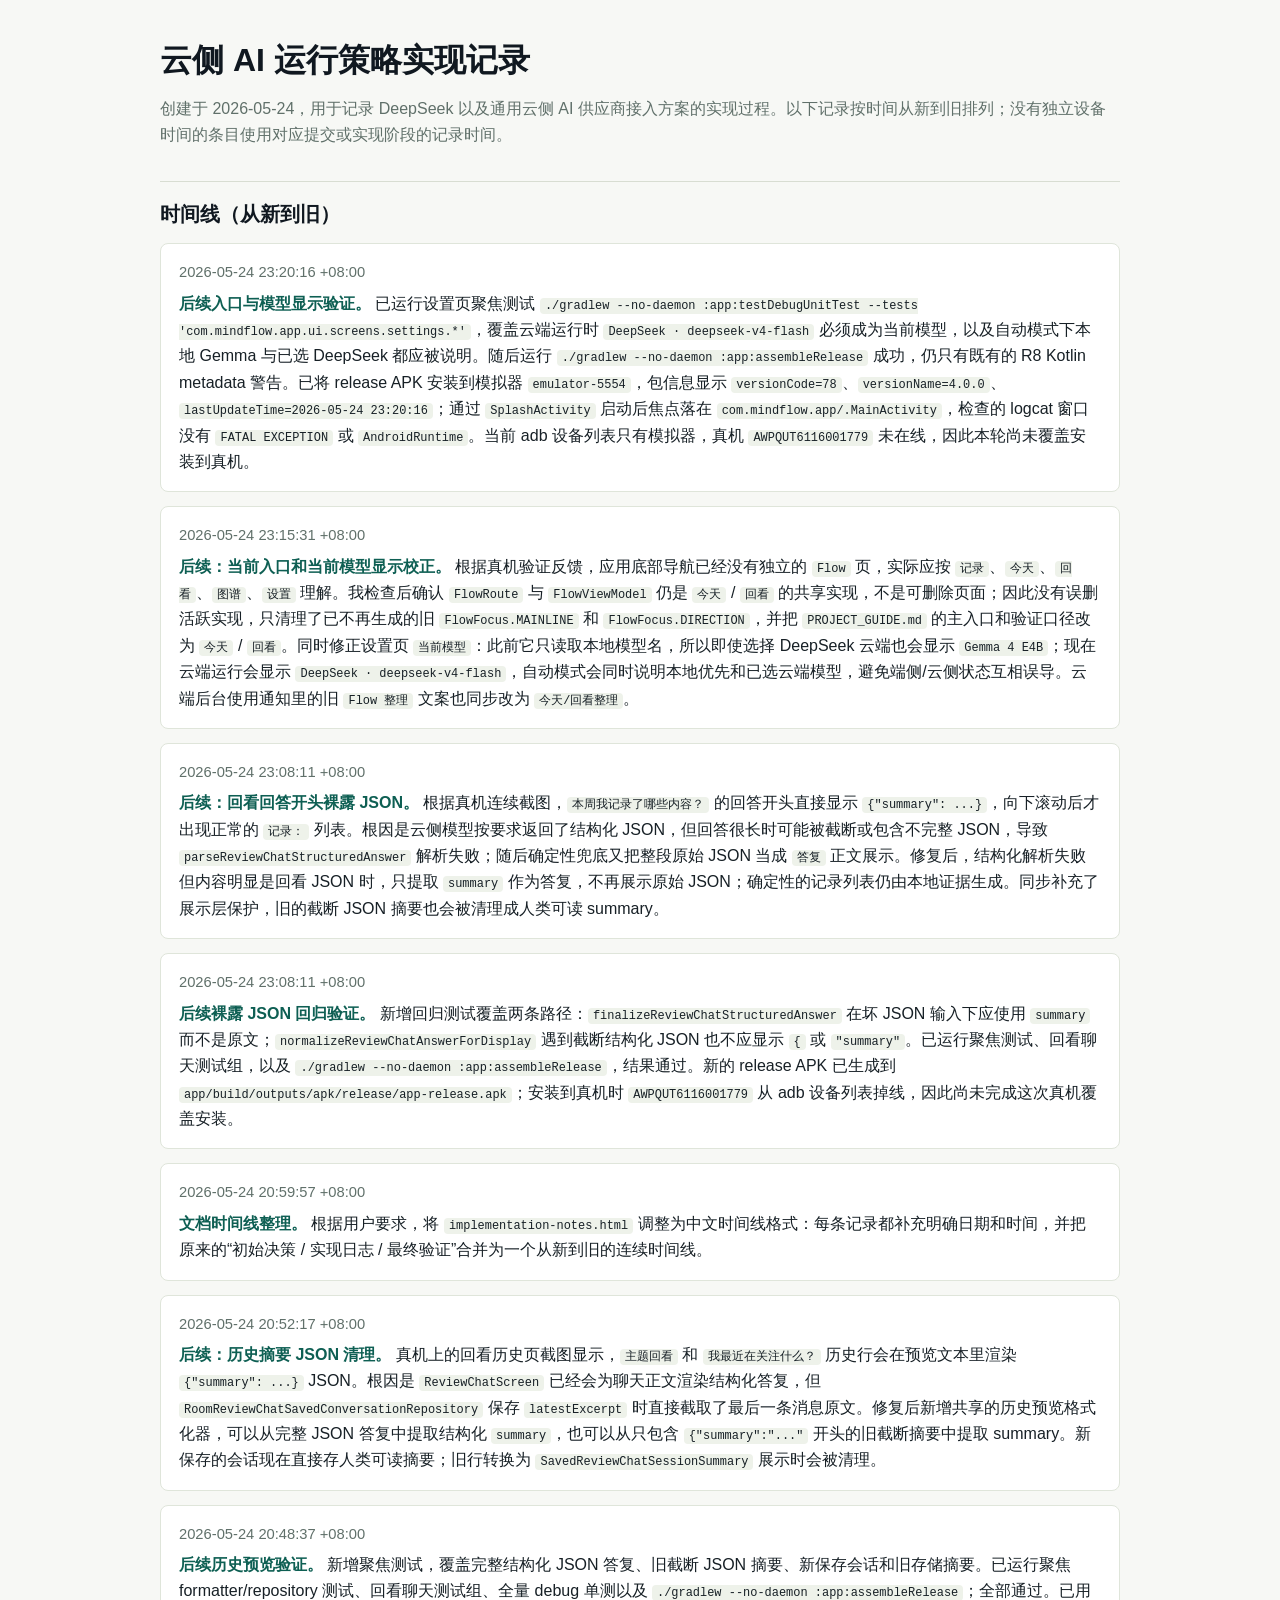
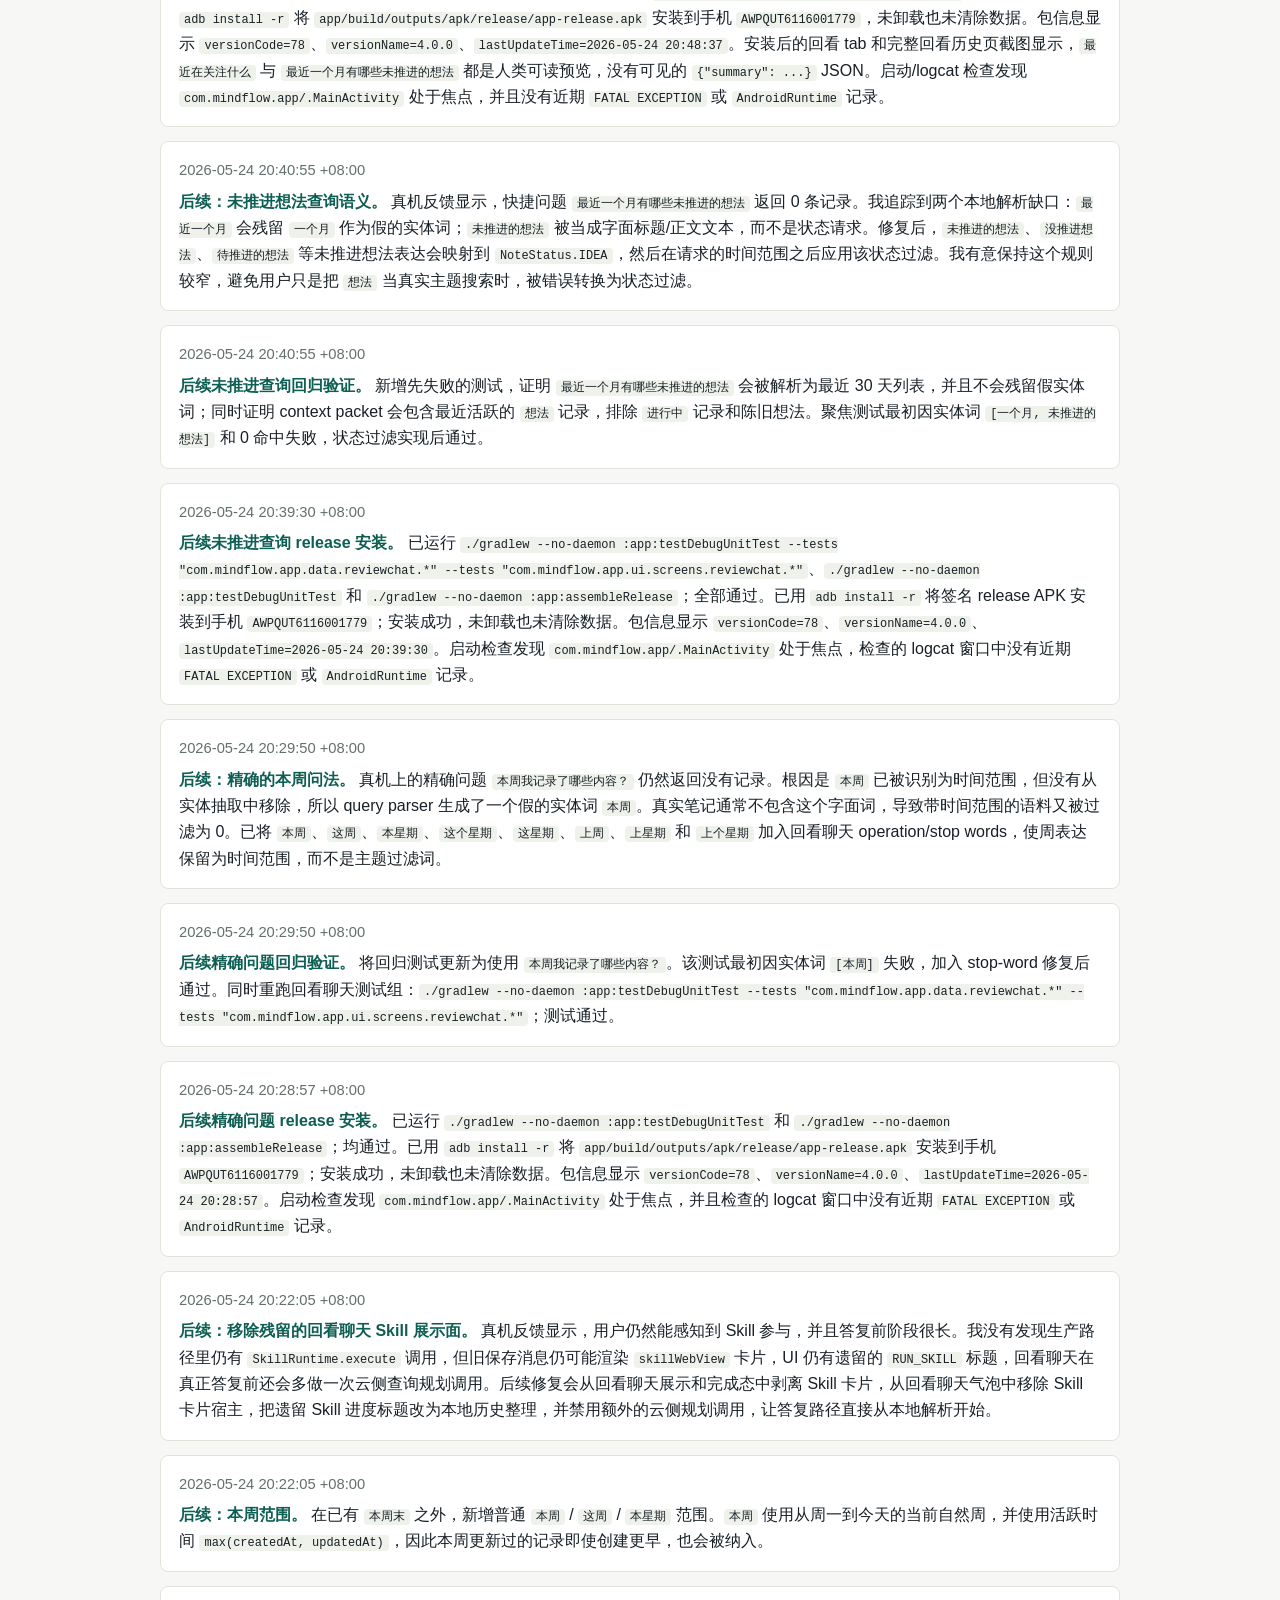
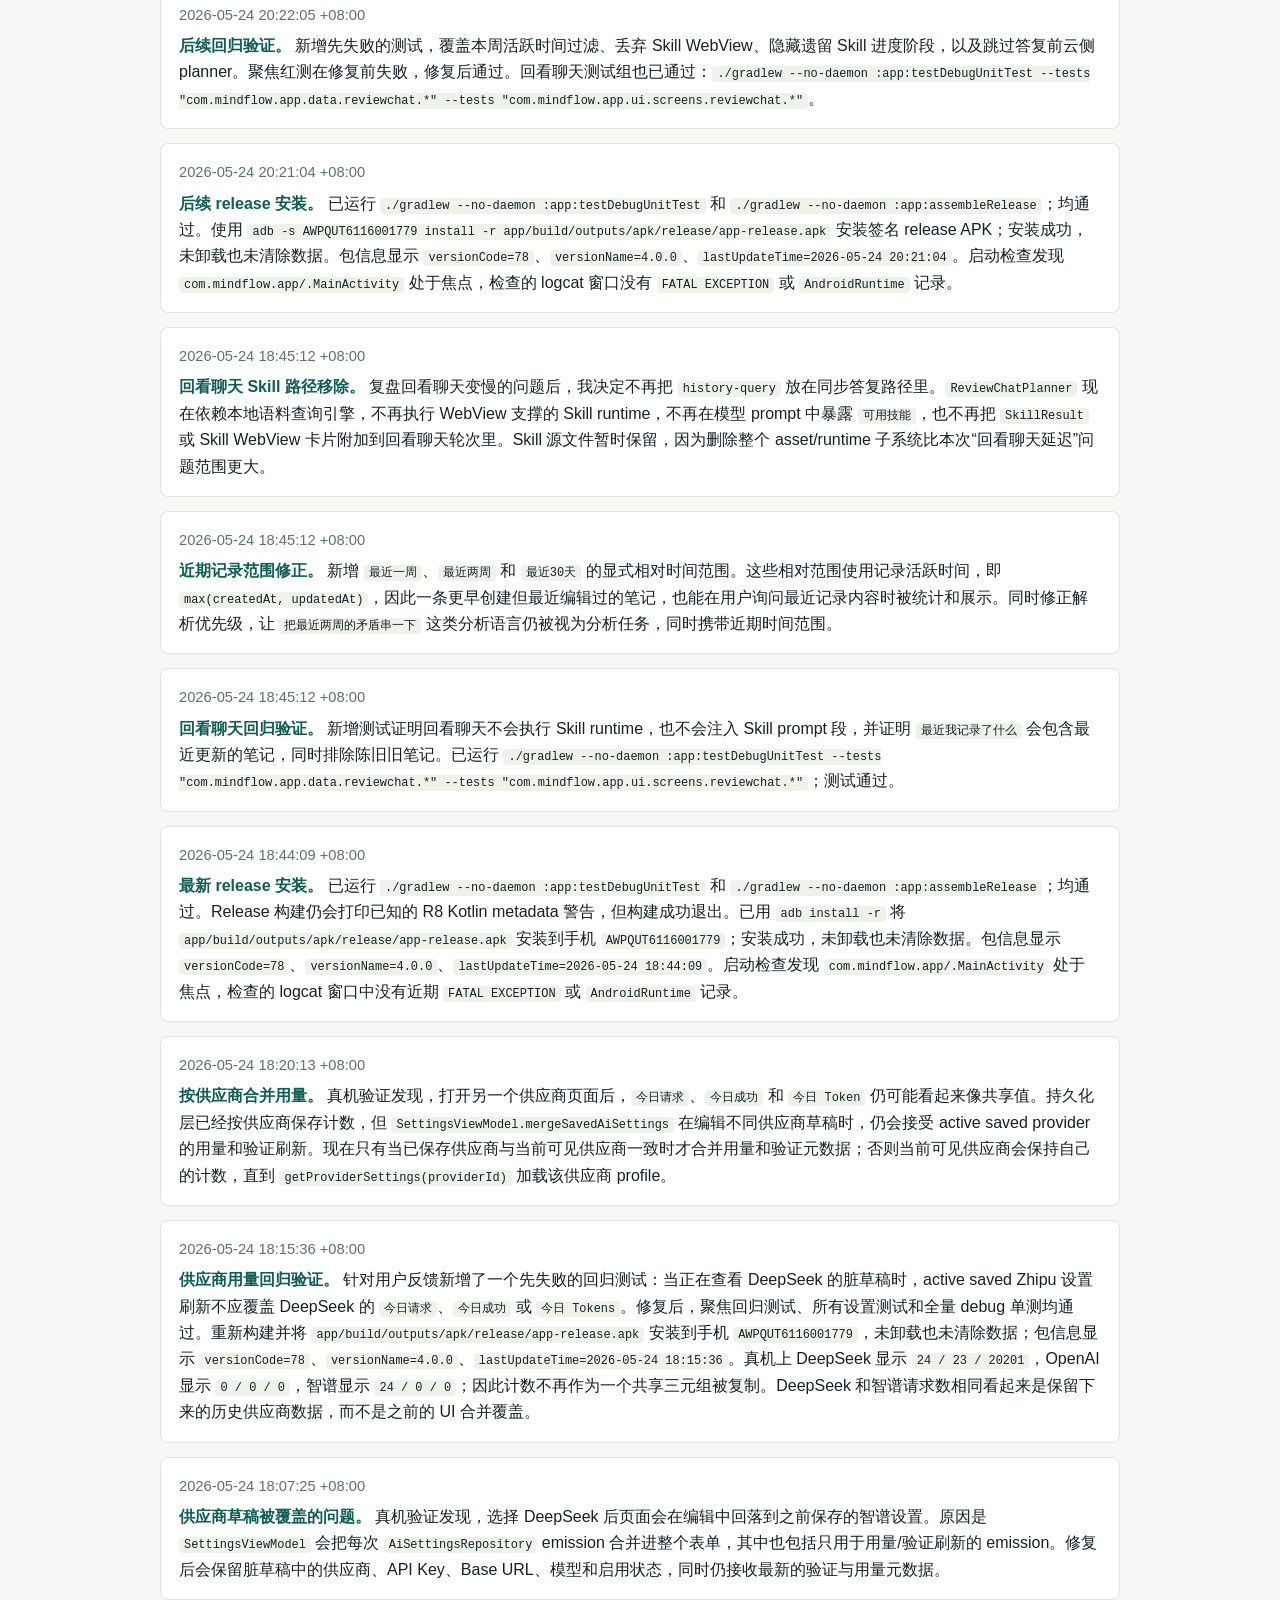
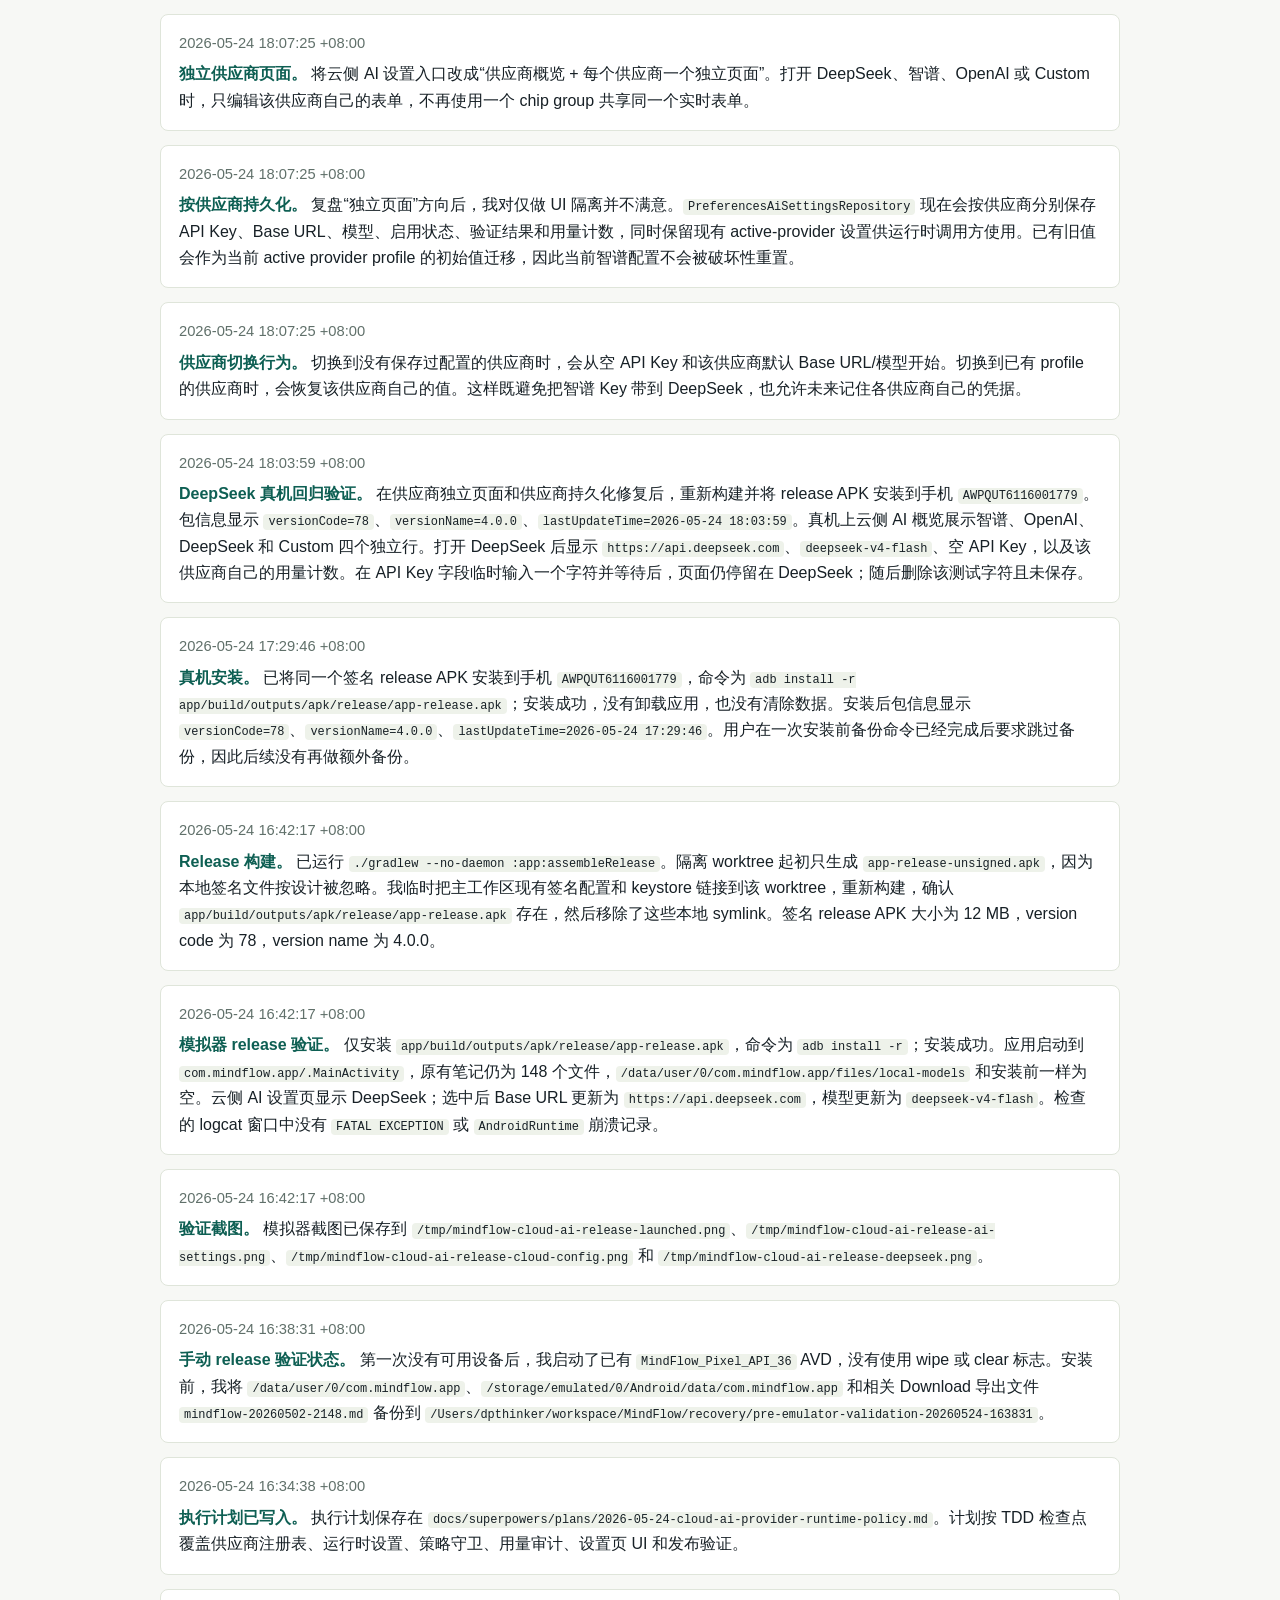
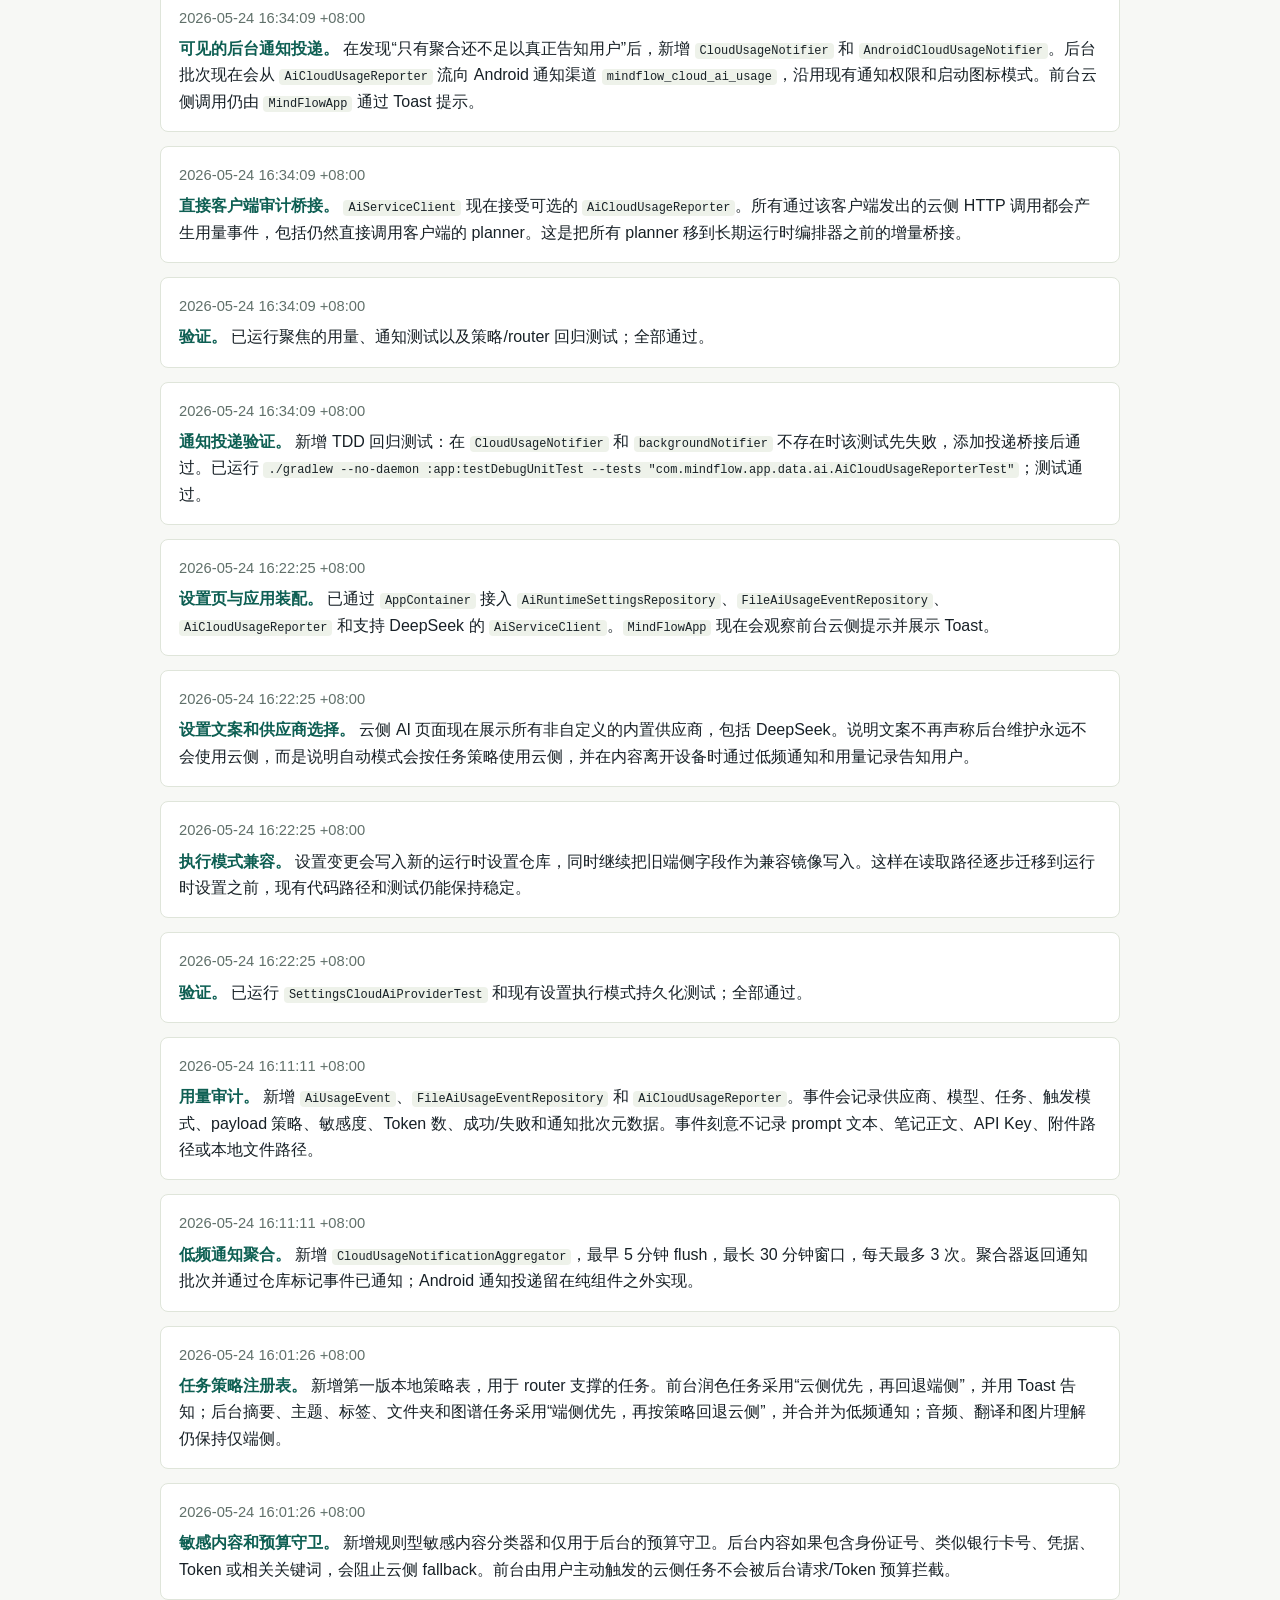
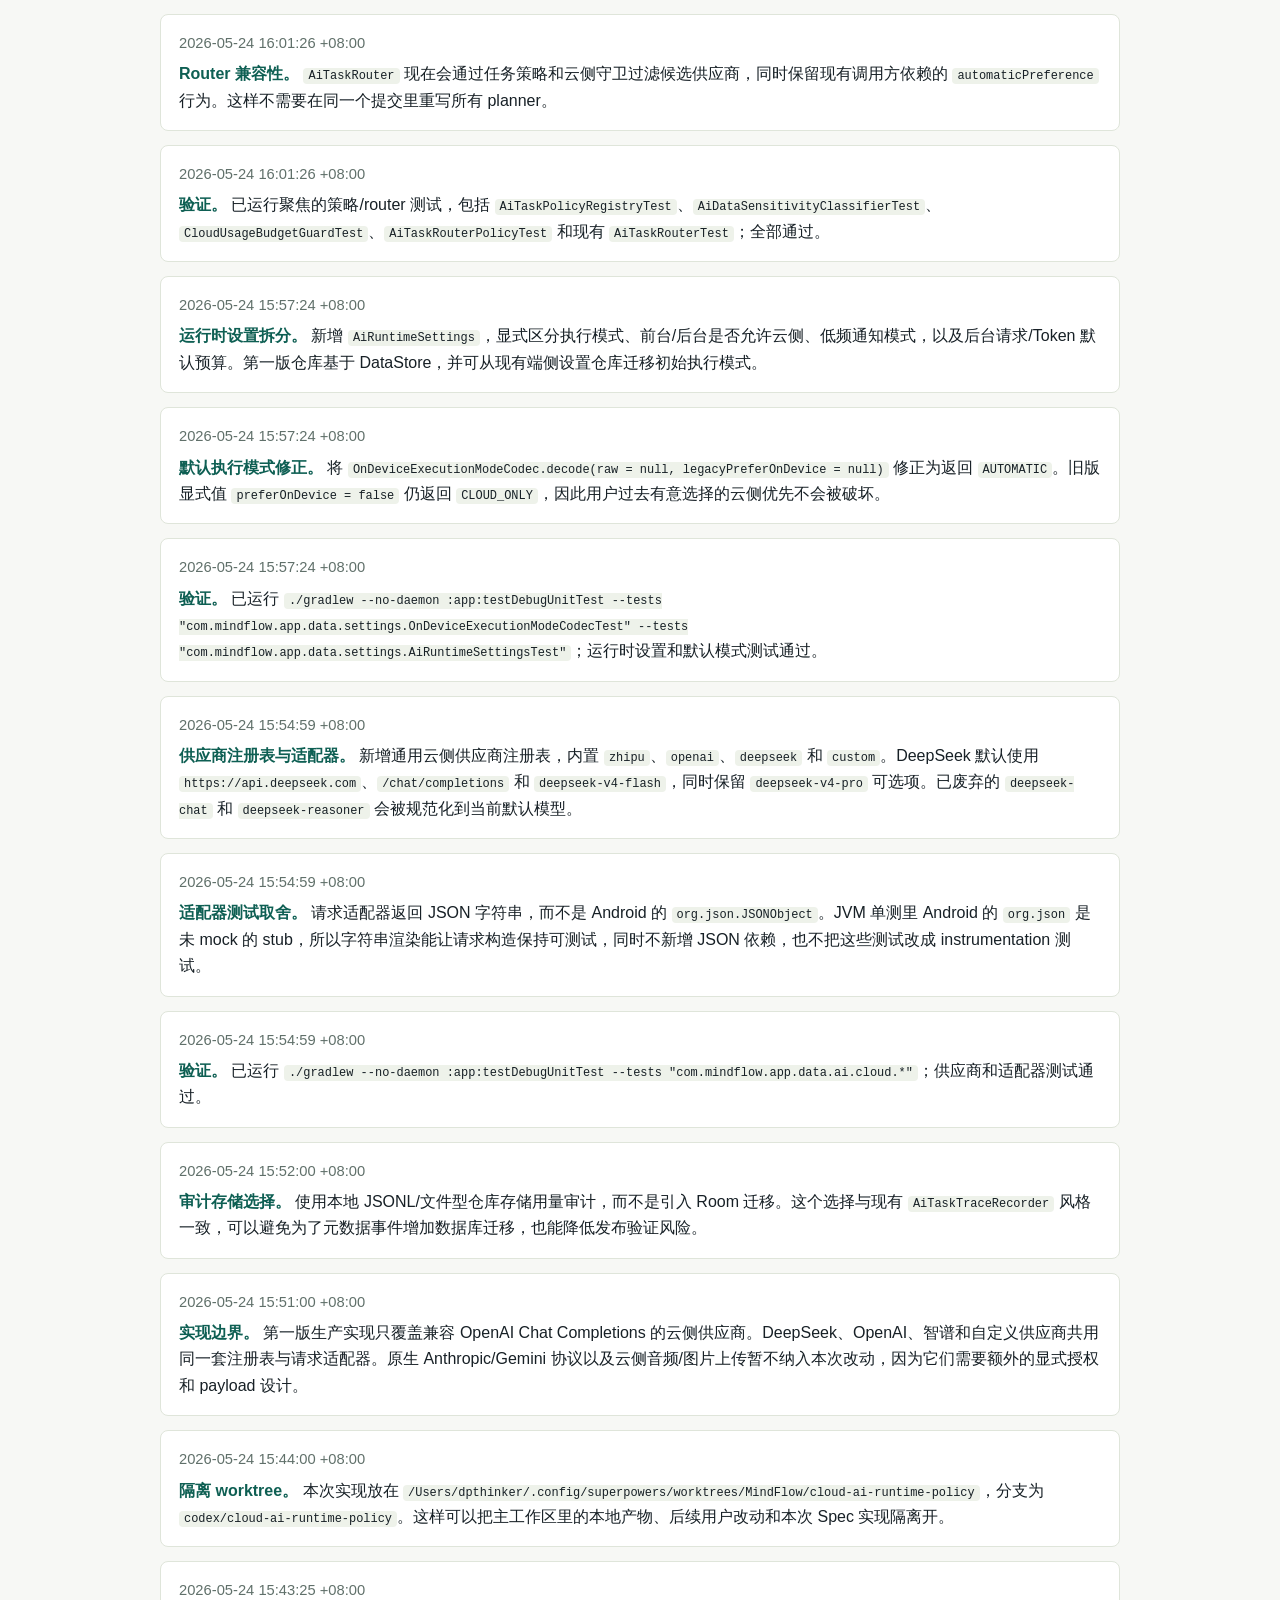
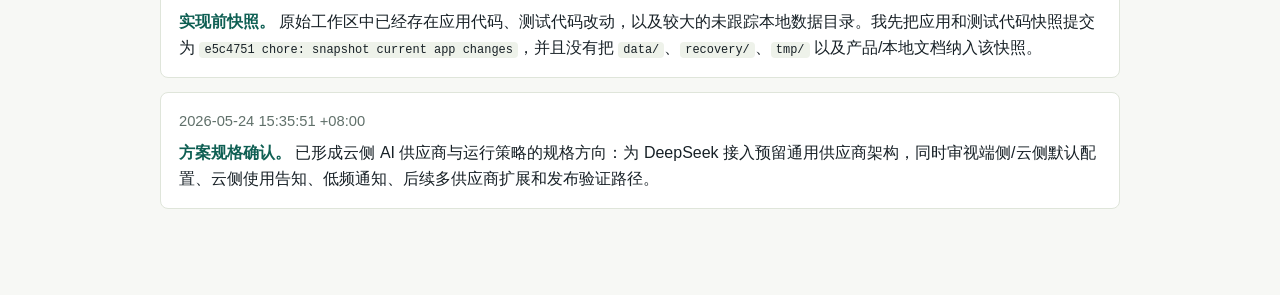
==== commit 06387a89: "feat: implement MindFlow roadmap improvements" ====
--- a/implementation-notes.html
+++ b/implementation-notes.html
@@ -68,6 +68,26 @@
 
     <h2>时间线（从新到旧）</h2>
     <div class="entry">
+      <p class="entry-time"><time datetime="2026-05-24T23:20:16+08:00">2026-05-24 23:20:16 +08:00</time></p>
+      <strong>后续入口与模型显示验证。</strong>
+      已运行设置页聚焦测试 <code>./gradlew --no-daemon :app:testDebugUnitTest --tests 'com.mindflow.app.ui.screens.settings.*'</code>，覆盖云端运行时 <code>DeepSeek · deepseek-v4-flash</code> 必须成为当前模型，以及自动模式下本地 Gemma 与已选 DeepSeek 都应被说明。随后运行 <code>./gradlew --no-daemon :app:assembleRelease</code> 成功，仍只有既有的 R8 Kotlin metadata 警告。已将 release APK 安装到模拟器 <code>emulator-5554</code>，包信息显示 <code>versionCode=78</code>、<code>versionName=4.0.0</code>、<code>lastUpdateTime=2026-05-24 23:20:16</code>；通过 <code>SplashActivity</code> 启动后焦点落在 <code>com.mindflow.app/.MainActivity</code>，检查的 logcat 窗口没有 <code>FATAL EXCEPTION</code> 或 <code>AndroidRuntime</code>。当前 adb 设备列表只有模拟器，真机 <code>AWPQUT6116001779</code> 未在线，因此本轮尚未覆盖安装到真机。
+    </div>
+    <div class="entry">
+      <p class="entry-time"><time datetime="2026-05-24T23:15:31+08:00">2026-05-24 23:15:31 +08:00</time></p>
+      <strong>后续：当前入口和当前模型显示校正。</strong>
+      根据真机验证反馈，应用底部导航已经没有独立的 <code>Flow</code> 页，实际应按 <code>记录</code>、<code>今天</code>、<code>回看</code>、<code>图谱</code>、<code>设置</code> 理解。我检查后确认 <code>FlowRoute</code> 与 <code>FlowViewModel</code> 仍是 <code>今天</code> / <code>回看</code> 的共享实现，不是可删除页面；因此没有误删活跃实现，只清理了已不再生成的旧 <code>FlowFocus.MAINLINE</code> 和 <code>FlowFocus.DIRECTION</code>，并把 <code>PROJECT_GUIDE.md</code> 的主入口和验证口径改为 <code>今天</code> / <code>回看</code>。同时修正设置页 <code>当前模型</code>：此前它只读取本地模型名，所以即使选择 DeepSeek 云端也会显示 <code>Gemma 4 E4B</code>；现在云端运行会显示 <code>DeepSeek · deepseek-v4-flash</code>，自动模式会同时说明本地优先和已选云端模型，避免端侧/云侧状态互相误导。云端后台使用通知里的旧 <code>Flow 整理</code> 文案也同步改为 <code>今天/回看整理</code>。
+    </div>
+    <div class="entry">
+      <p class="entry-time"><time datetime="2026-05-24T23:08:11+08:00">2026-05-24 23:08:11 +08:00</time></p>
+      <strong>后续：回看回答开头裸露 JSON。</strong>
+      根据真机连续截图，<code>本周我记录了哪些内容？</code> 的回答开头直接显示 <code>{"summary": ...}</code>，向下滚动后才出现正常的 <code>记录：</code> 列表。根因是云侧模型按要求返回了结构化 JSON，但回答很长时可能被截断或包含不完整 JSON，导致 <code>parseReviewChatStructuredAnswer</code> 解析失败；随后确定性兜底又把整段原始 JSON 当成 <code>答复</code> 正文展示。修复后，结构化解析失败但内容明显是回看 JSON 时，只提取 <code>summary</code> 作为答复，不再展示原始 JSON；确定性的记录列表仍由本地证据生成。同步补充了展示层保护，旧的截断 JSON 摘要也会被清理成人类可读 summary。
+    </div>
+    <div class="entry">
+      <p class="entry-time"><time datetime="2026-05-24T23:08:11+08:00">2026-05-24 23:08:11 +08:00</time></p>
+      <strong>后续裸露 JSON 回归验证。</strong>
+      新增回归测试覆盖两条路径：<code>finalizeReviewChatStructuredAnswer</code> 在坏 JSON 输入下应使用 <code>summary</code> 而不是原文；<code>normalizeReviewChatAnswerForDisplay</code> 遇到截断结构化 JSON 也不应显示 <code>{</code> 或 <code>"summary"</code>。已运行聚焦测试、回看聊天测试组，以及 <code>./gradlew --no-daemon :app:assembleRelease</code>，结果通过。新的 release APK 已生成到 <code>app/build/outputs/apk/release/app-release.apk</code>；安装到真机时 <code>AWPQUT6116001779</code> 从 adb 设备列表掉线，因此尚未完成这次真机覆盖安装。
+    </div>
+    <div class="entry">
       <p class="entry-time"><time datetime="2026-05-24T20:59:57+08:00">2026-05-24 20:59:57 +08:00</time></p>
       <strong>文档时间线整理。</strong>
       根据用户要求，将 <code>implementation-notes.html</code> 调整为中文时间线格式：每条记录都补充明确日期和时间，并把原来的“初始决策 / 实现日志 / 最终验证”合并为一个从新到旧的连续时间线。
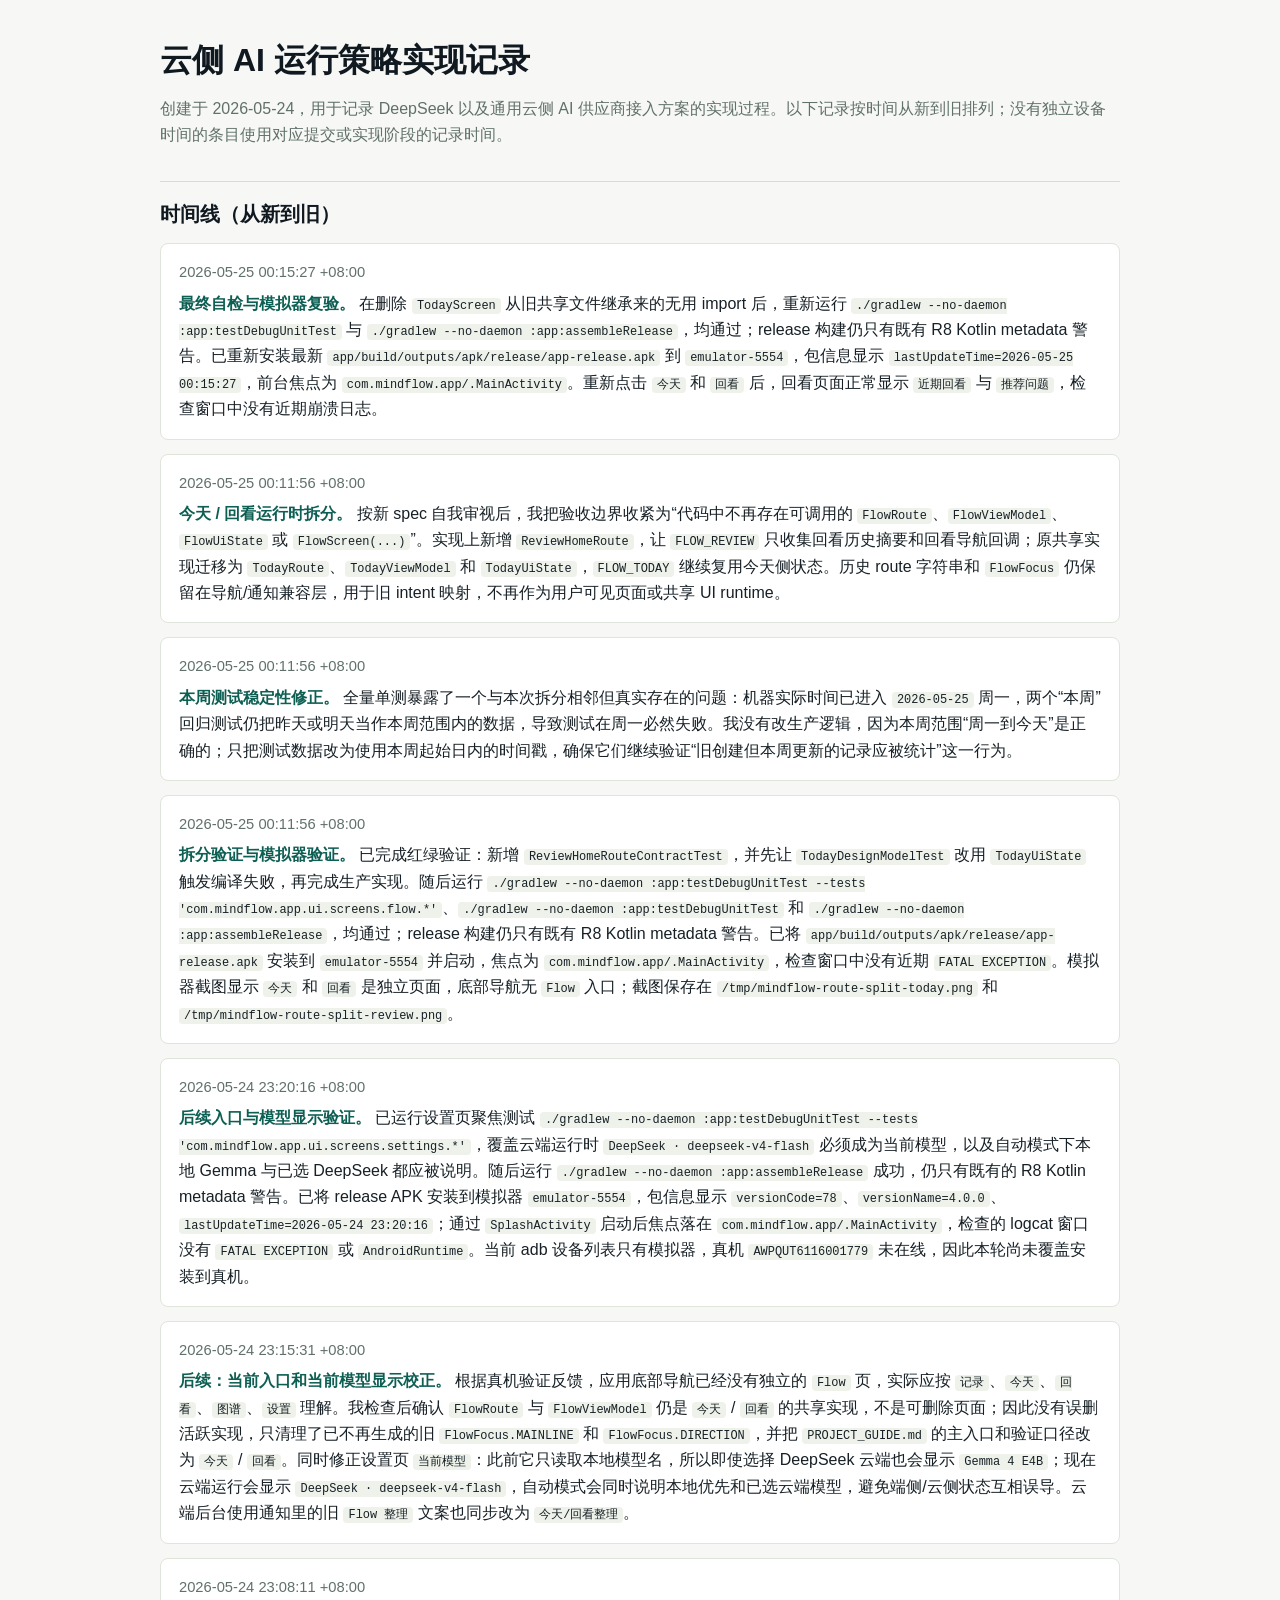
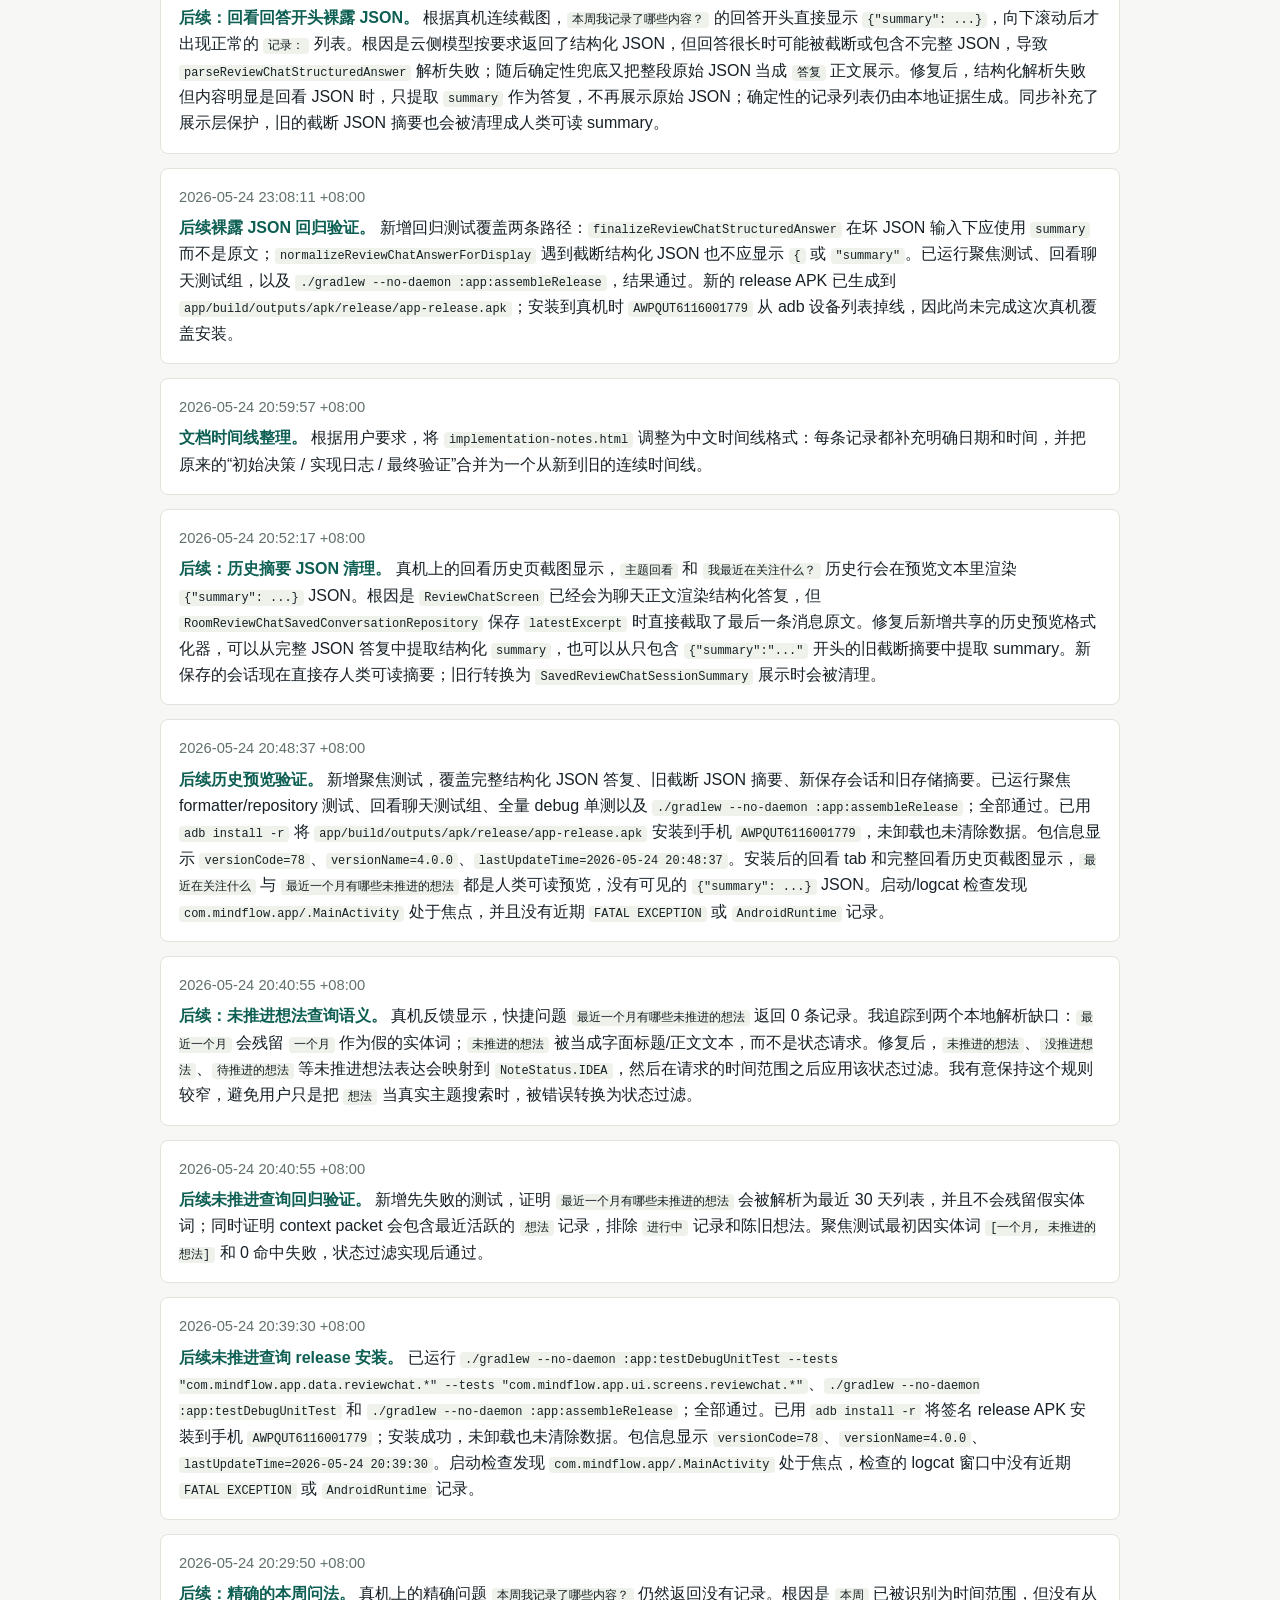
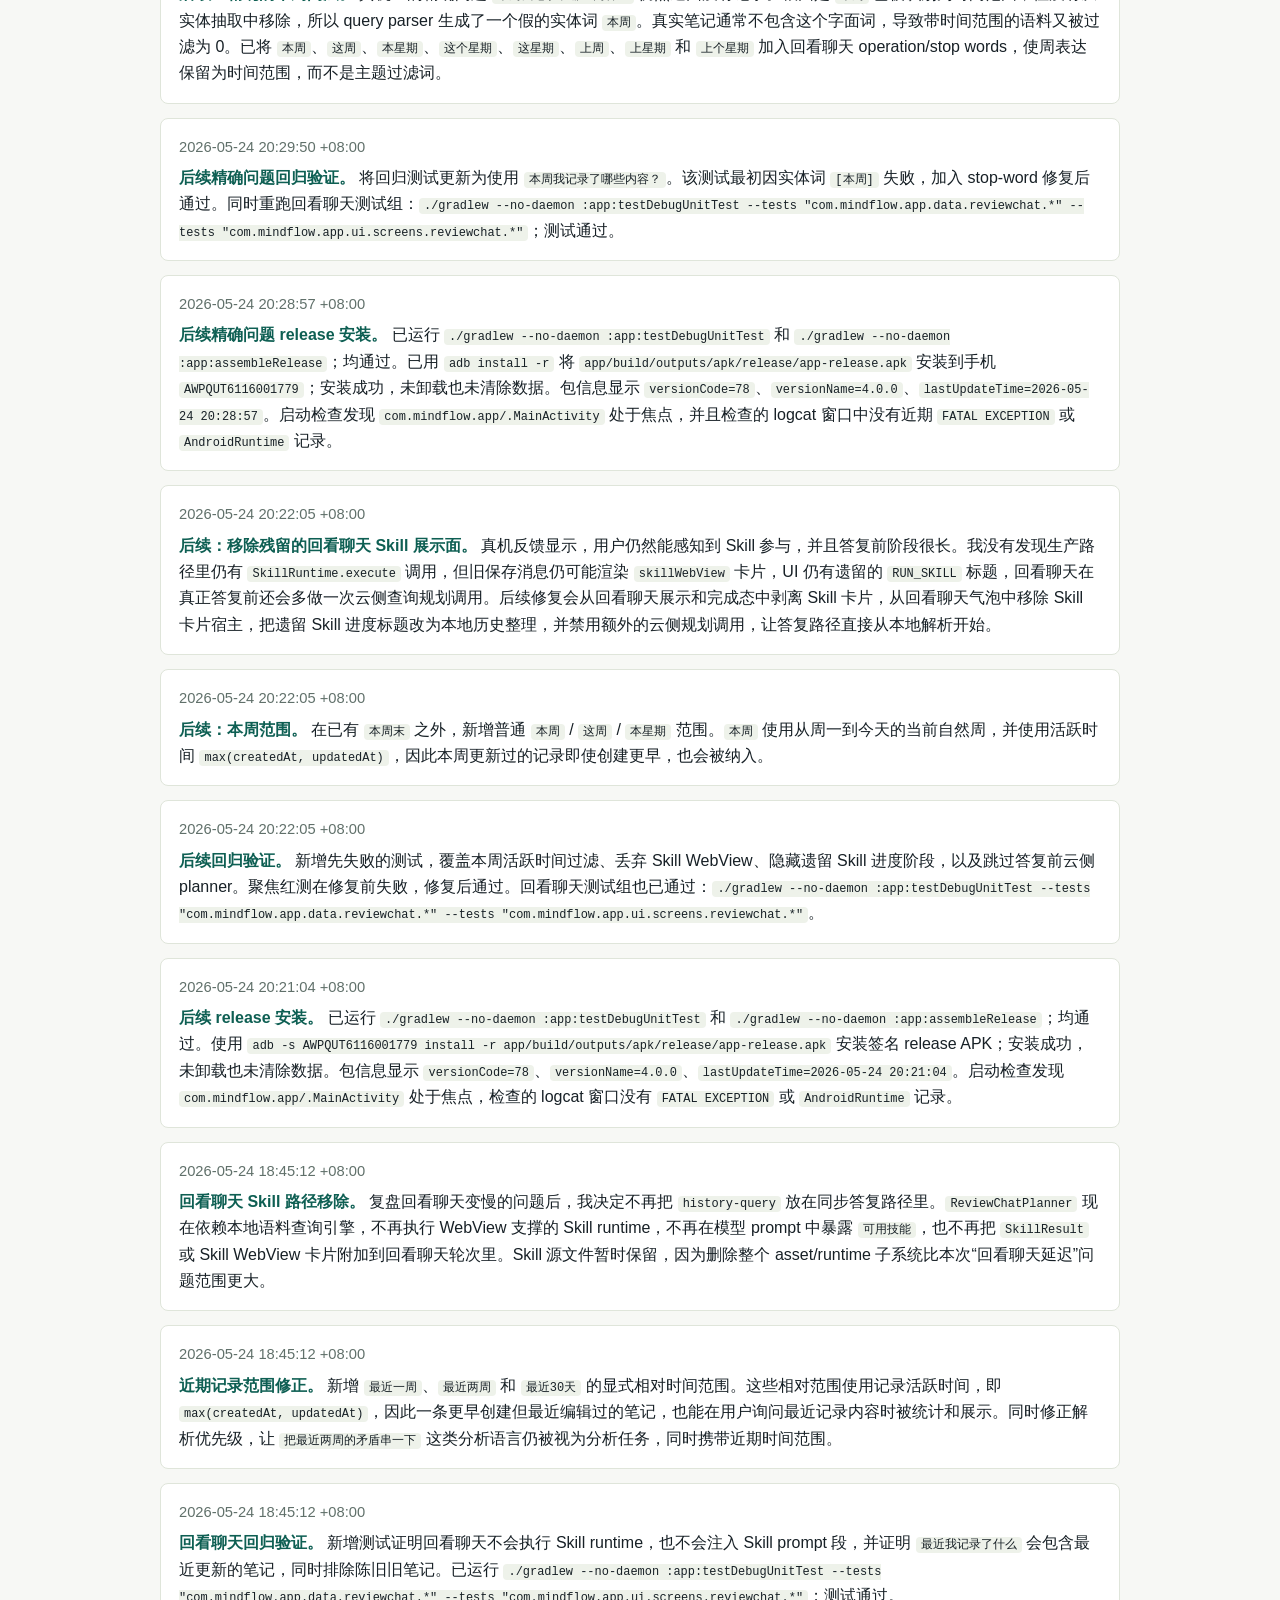
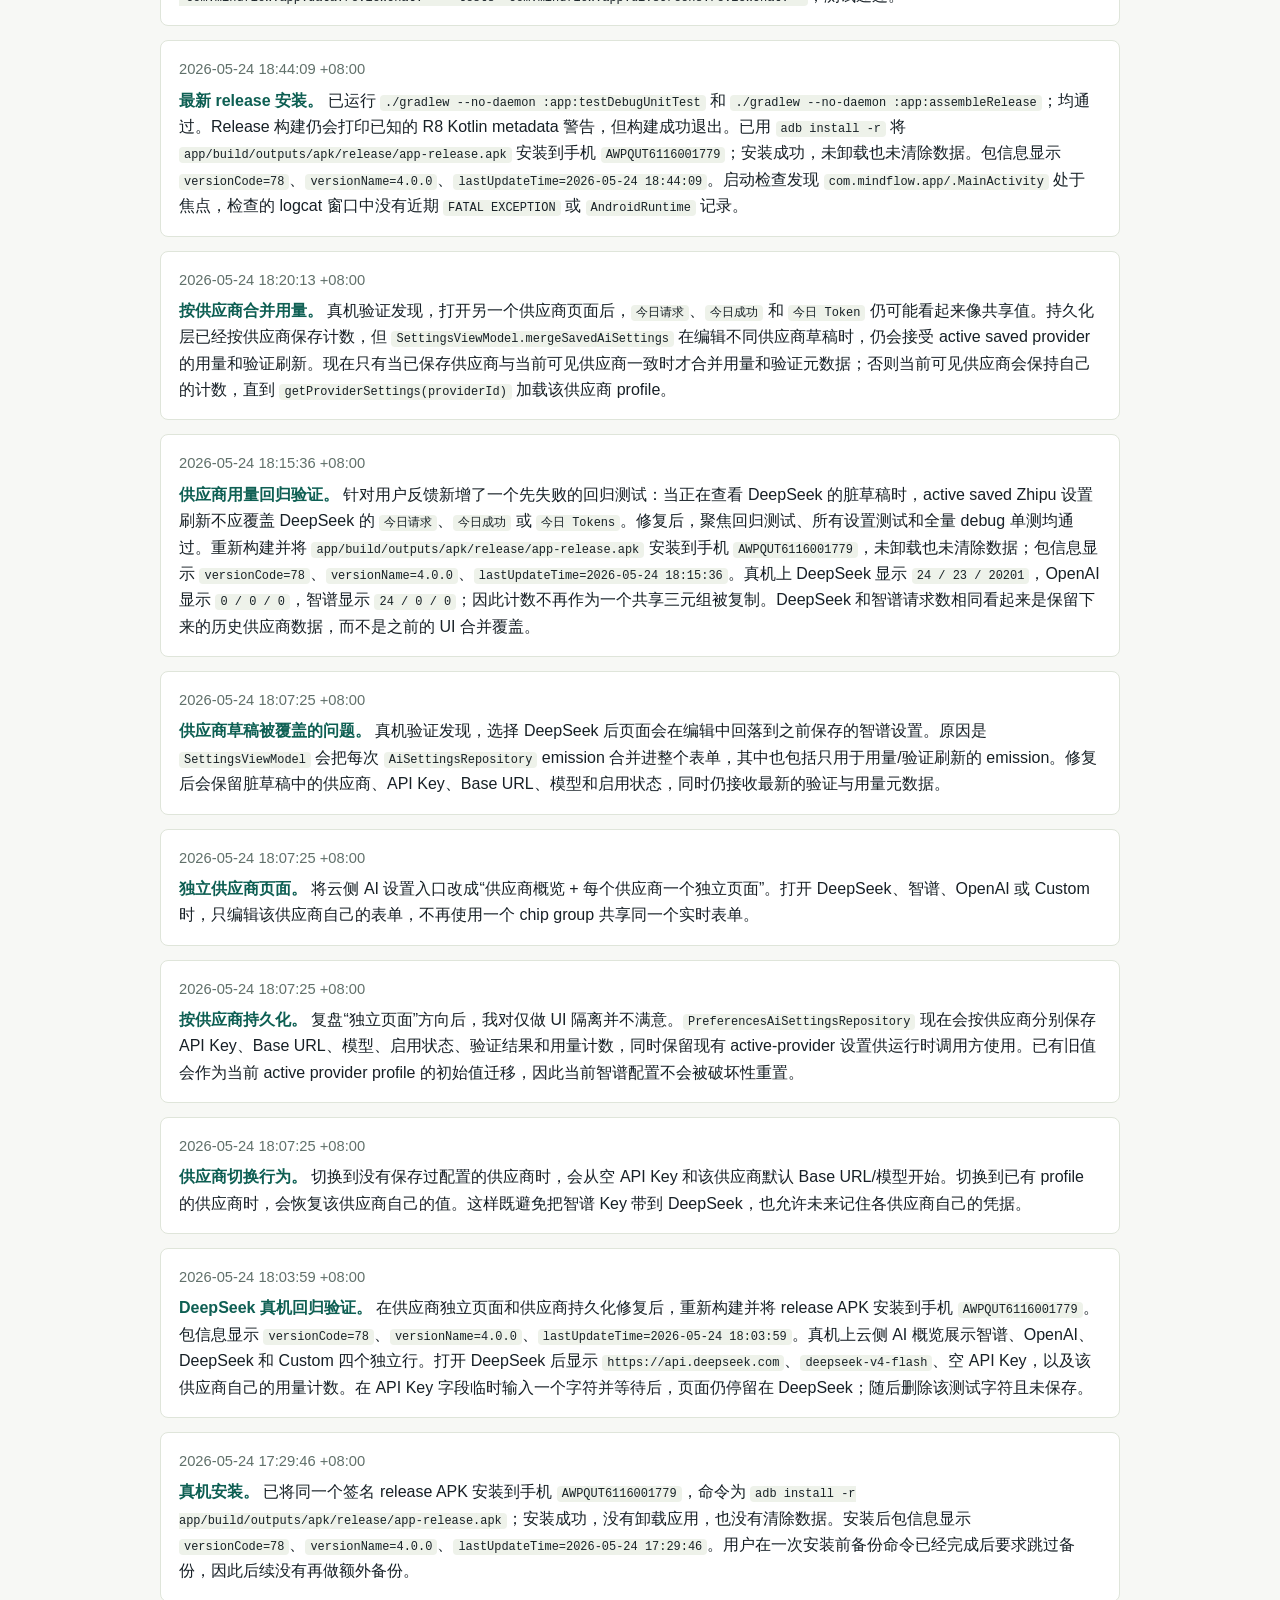
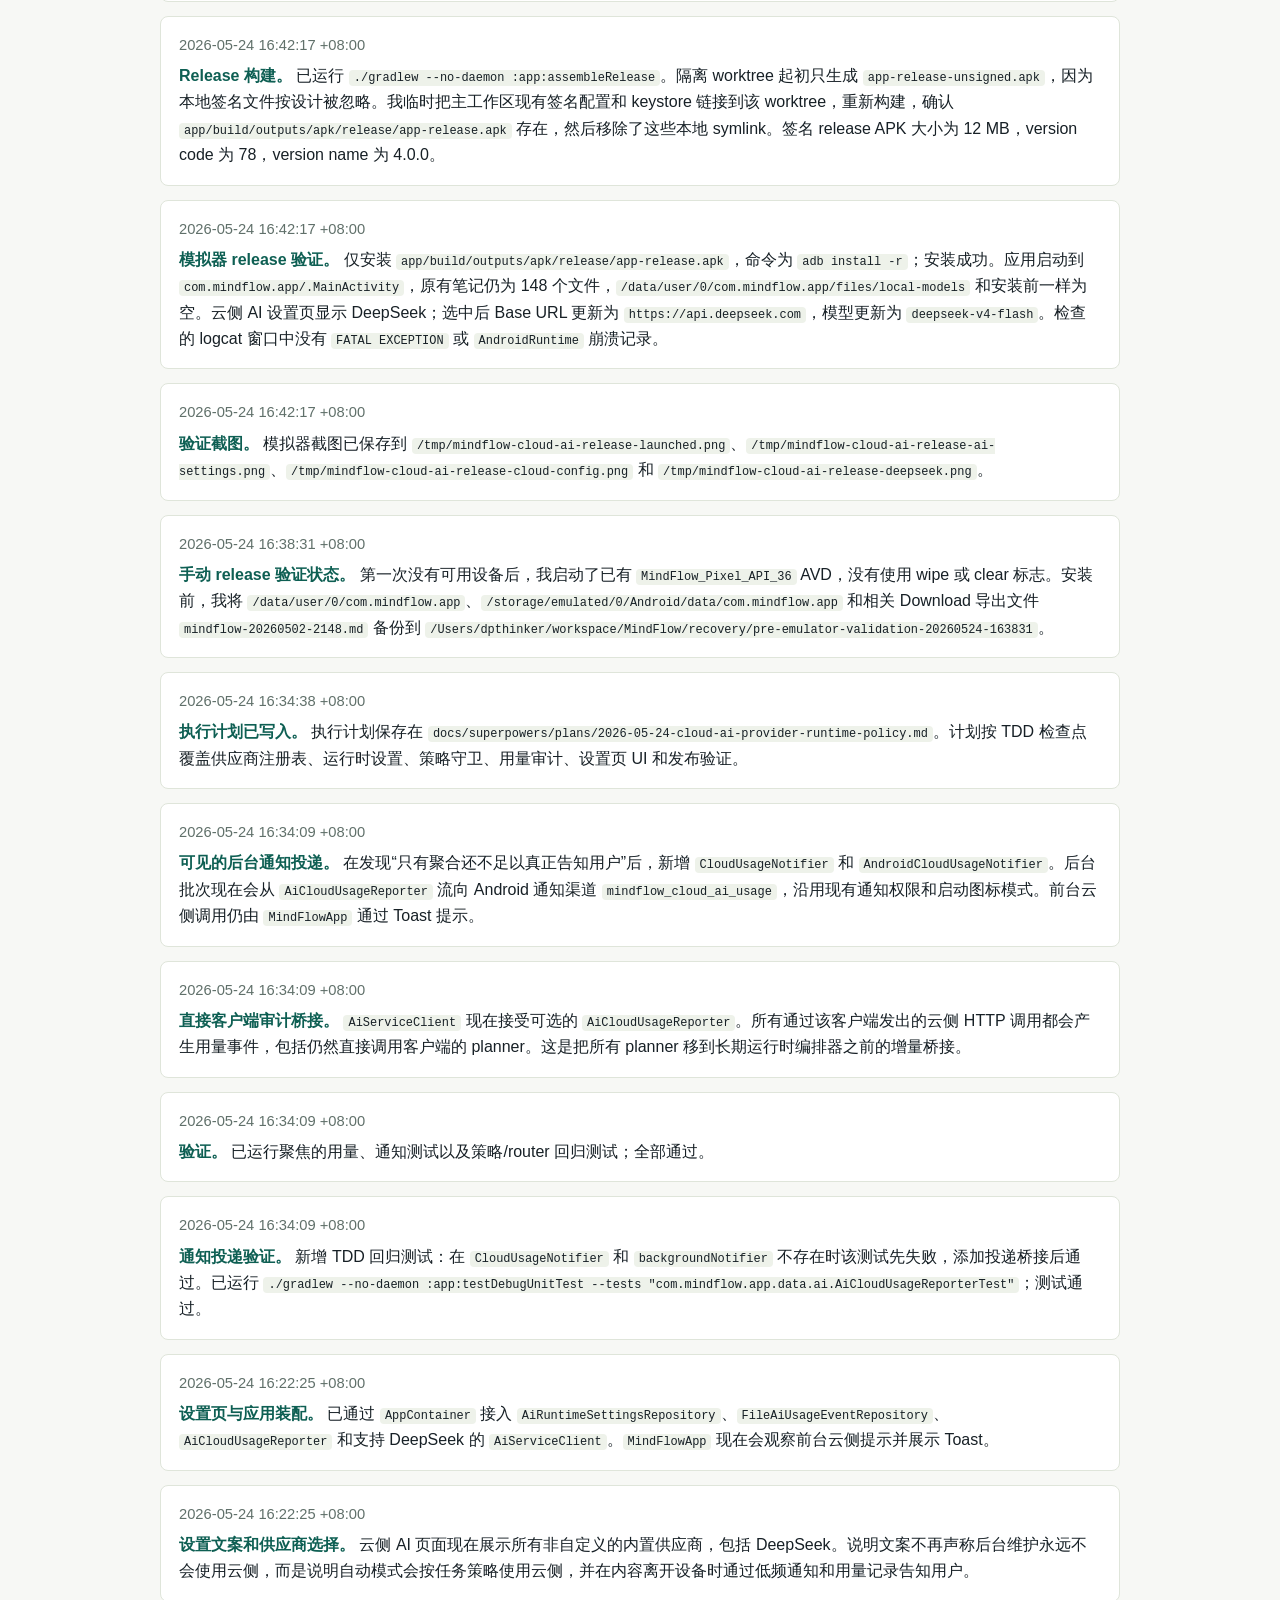
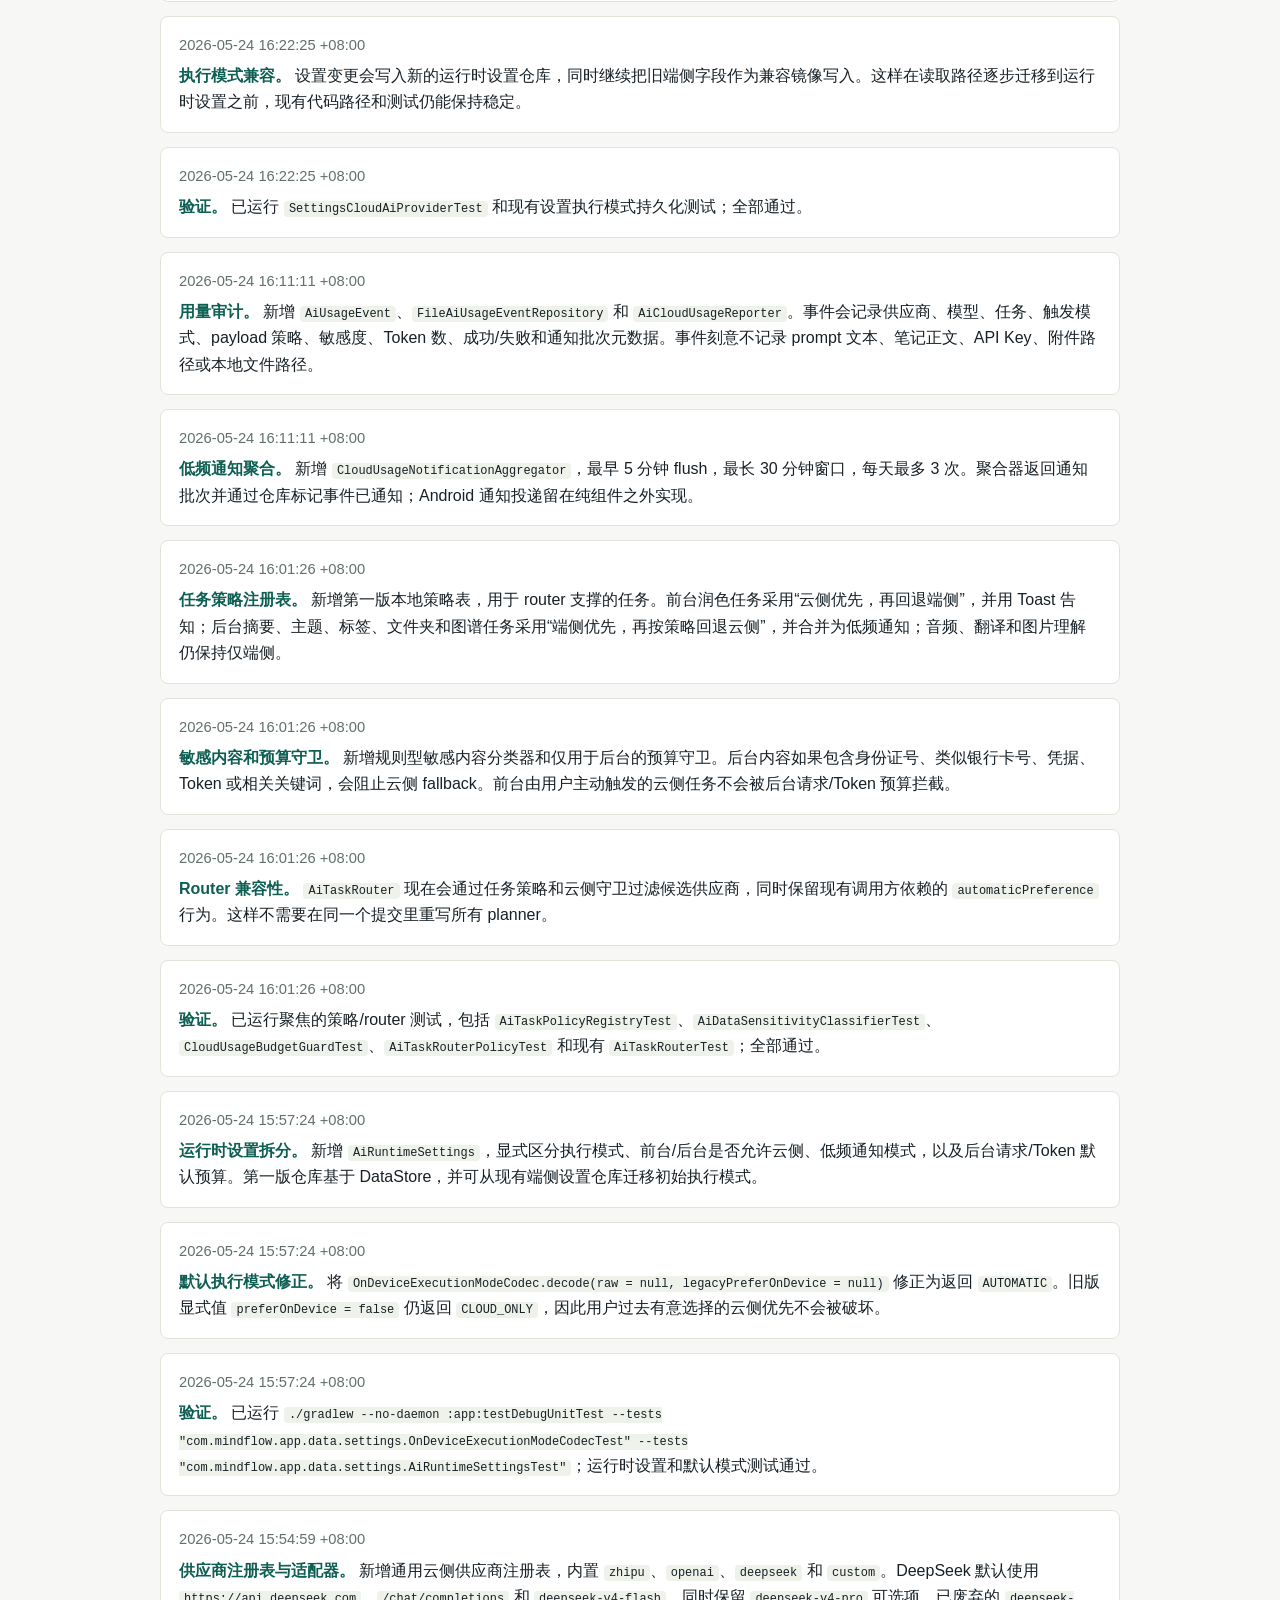
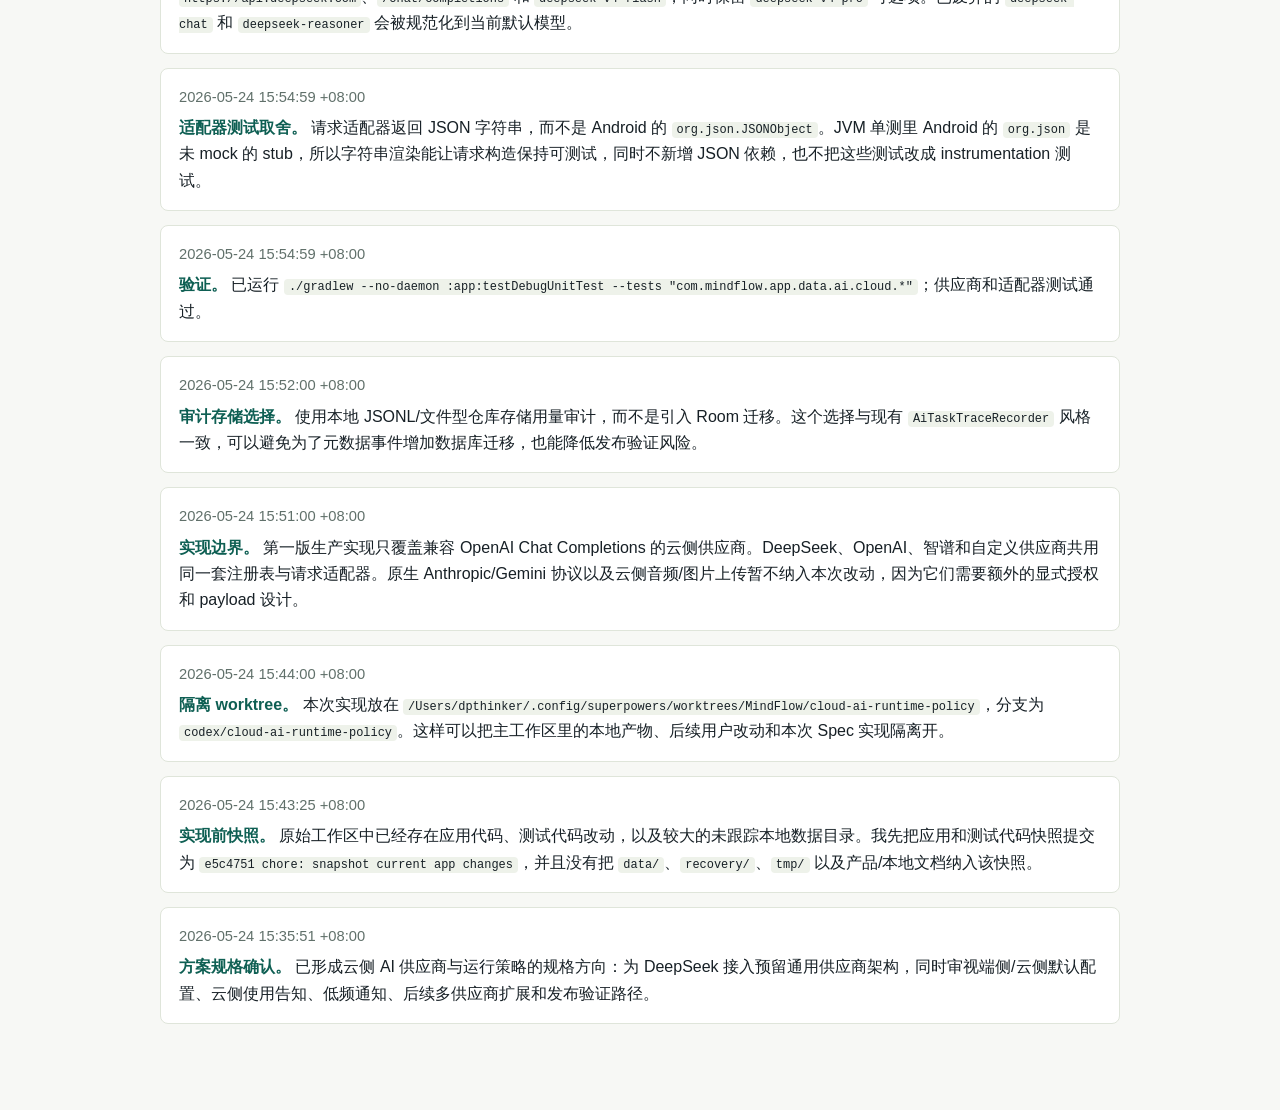
==== commit 2e046790: "feat: split today and review routes" ====
--- a/implementation-notes.html
+++ b/implementation-notes.html
@@ -68,6 +68,26 @@
 
     <h2>时间线（从新到旧）</h2>
     <div class="entry">
+      <p class="entry-time"><time datetime="2026-05-25T00:15:27+08:00">2026-05-25 00:15:27 +08:00</time></p>
+      <strong>最终自检与模拟器复验。</strong>
+      在删除 <code>TodayScreen</code> 从旧共享文件继承来的无用 import 后，重新运行 <code>./gradlew --no-daemon :app:testDebugUnitTest</code> 与 <code>./gradlew --no-daemon :app:assembleRelease</code>，均通过；release 构建仍只有既有 R8 Kotlin metadata 警告。已重新安装最新 <code>app/build/outputs/apk/release/app-release.apk</code> 到 <code>emulator-5554</code>，包信息显示 <code>lastUpdateTime=2026-05-25 00:15:27</code>，前台焦点为 <code>com.mindflow.app/.MainActivity</code>。重新点击 <code>今天</code> 和 <code>回看</code> 后，回看页面正常显示 <code>近期回看</code> 与 <code>推荐问题</code>，检查窗口中没有近期崩溃日志。
+    </div>
+    <div class="entry">
+      <p class="entry-time"><time datetime="2026-05-25T00:11:56+08:00">2026-05-25 00:11:56 +08:00</time></p>
+      <strong>今天 / 回看运行时拆分。</strong>
+      按新 spec 自我审视后，我把验收边界收紧为“代码中不再存在可调用的 <code>FlowRoute</code>、<code>FlowViewModel</code>、<code>FlowUiState</code> 或 <code>FlowScreen(...)</code>”。实现上新增 <code>ReviewHomeRoute</code>，让 <code>FLOW_REVIEW</code> 只收集回看历史摘要和回看导航回调；原共享实现迁移为 <code>TodayRoute</code>、<code>TodayViewModel</code> 和 <code>TodayUiState</code>，<code>FLOW_TODAY</code> 继续复用今天侧状态。历史 route 字符串和 <code>FlowFocus</code> 仍保留在导航/通知兼容层，用于旧 intent 映射，不再作为用户可见页面或共享 UI runtime。
+    </div>
+    <div class="entry">
+      <p class="entry-time"><time datetime="2026-05-25T00:11:56+08:00">2026-05-25 00:11:56 +08:00</time></p>
+      <strong>本周测试稳定性修正。</strong>
+      全量单测暴露了一个与本次拆分相邻但真实存在的问题：机器实际时间已进入 <code>2026-05-25</code> 周一，两个“本周”回归测试仍把昨天或明天当作本周范围内的数据，导致测试在周一必然失败。我没有改生产逻辑，因为本周范围“周一到今天”是正确的；只把测试数据改为使用本周起始日内的时间戳，确保它们继续验证“旧创建但本周更新的记录应被统计”这一行为。
+    </div>
+    <div class="entry">
+      <p class="entry-time"><time datetime="2026-05-25T00:11:56+08:00">2026-05-25 00:11:56 +08:00</time></p>
+      <strong>拆分验证与模拟器验证。</strong>
+      已完成红绿验证：新增 <code>ReviewHomeRouteContractTest</code>，并先让 <code>TodayDesignModelTest</code> 改用 <code>TodayUiState</code> 触发编译失败，再完成生产实现。随后运行 <code>./gradlew --no-daemon :app:testDebugUnitTest --tests 'com.mindflow.app.ui.screens.flow.*'</code>、<code>./gradlew --no-daemon :app:testDebugUnitTest</code> 和 <code>./gradlew --no-daemon :app:assembleRelease</code>，均通过；release 构建仍只有既有 R8 Kotlin metadata 警告。已将 <code>app/build/outputs/apk/release/app-release.apk</code> 安装到 <code>emulator-5554</code> 并启动，焦点为 <code>com.mindflow.app/.MainActivity</code>，检查窗口中没有近期 <code>FATAL EXCEPTION</code>。模拟器截图显示 <code>今天</code> 和 <code>回看</code> 是独立页面，底部导航无 <code>Flow</code> 入口；截图保存在 <code>/tmp/mindflow-route-split-today.png</code> 和 <code>/tmp/mindflow-route-split-review.png</code>。
+    </div>
+    <div class="entry">
       <p class="entry-time"><time datetime="2026-05-24T23:20:16+08:00">2026-05-24 23:20:16 +08:00</time></p>
       <strong>后续入口与模型显示验证。</strong>
       已运行设置页聚焦测试 <code>./gradlew --no-daemon :app:testDebugUnitTest --tests 'com.mindflow.app.ui.screens.settings.*'</code>，覆盖云端运行时 <code>DeepSeek · deepseek-v4-flash</code> 必须成为当前模型，以及自动模式下本地 Gemma 与已选 DeepSeek 都应被说明。随后运行 <code>./gradlew --no-daemon :app:assembleRelease</code> 成功，仍只有既有的 R8 Kotlin metadata 警告。已将 release APK 安装到模拟器 <code>emulator-5554</code>，包信息显示 <code>versionCode=78</code>、<code>versionName=4.0.0</code>、<code>lastUpdateTime=2026-05-24 23:20:16</code>；通过 <code>SplashActivity</code> 启动后焦点落在 <code>com.mindflow.app/.MainActivity</code>，检查的 logcat 窗口没有 <code>FATAL EXCEPTION</code> 或 <code>AndroidRuntime</code>。当前 adb 设备列表只有模拟器，真机 <code>AWPQUT6116001779</code> 未在线，因此本轮尚未覆盖安装到真机。
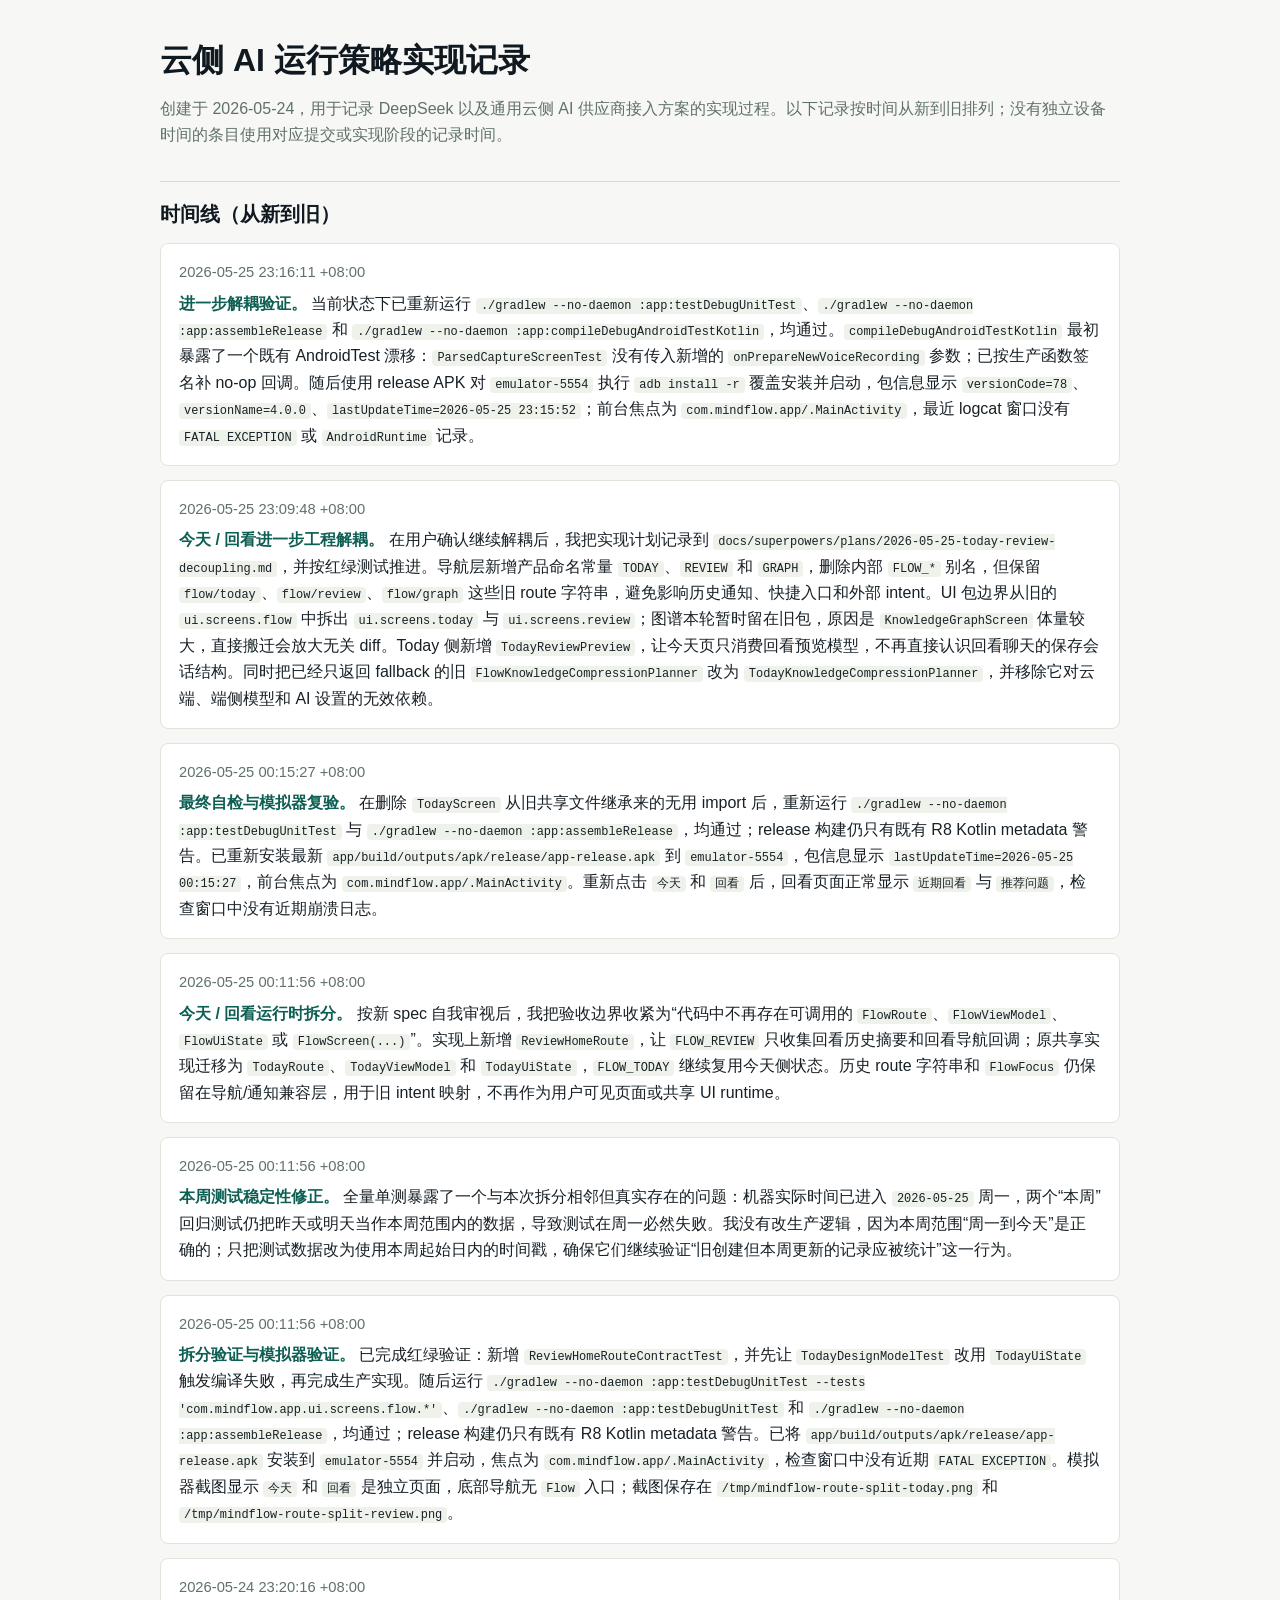
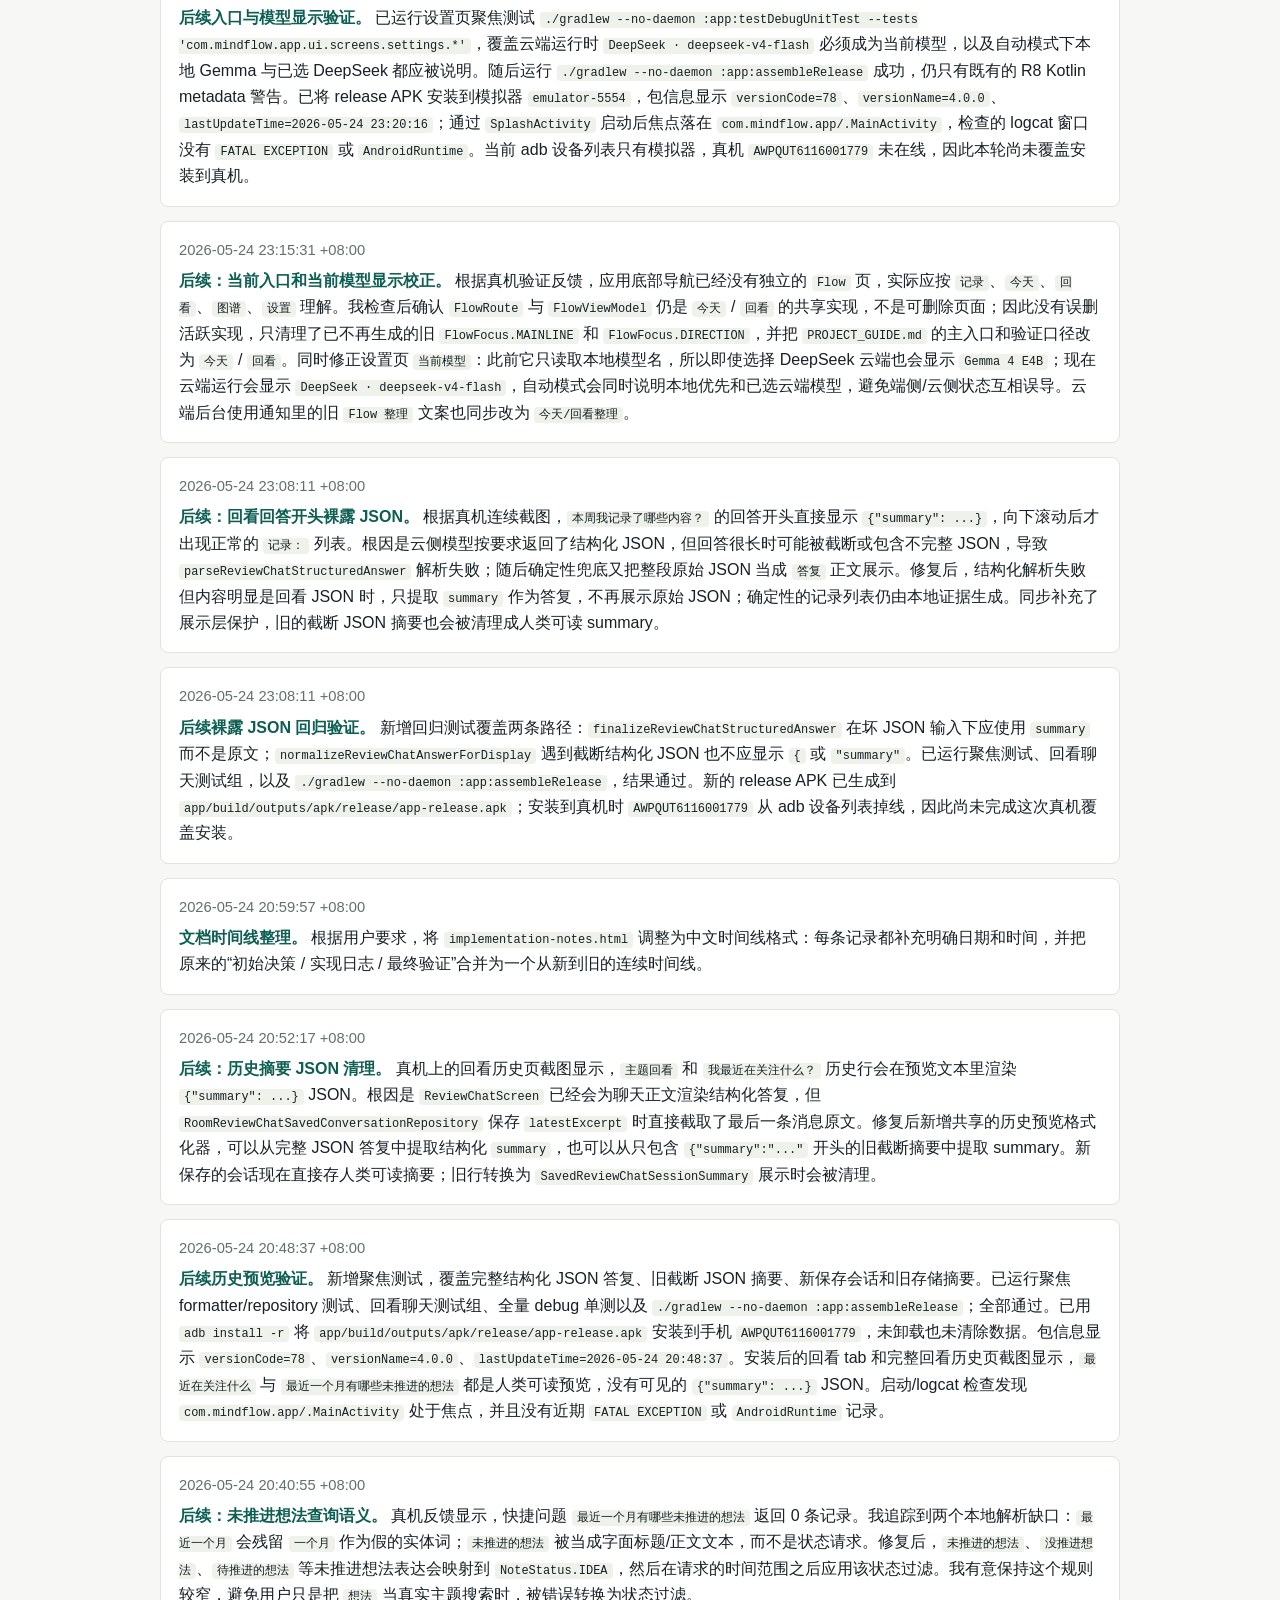
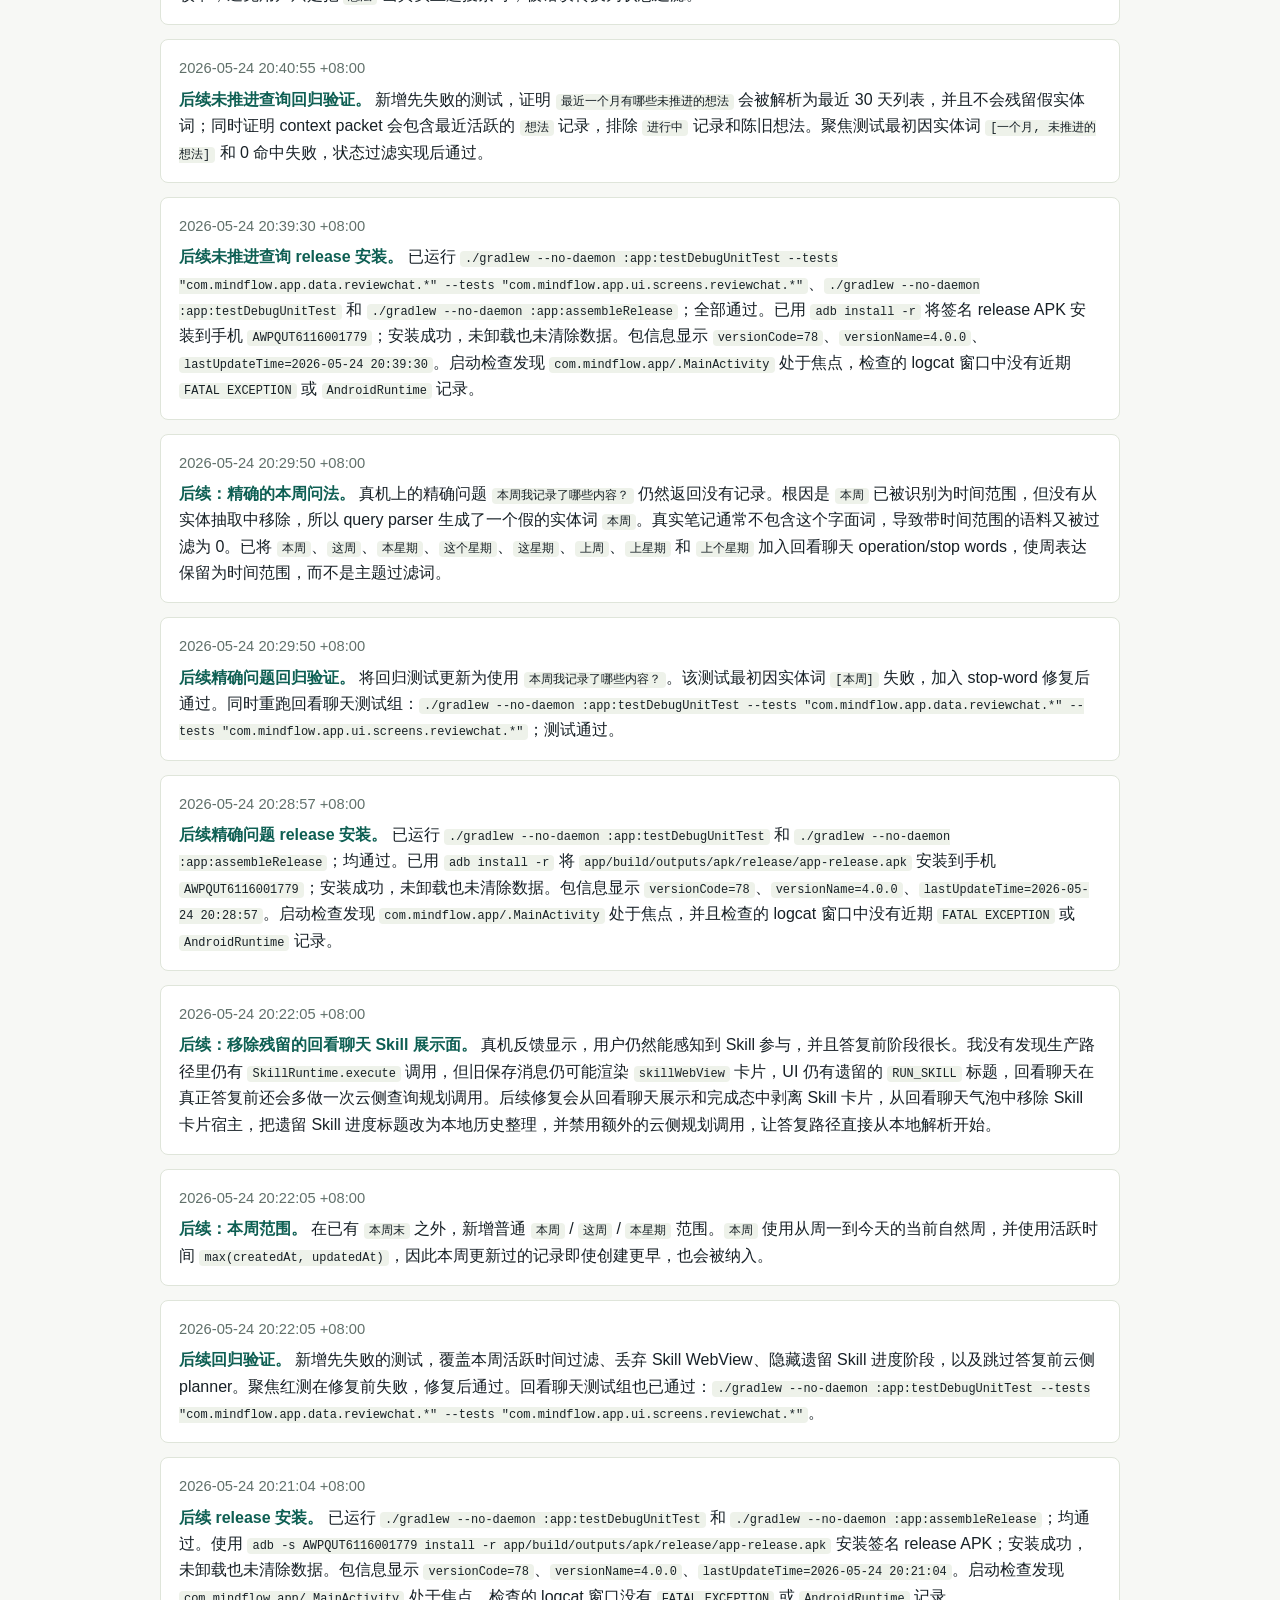
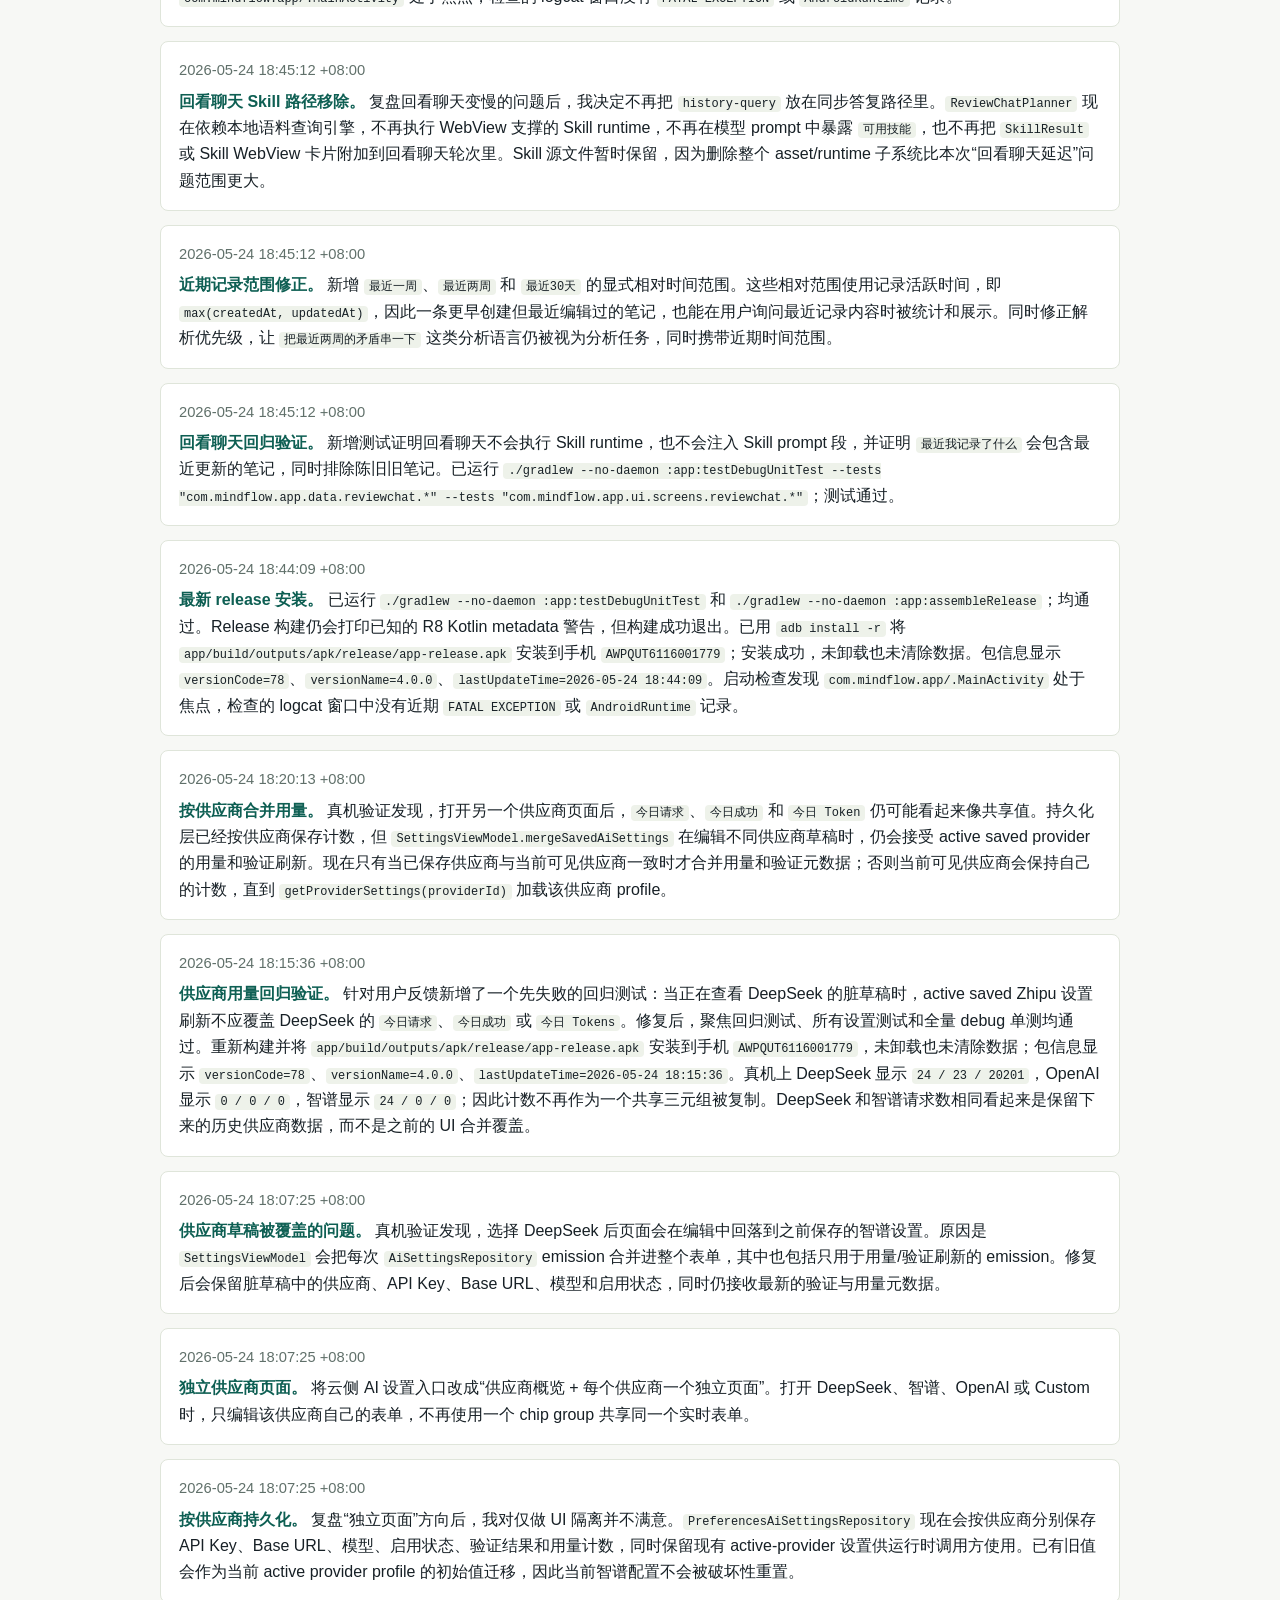
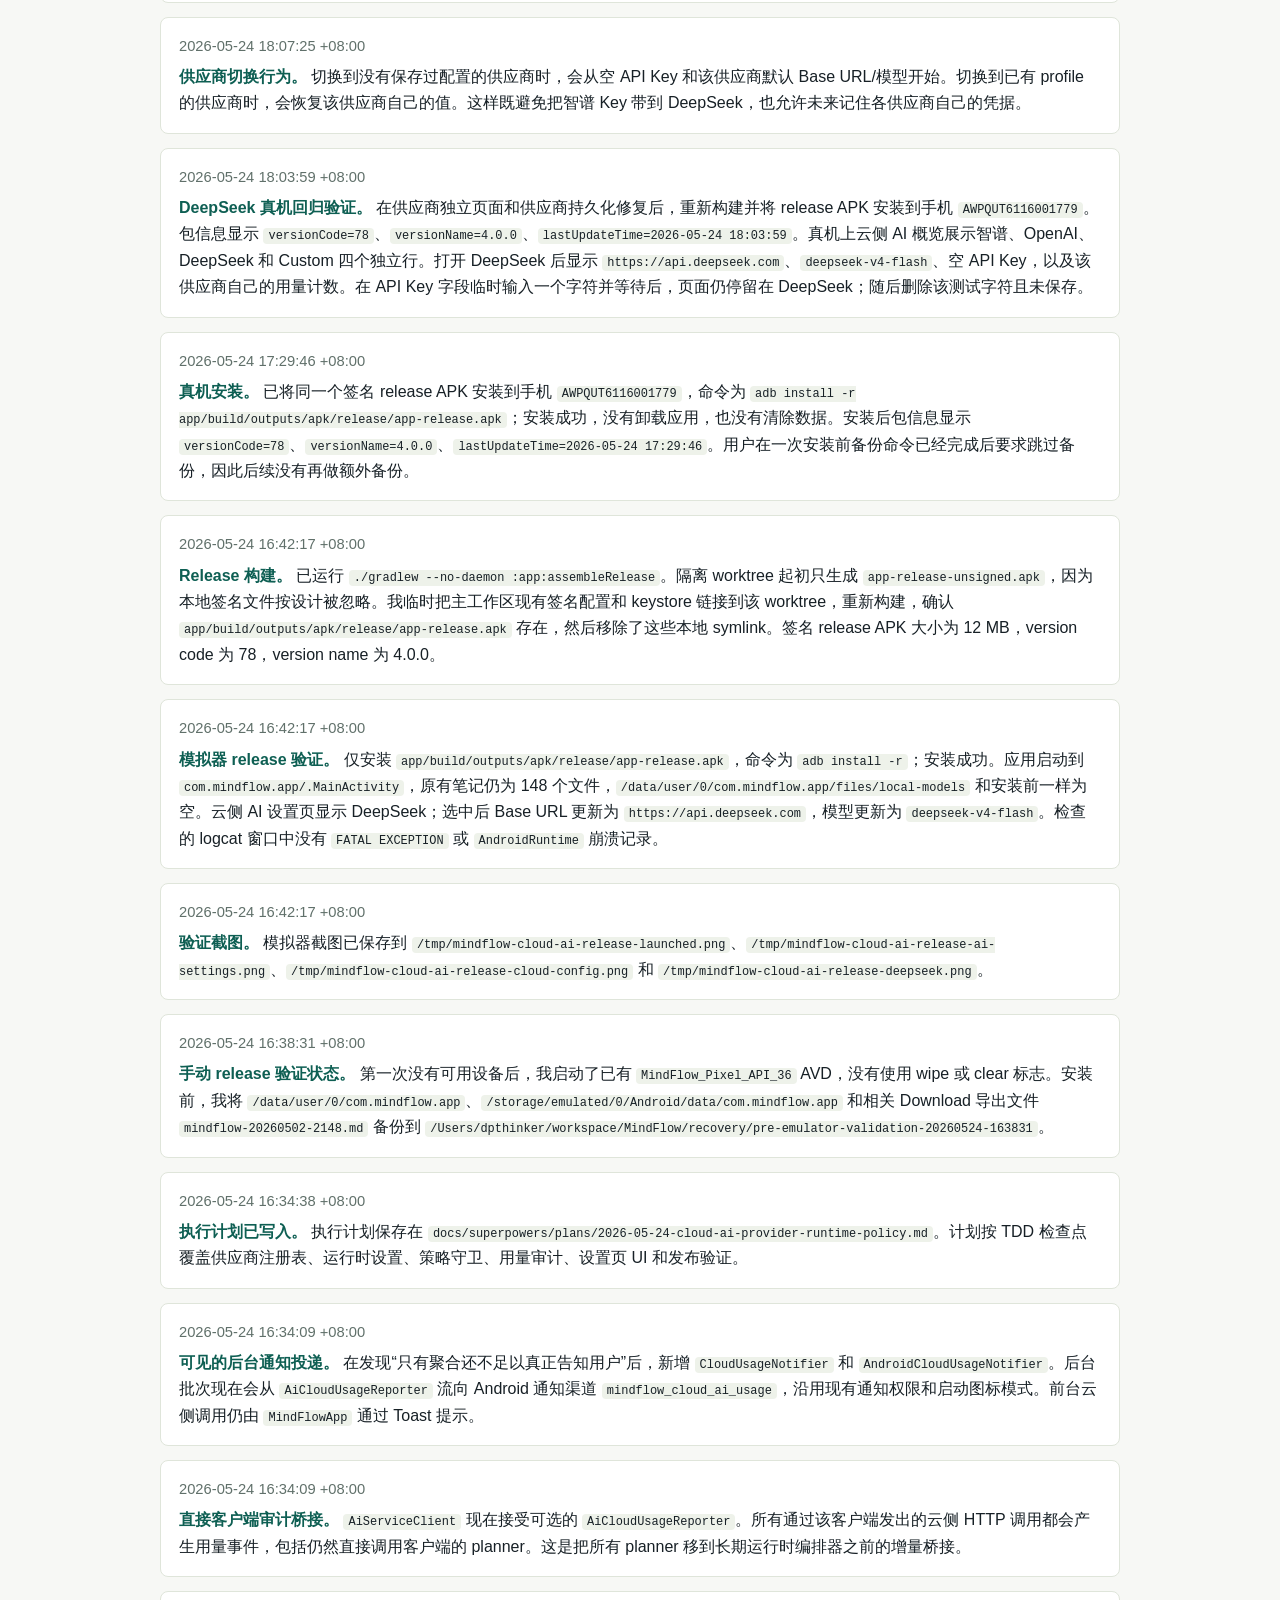
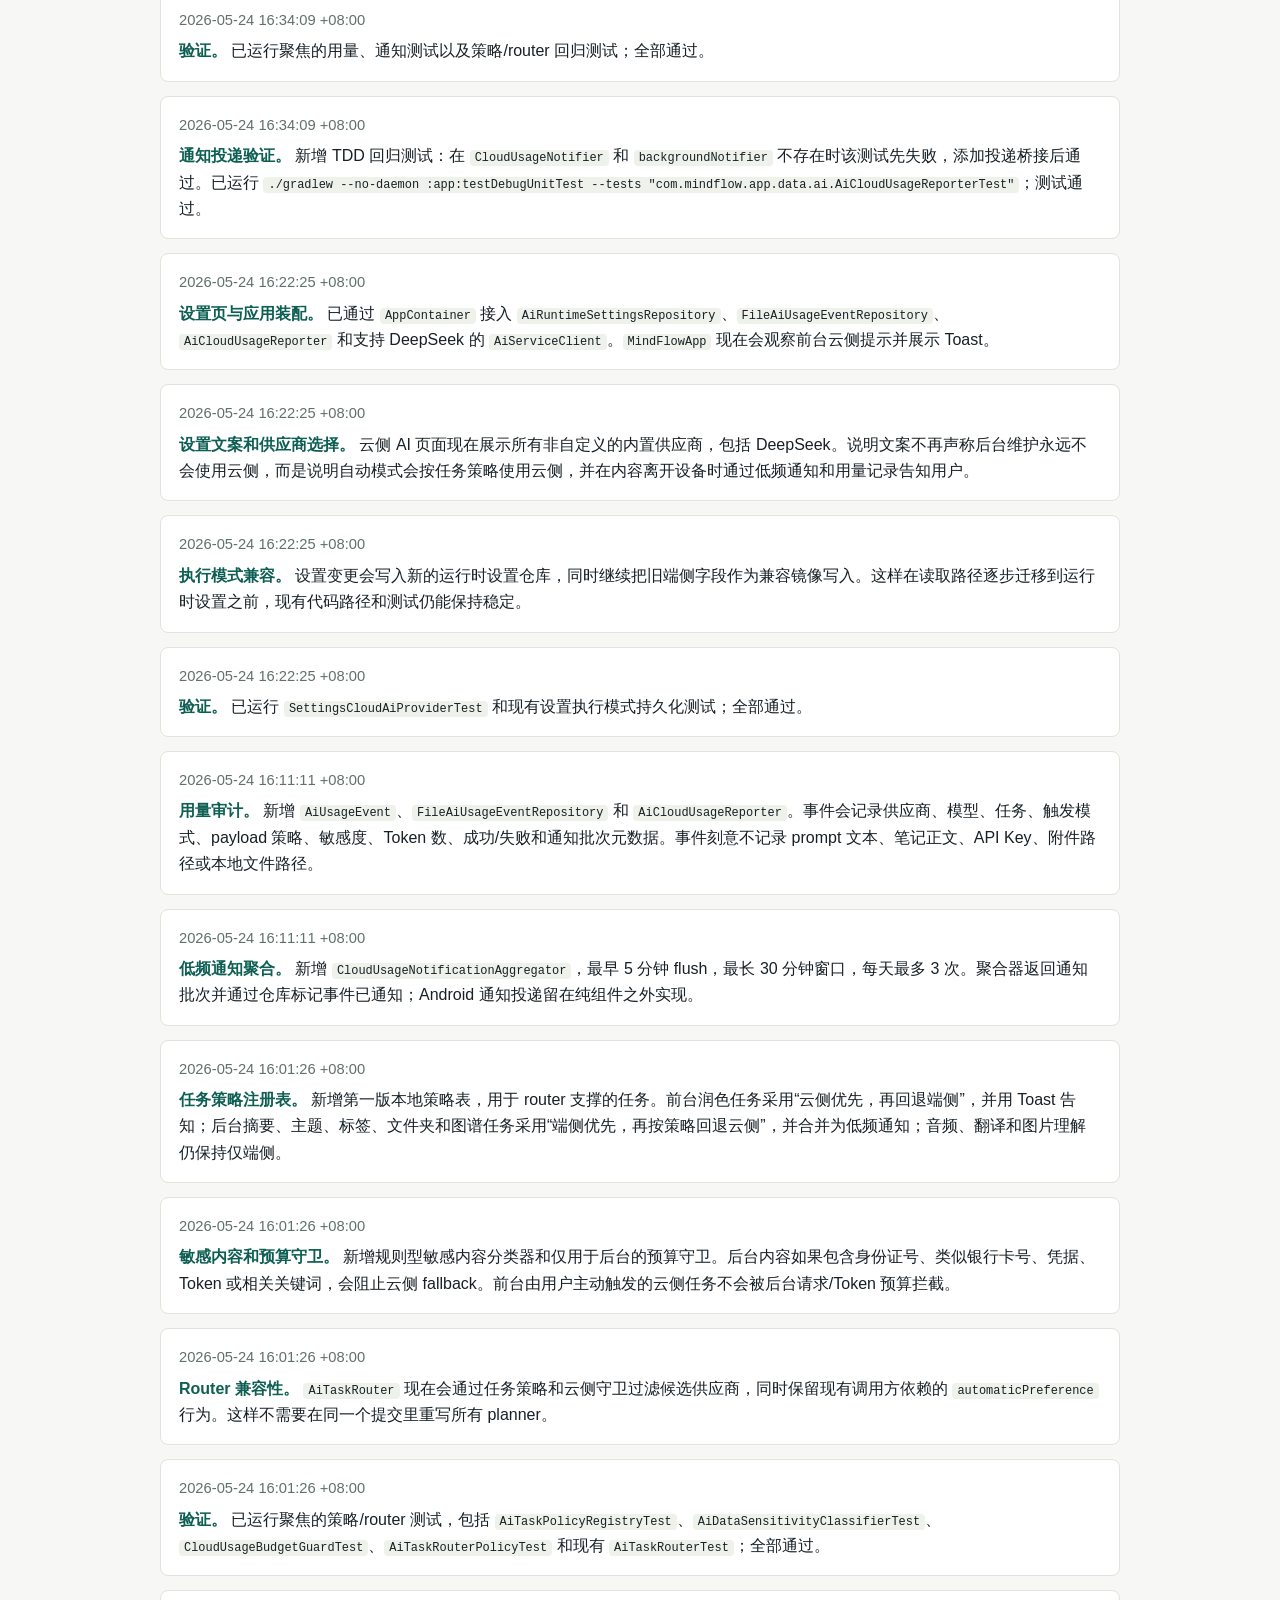
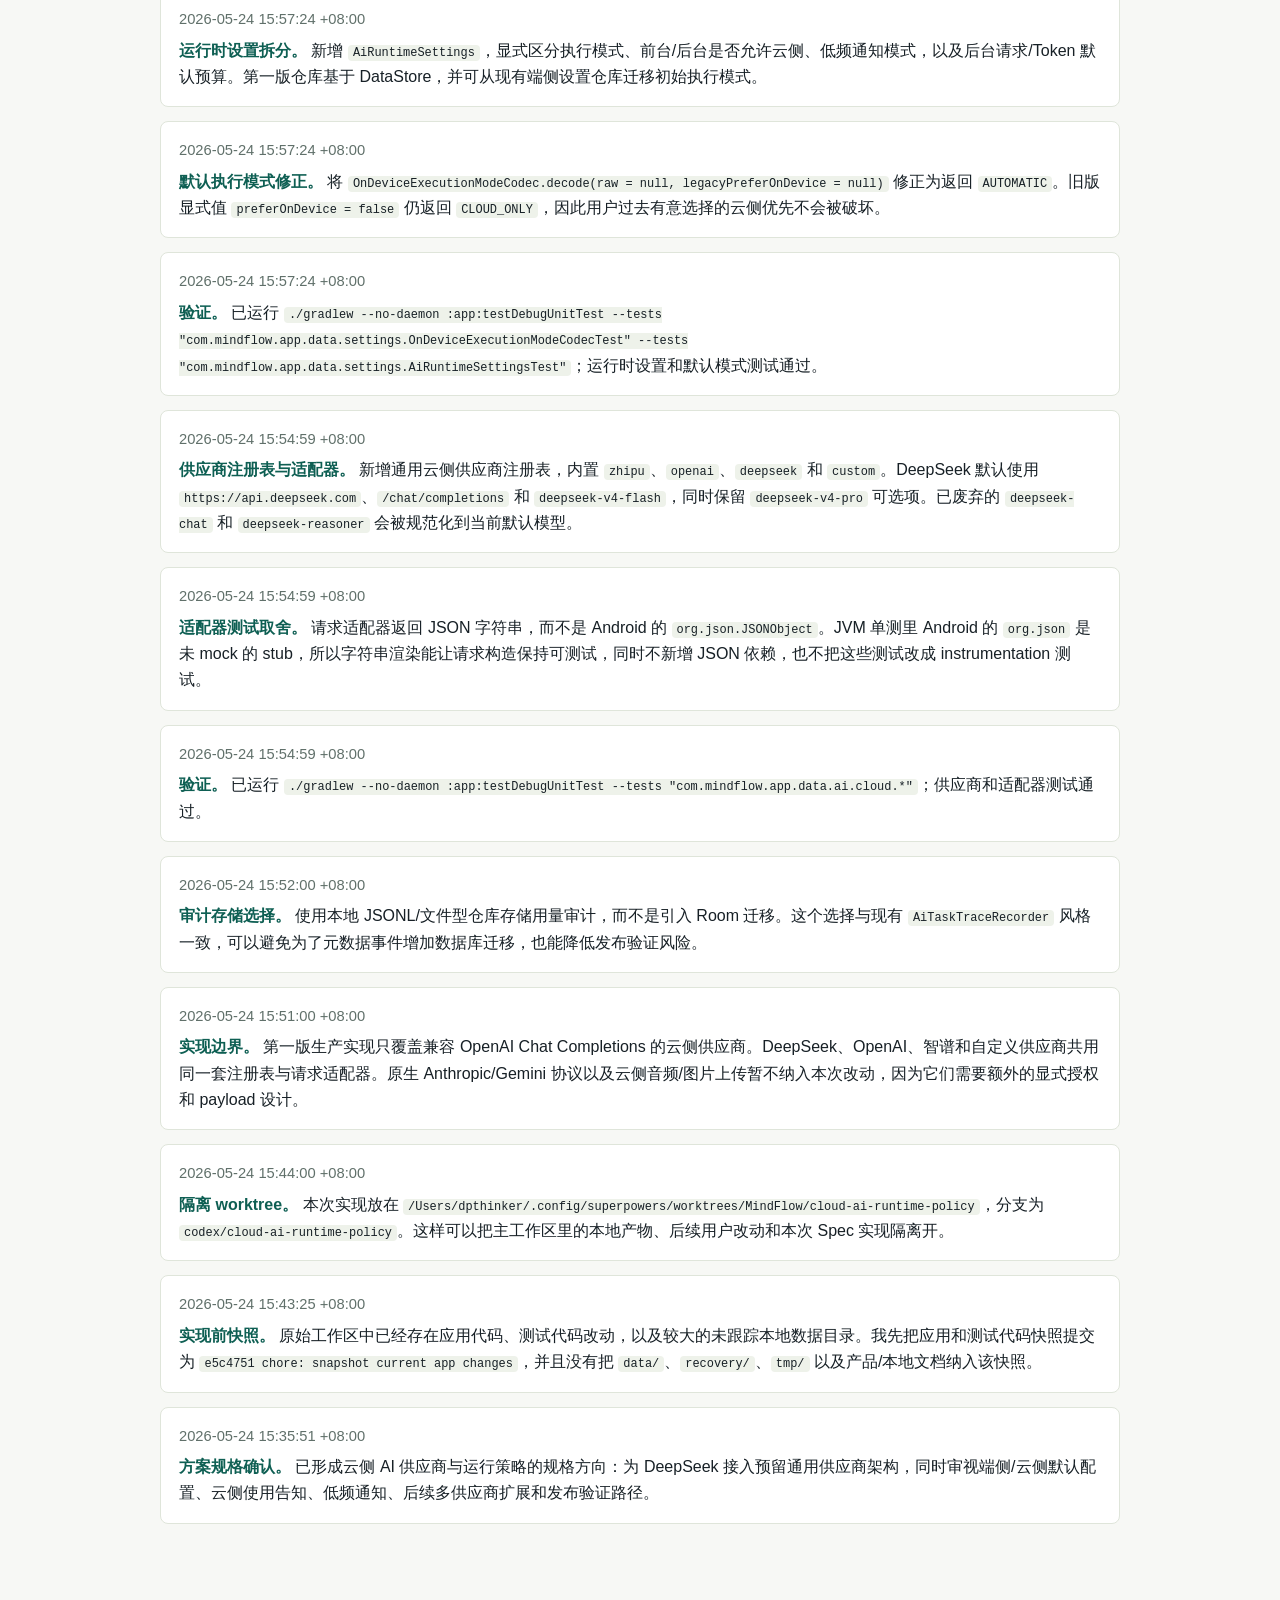
==== commit f77711b8: "refactor: decouple today and review boundaries" ====
--- a/implementation-notes.html
+++ b/implementation-notes.html
@@ -68,6 +68,16 @@
 
     <h2>时间线（从新到旧）</h2>
     <div class="entry">
+      <p class="entry-time"><time datetime="2026-05-25T23:16:11+08:00">2026-05-25 23:16:11 +08:00</time></p>
+      <strong>进一步解耦验证。</strong>
+      当前状态下已重新运行 <code>./gradlew --no-daemon :app:testDebugUnitTest</code>、<code>./gradlew --no-daemon :app:assembleRelease</code> 和 <code>./gradlew --no-daemon :app:compileDebugAndroidTestKotlin</code>，均通过。<code>compileDebugAndroidTestKotlin</code> 最初暴露了一个既有 AndroidTest 漂移：<code>ParsedCaptureScreenTest</code> 没有传入新增的 <code>onPrepareNewVoiceRecording</code> 参数；已按生产函数签名补 no-op 回调。随后使用 release APK 对 <code>emulator-5554</code> 执行 <code>adb install -r</code> 覆盖安装并启动，包信息显示 <code>versionCode=78</code>、<code>versionName=4.0.0</code>、<code>lastUpdateTime=2026-05-25 23:15:52</code>；前台焦点为 <code>com.mindflow.app/.MainActivity</code>，最近 logcat 窗口没有 <code>FATAL EXCEPTION</code> 或 <code>AndroidRuntime</code> 记录。
+    </div>
+    <div class="entry">
+      <p class="entry-time"><time datetime="2026-05-25T23:09:48+08:00">2026-05-25 23:09:48 +08:00</time></p>
+      <strong>今天 / 回看进一步工程解耦。</strong>
+      在用户确认继续解耦后，我把实现计划记录到 <code>docs/superpowers/plans/2026-05-25-today-review-decoupling.md</code>，并按红绿测试推进。导航层新增产品命名常量 <code>TODAY</code>、<code>REVIEW</code> 和 <code>GRAPH</code>，删除内部 <code>FLOW_*</code> 别名，但保留 <code>flow/today</code>、<code>flow/review</code>、<code>flow/graph</code> 这些旧 route 字符串，避免影响历史通知、快捷入口和外部 intent。UI 包边界从旧的 <code>ui.screens.flow</code> 中拆出 <code>ui.screens.today</code> 与 <code>ui.screens.review</code>；图谱本轮暂时留在旧包，原因是 <code>KnowledgeGraphScreen</code> 体量较大，直接搬迁会放大无关 diff。Today 侧新增 <code>TodayReviewPreview</code>，让今天页只消费回看预览模型，不再直接认识回看聊天的保存会话结构。同时把已经只返回 fallback 的旧 <code>FlowKnowledgeCompressionPlanner</code> 改为 <code>TodayKnowledgeCompressionPlanner</code>，并移除它对云端、端侧模型和 AI 设置的无效依赖。
+    </div>
+    <div class="entry">
       <p class="entry-time"><time datetime="2026-05-25T00:15:27+08:00">2026-05-25 00:15:27 +08:00</time></p>
       <strong>最终自检与模拟器复验。</strong>
       在删除 <code>TodayScreen</code> 从旧共享文件继承来的无用 import 后，重新运行 <code>./gradlew --no-daemon :app:testDebugUnitTest</code> 与 <code>./gradlew --no-daemon :app:assembleRelease</code>，均通过；release 构建仍只有既有 R8 Kotlin metadata 警告。已重新安装最新 <code>app/build/outputs/apk/release/app-release.apk</code> 到 <code>emulator-5554</code>，包信息显示 <code>lastUpdateTime=2026-05-25 00:15:27</code>，前台焦点为 <code>com.mindflow.app/.MainActivity</code>。重新点击 <code>今天</code> 和 <code>回看</code> 后，回看页面正常显示 <code>近期回看</code> 与 <code>推荐问题</code>，检查窗口中没有近期崩溃日志。
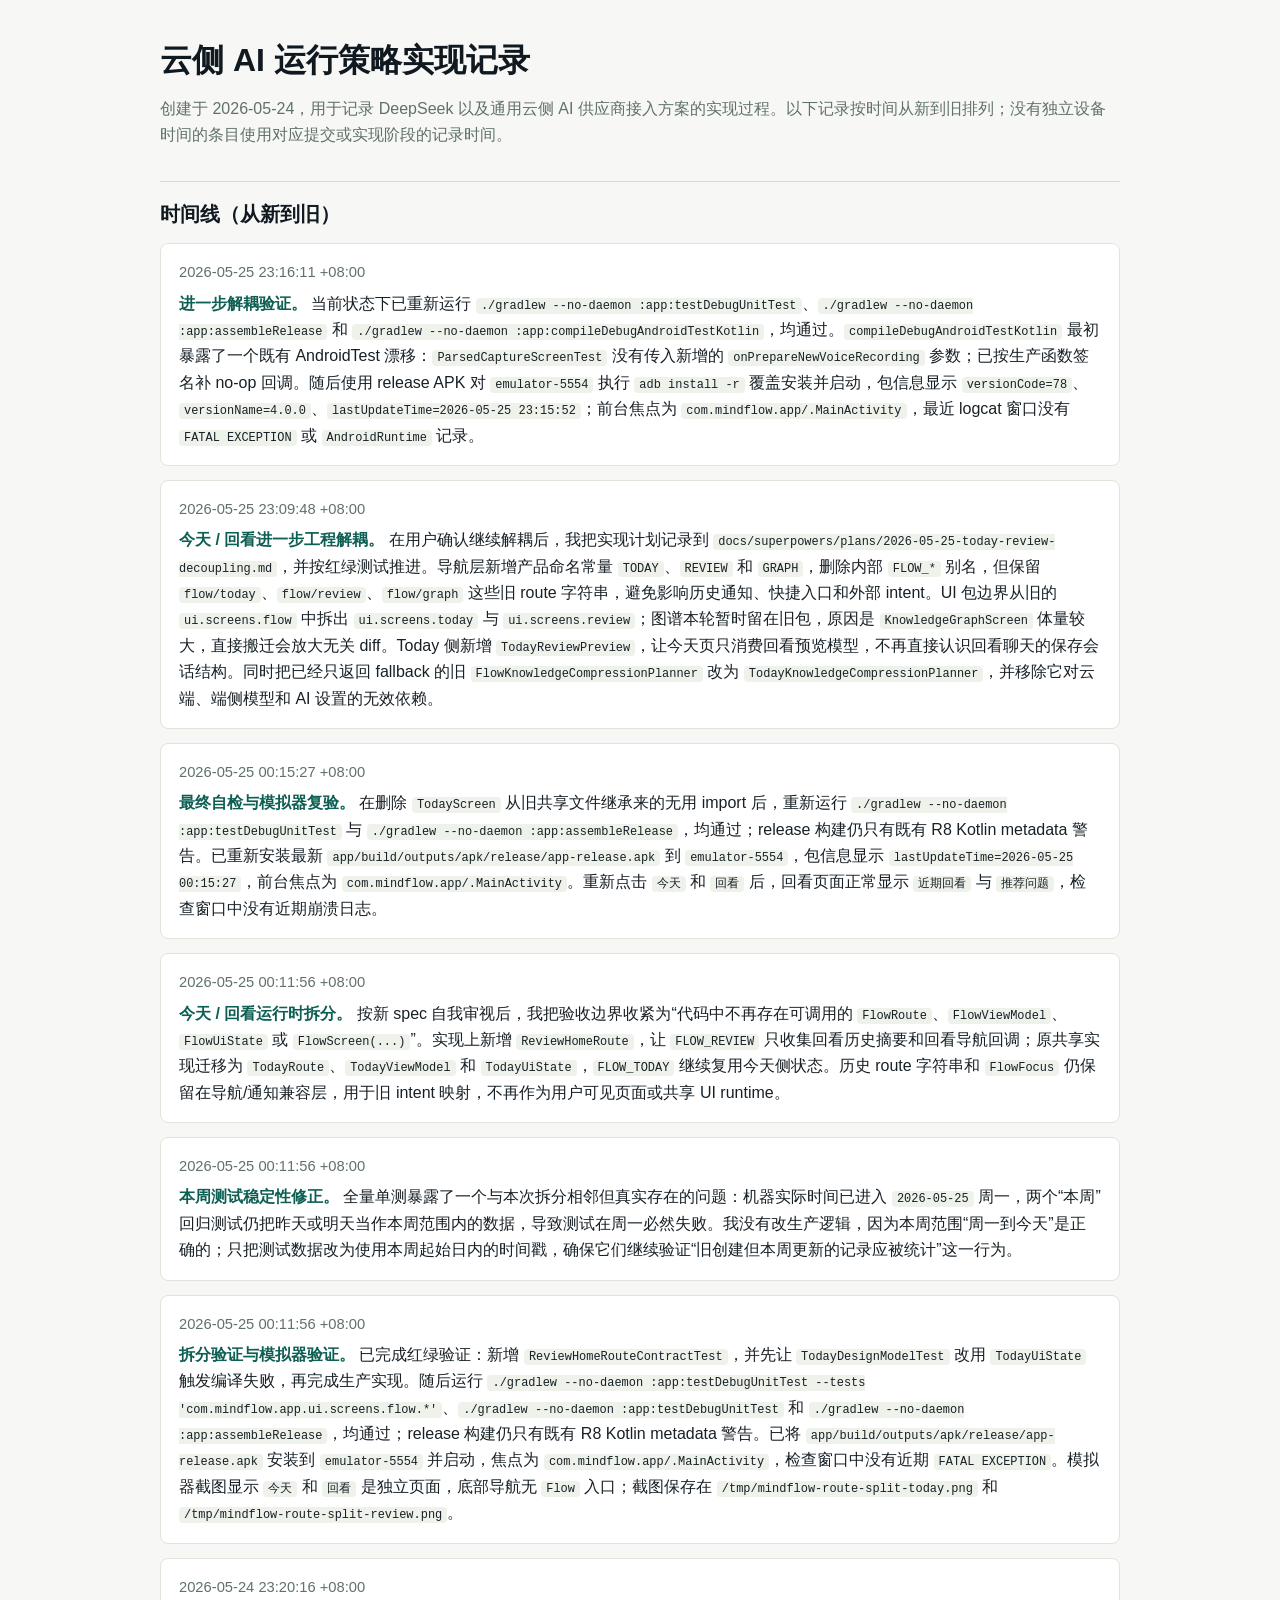
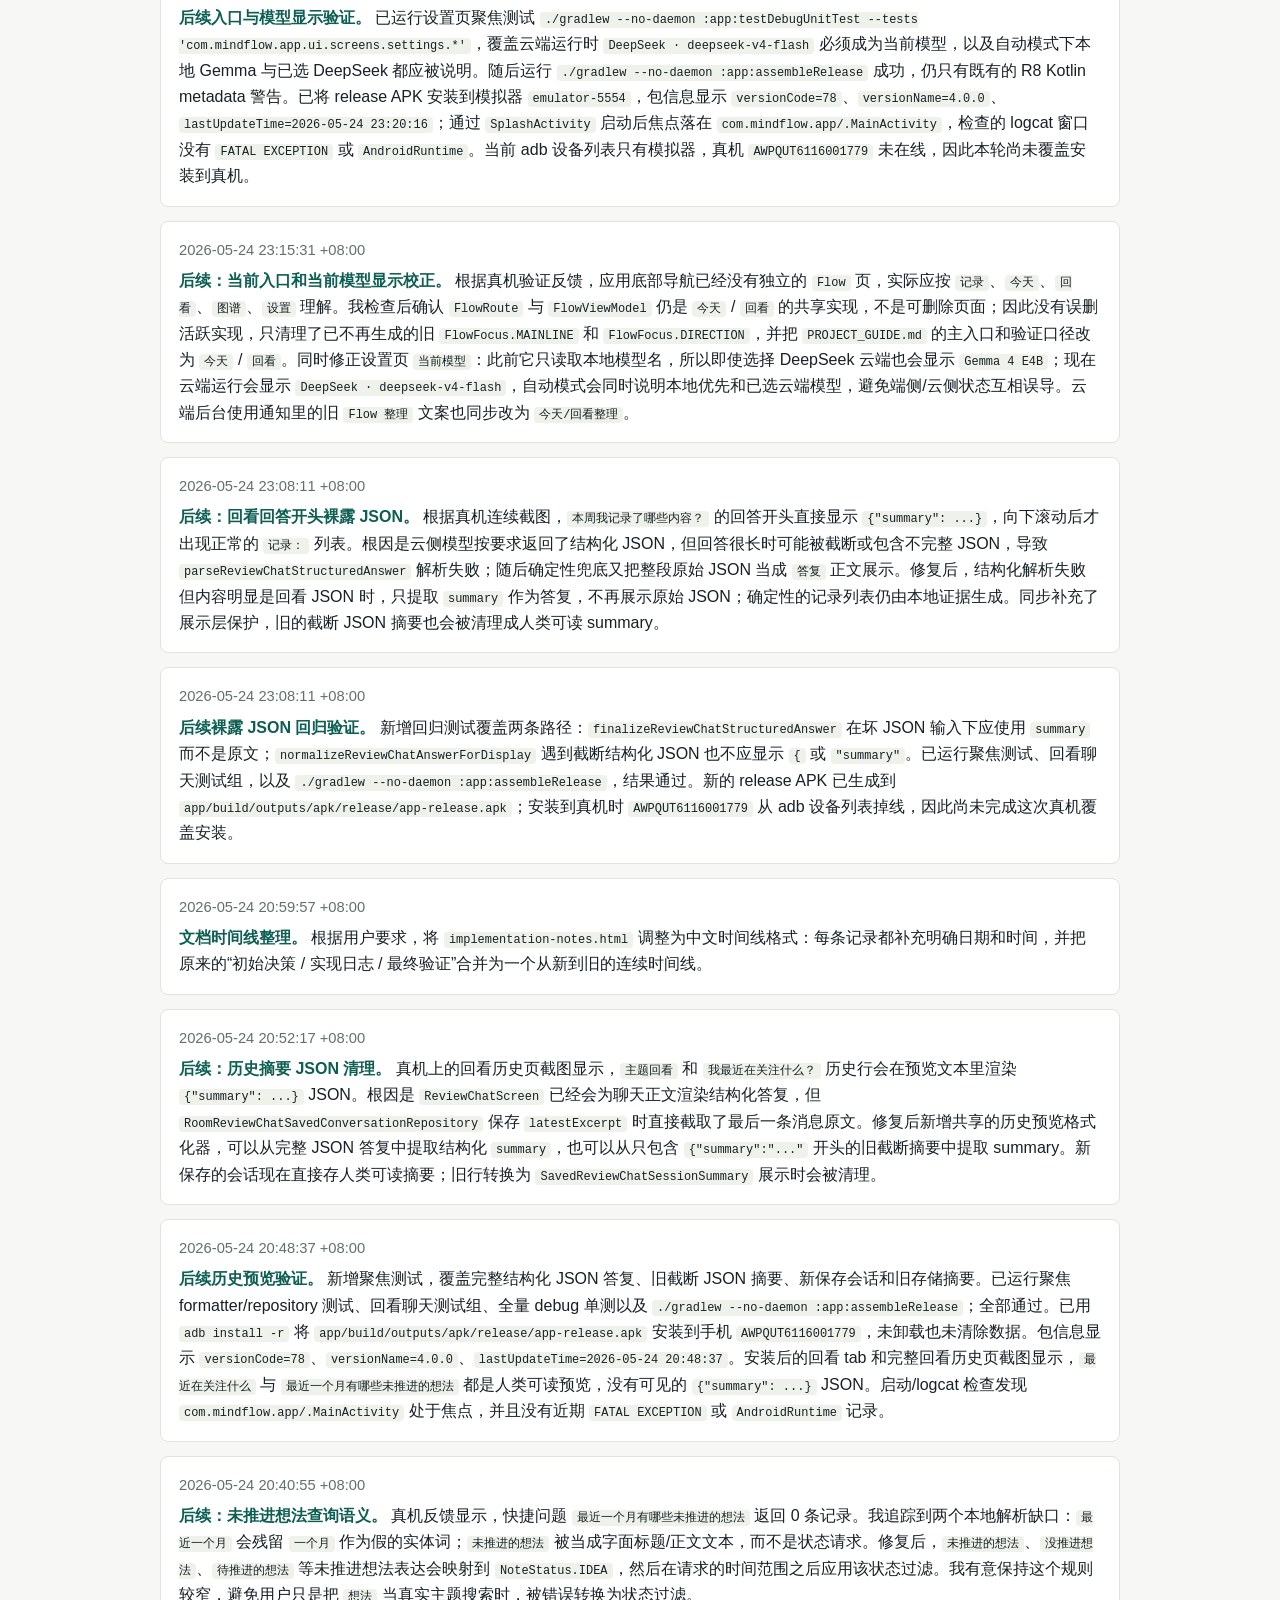
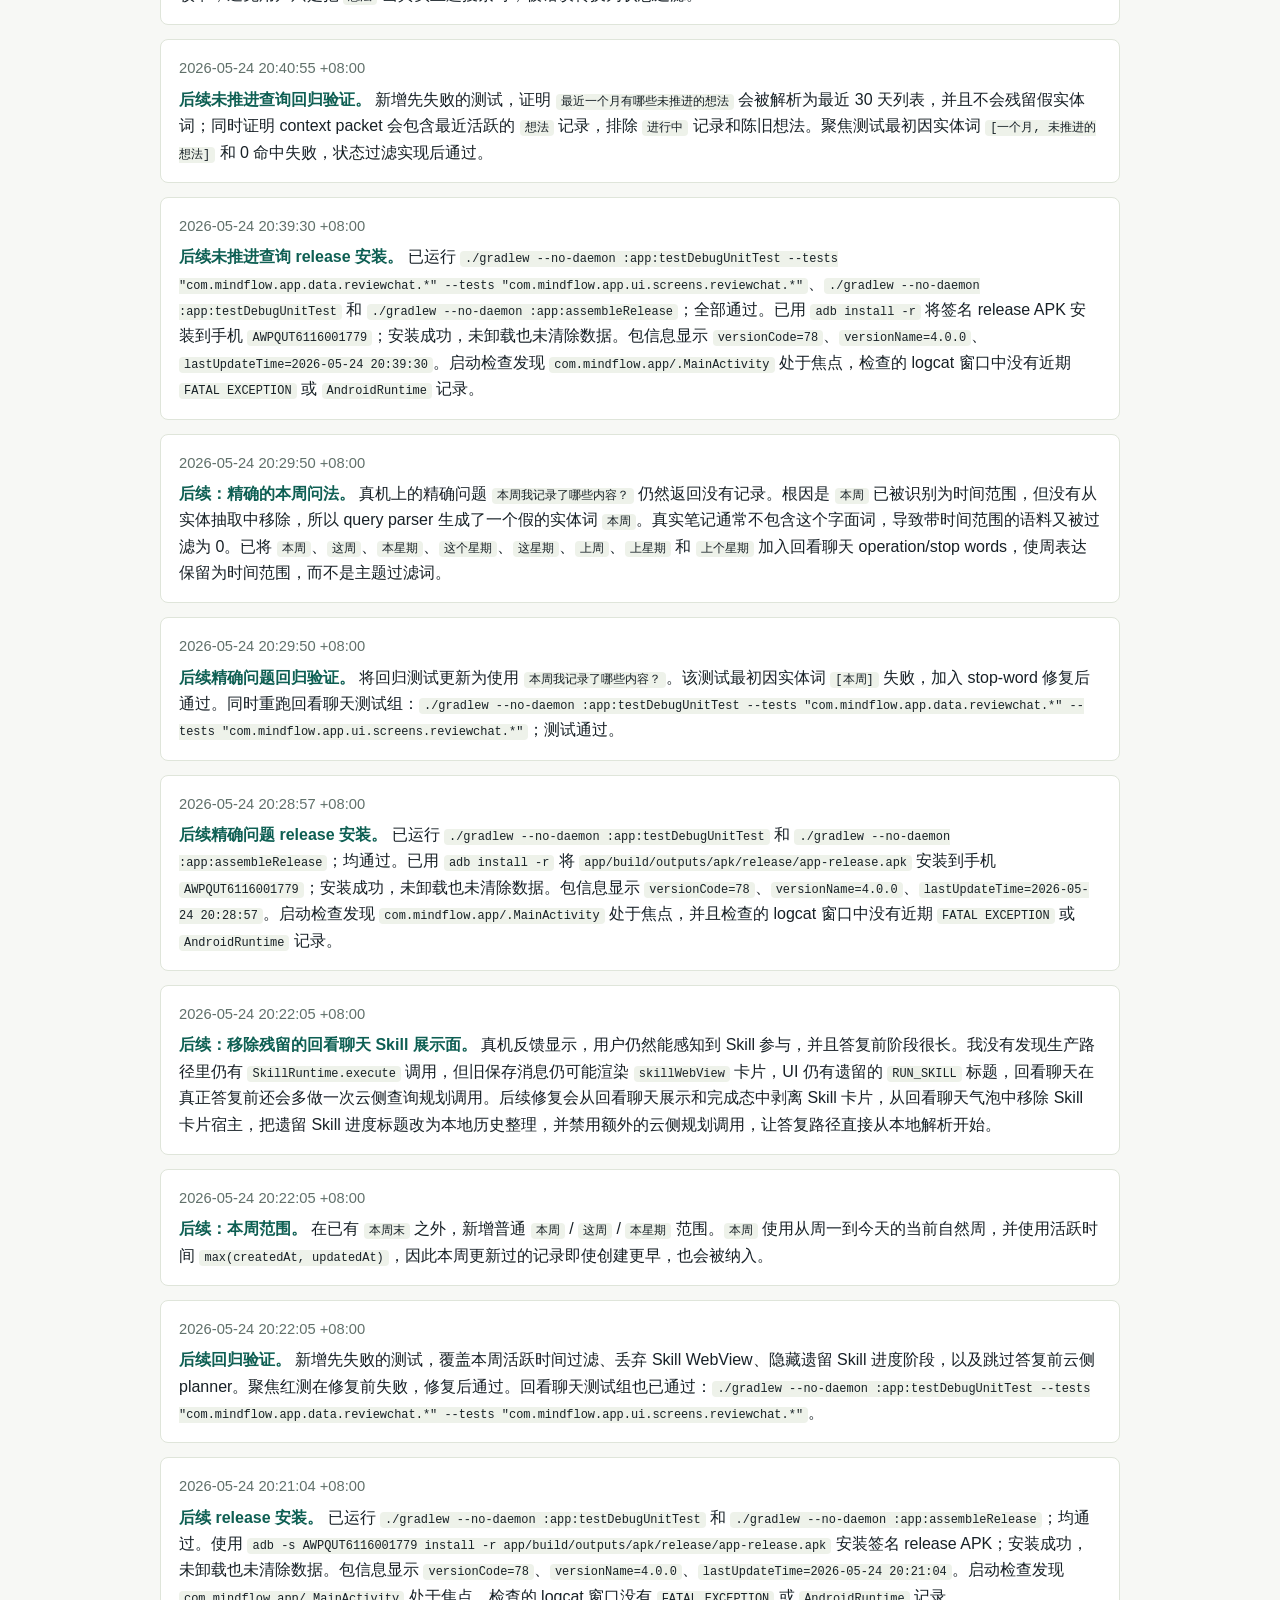
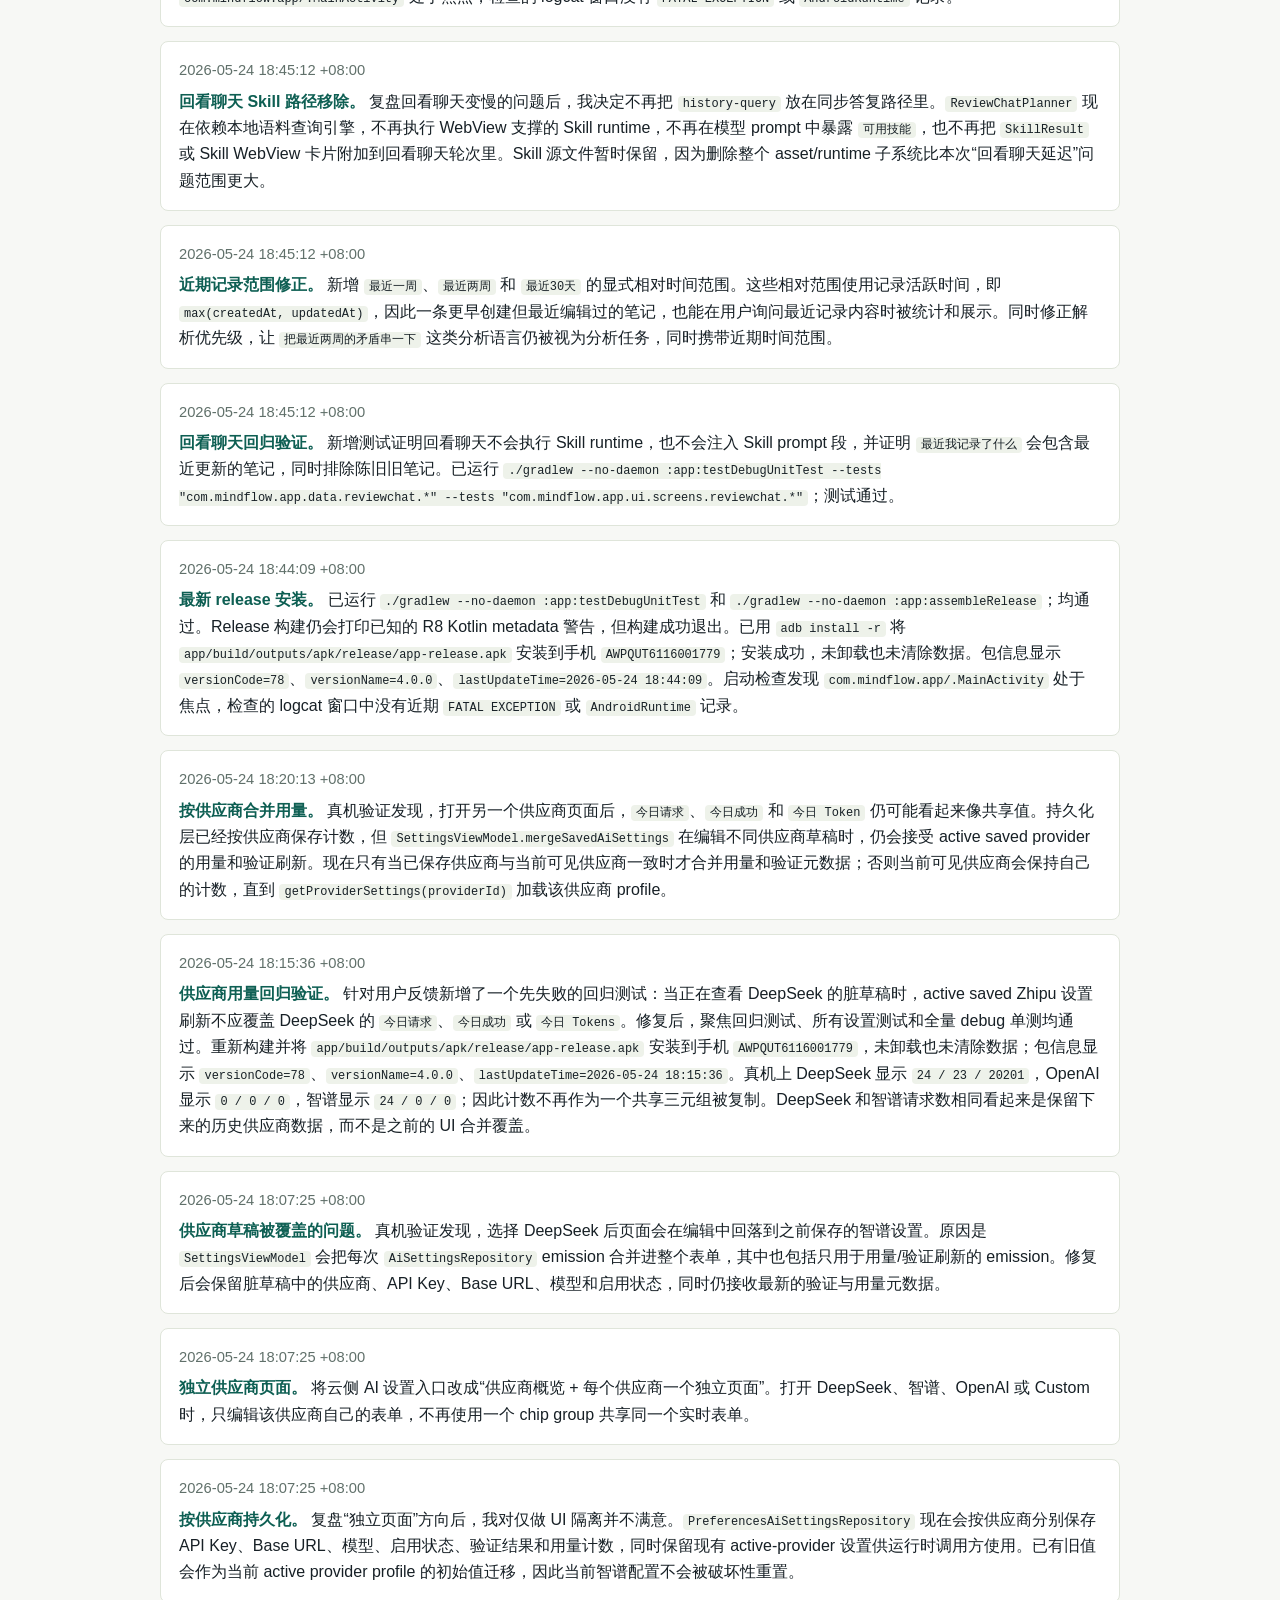
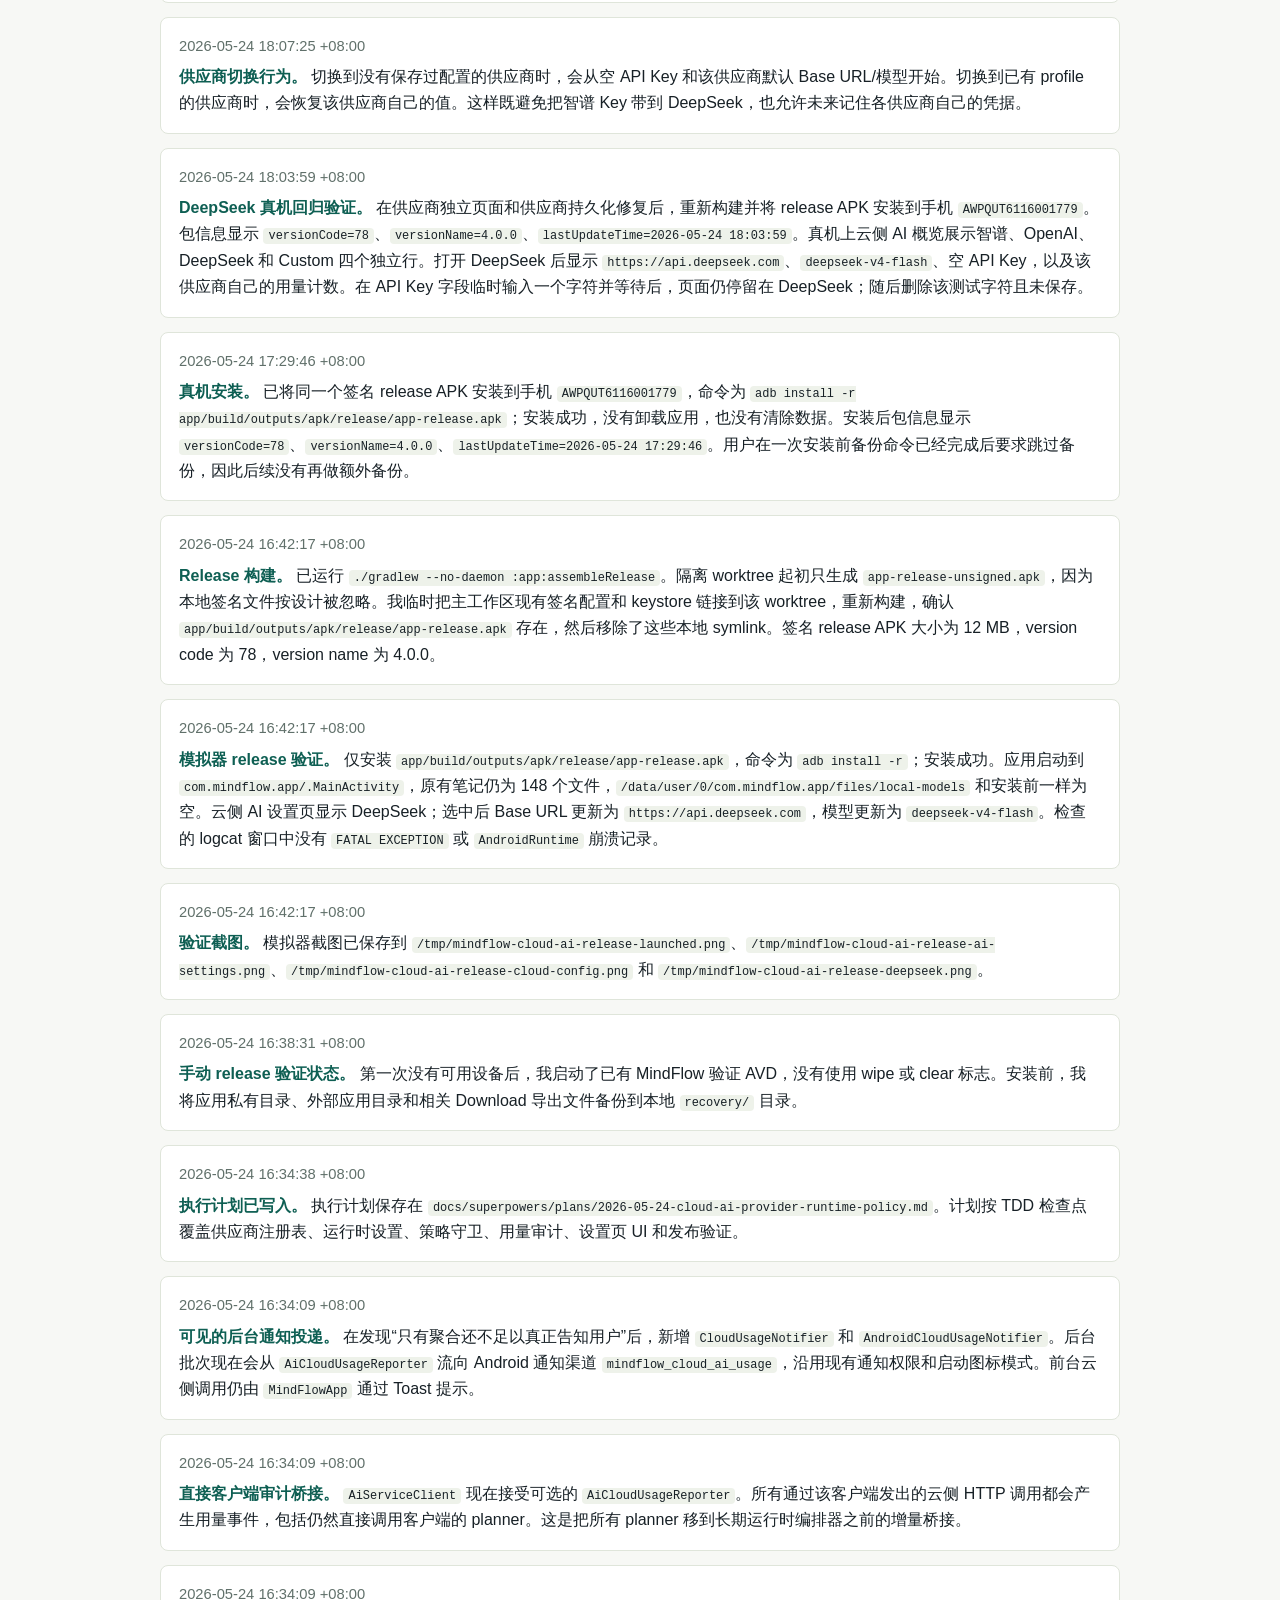
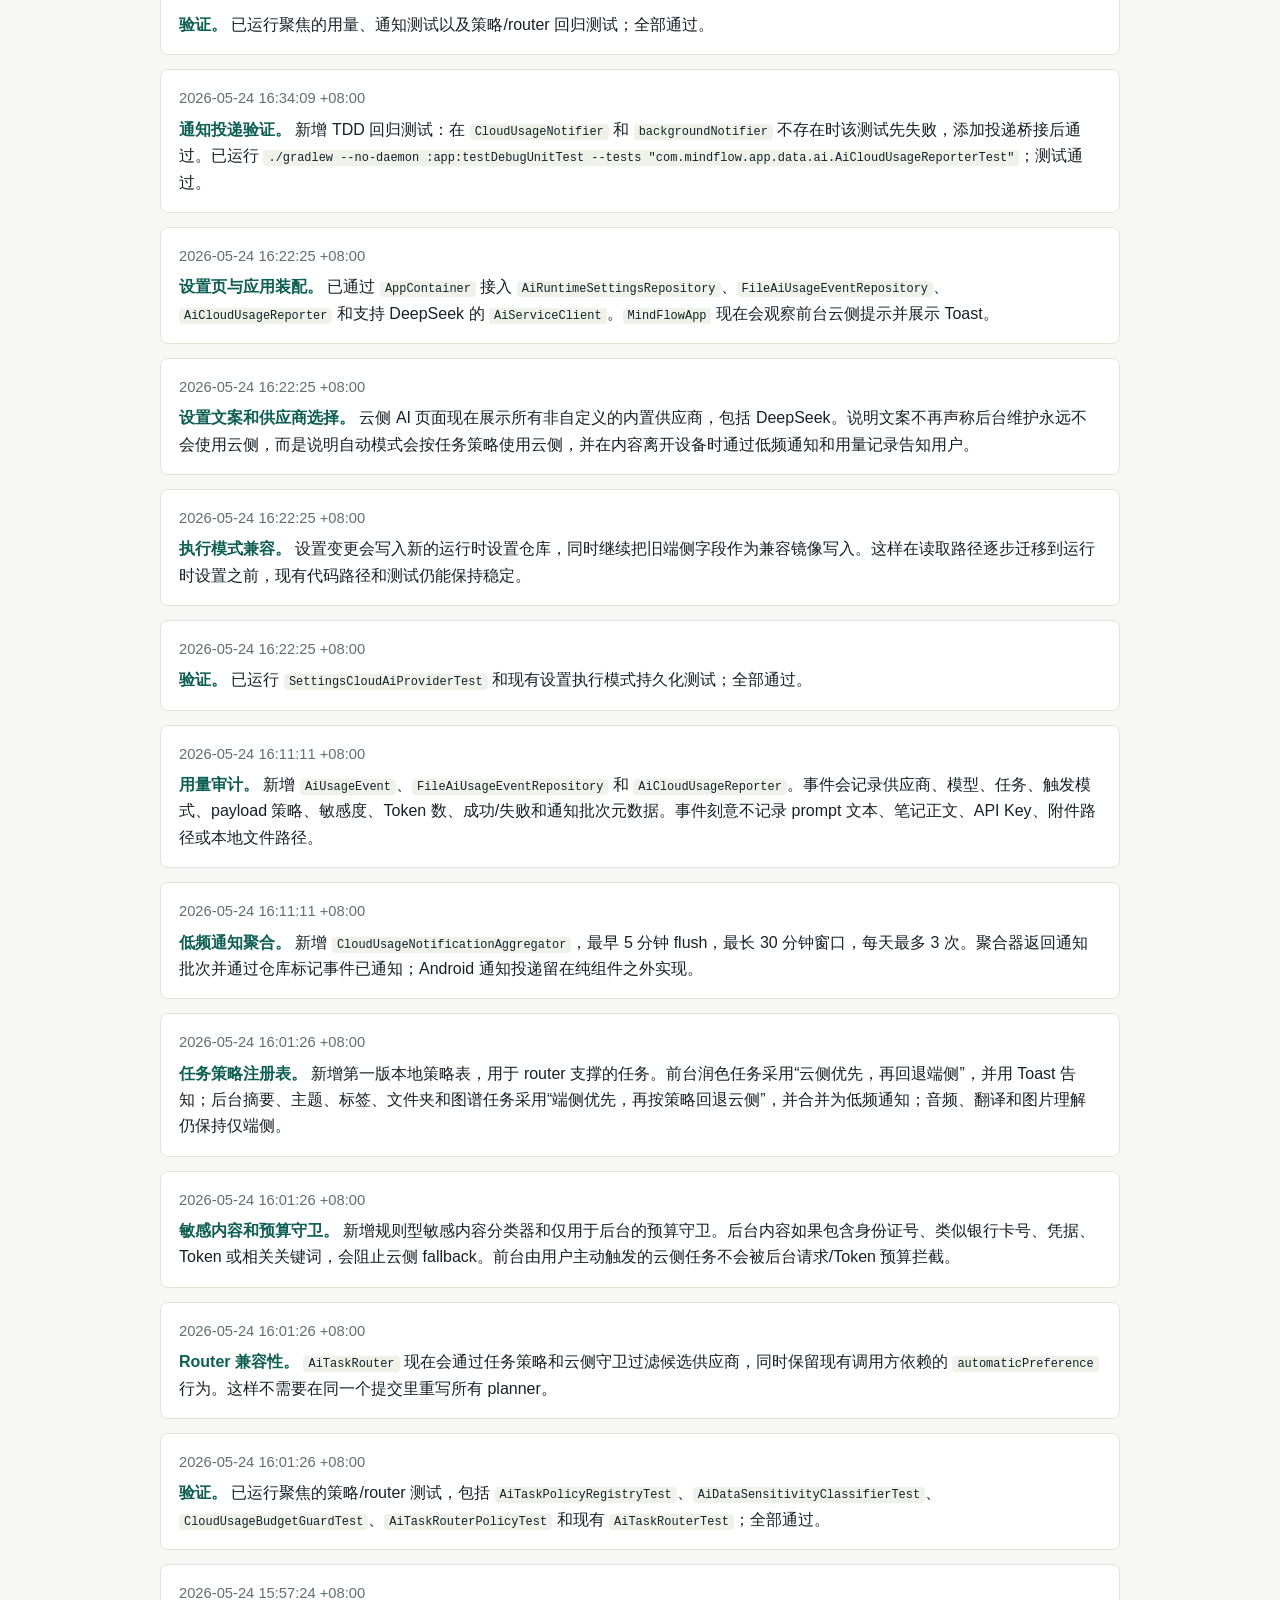
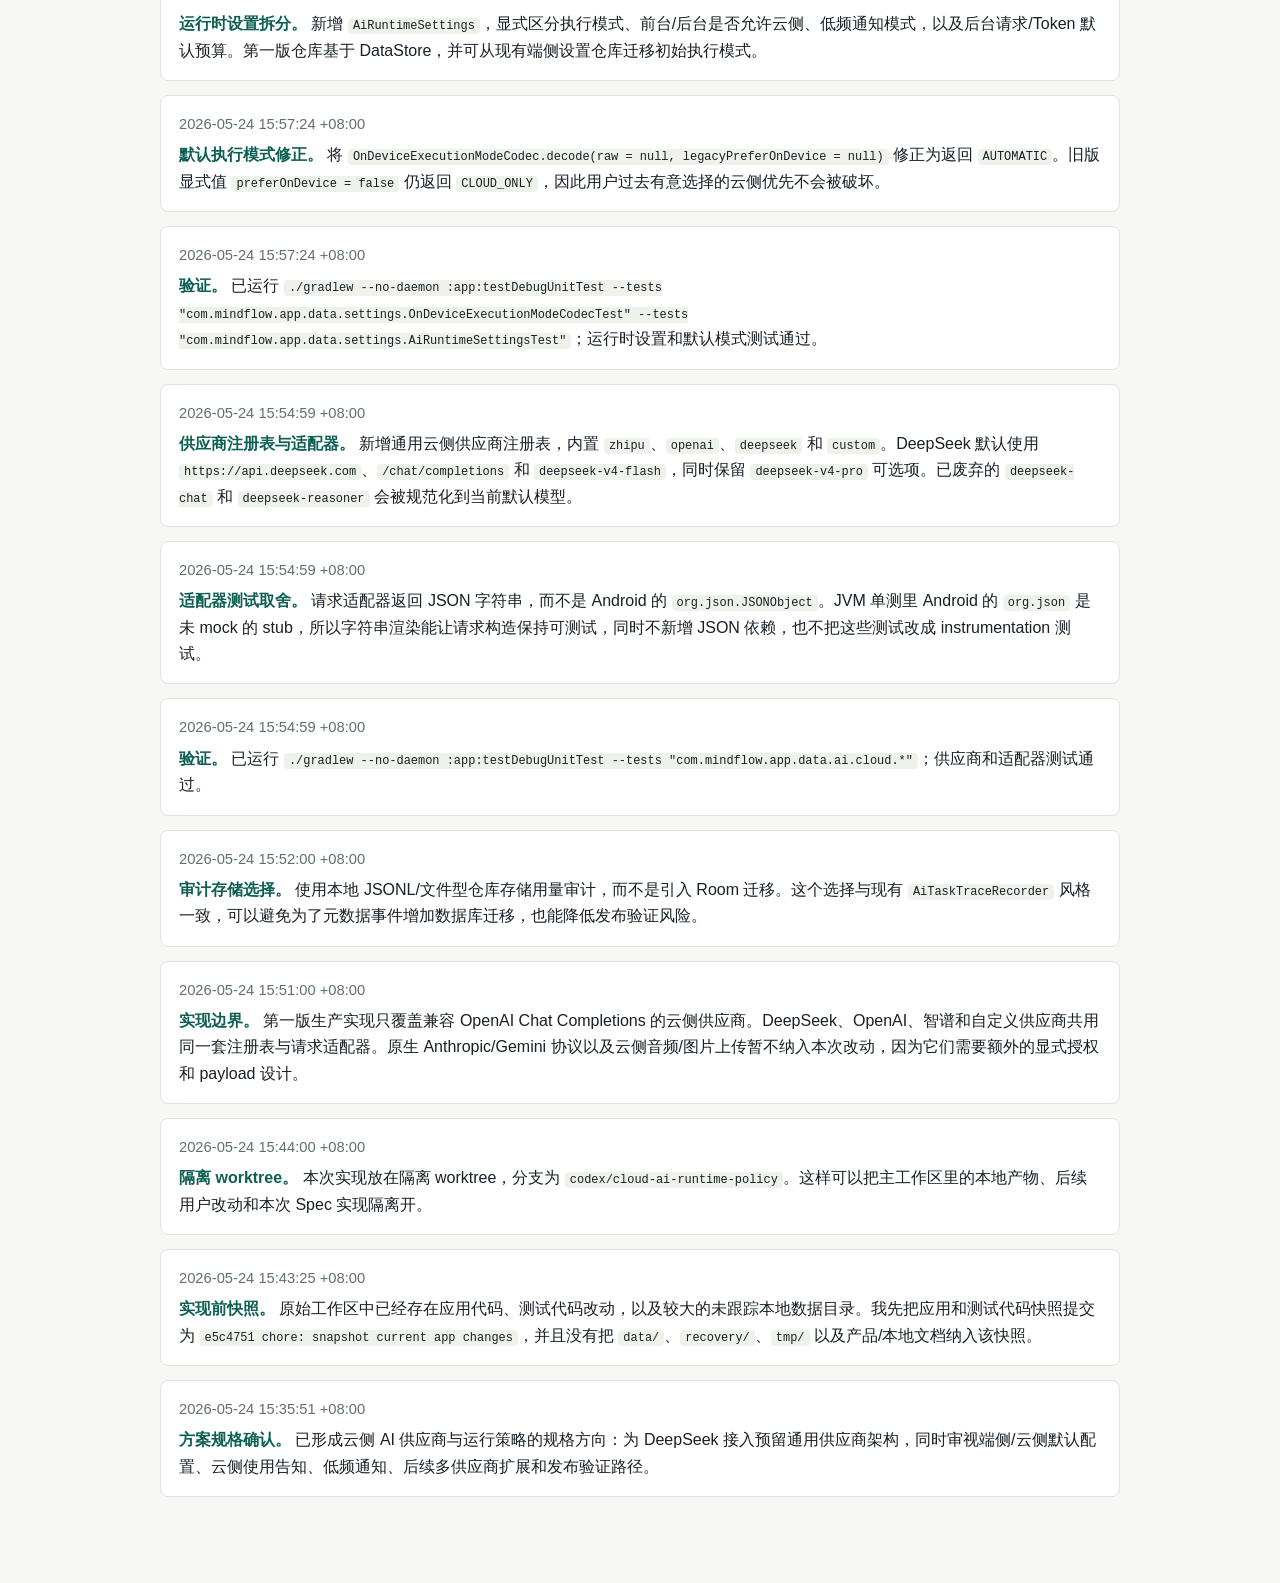
==== commit 543171df: "chore: clean open source privacy artifacts" ====
--- a/implementation-notes.html
+++ b/implementation-notes.html
@@ -260,7 +260,7 @@
     <div class="entry">
       <p class="entry-time"><time datetime="2026-05-24T16:38:31+08:00">2026-05-24 16:38:31 +08:00</time></p>
       <strong>手动 release 验证状态。</strong>
-      第一次没有可用设备后，我启动了已有 <code>MindFlow_Pixel_API_36</code> AVD，没有使用 wipe 或 clear 标志。安装前，我将 <code>/data/user/0/com.mindflow.app</code>、<code>/storage/emulated/0/Android/data/com.mindflow.app</code> 和相关 Download 导出文件 <code>mindflow-20260502-2148.md</code> 备份到 <code>/Users/dpthinker/workspace/MindFlow/recovery/pre-emulator-validation-20260524-163831</code>。
+      第一次没有可用设备后，我启动了已有 MindFlow 验证 AVD，没有使用 wipe 或 clear 标志。安装前，我将应用私有目录、外部应用目录和相关 Download 导出文件备份到本地 <code>recovery/</code> 目录。
     </div>
     <div class="entry">
       <p class="entry-time"><time datetime="2026-05-24T16:34:38+08:00">2026-05-24 16:34:38 +08:00</time></p>
@@ -380,7 +380,7 @@
     <div class="entry">
       <p class="entry-time"><time datetime="2026-05-24T15:44:00+08:00">2026-05-24 15:44:00 +08:00</time></p>
       <strong>隔离 worktree。</strong>
-      本次实现放在 <code>/Users/dpthinker/.config/superpowers/worktrees/MindFlow/cloud-ai-runtime-policy</code>，分支为 <code>codex/cloud-ai-runtime-policy</code>。这样可以把主工作区里的本地产物、后续用户改动和本次 Spec 实现隔离开。
+      本次实现放在隔离 worktree，分支为 <code>codex/cloud-ai-runtime-policy</code>。这样可以把主工作区里的本地产物、后续用户改动和本次 Spec 实现隔离开。
     </div>
     <div class="entry">
       <p class="entry-time"><time datetime="2026-05-24T15:43:25+08:00">2026-05-24 15:43:25 +08:00</time></p>
